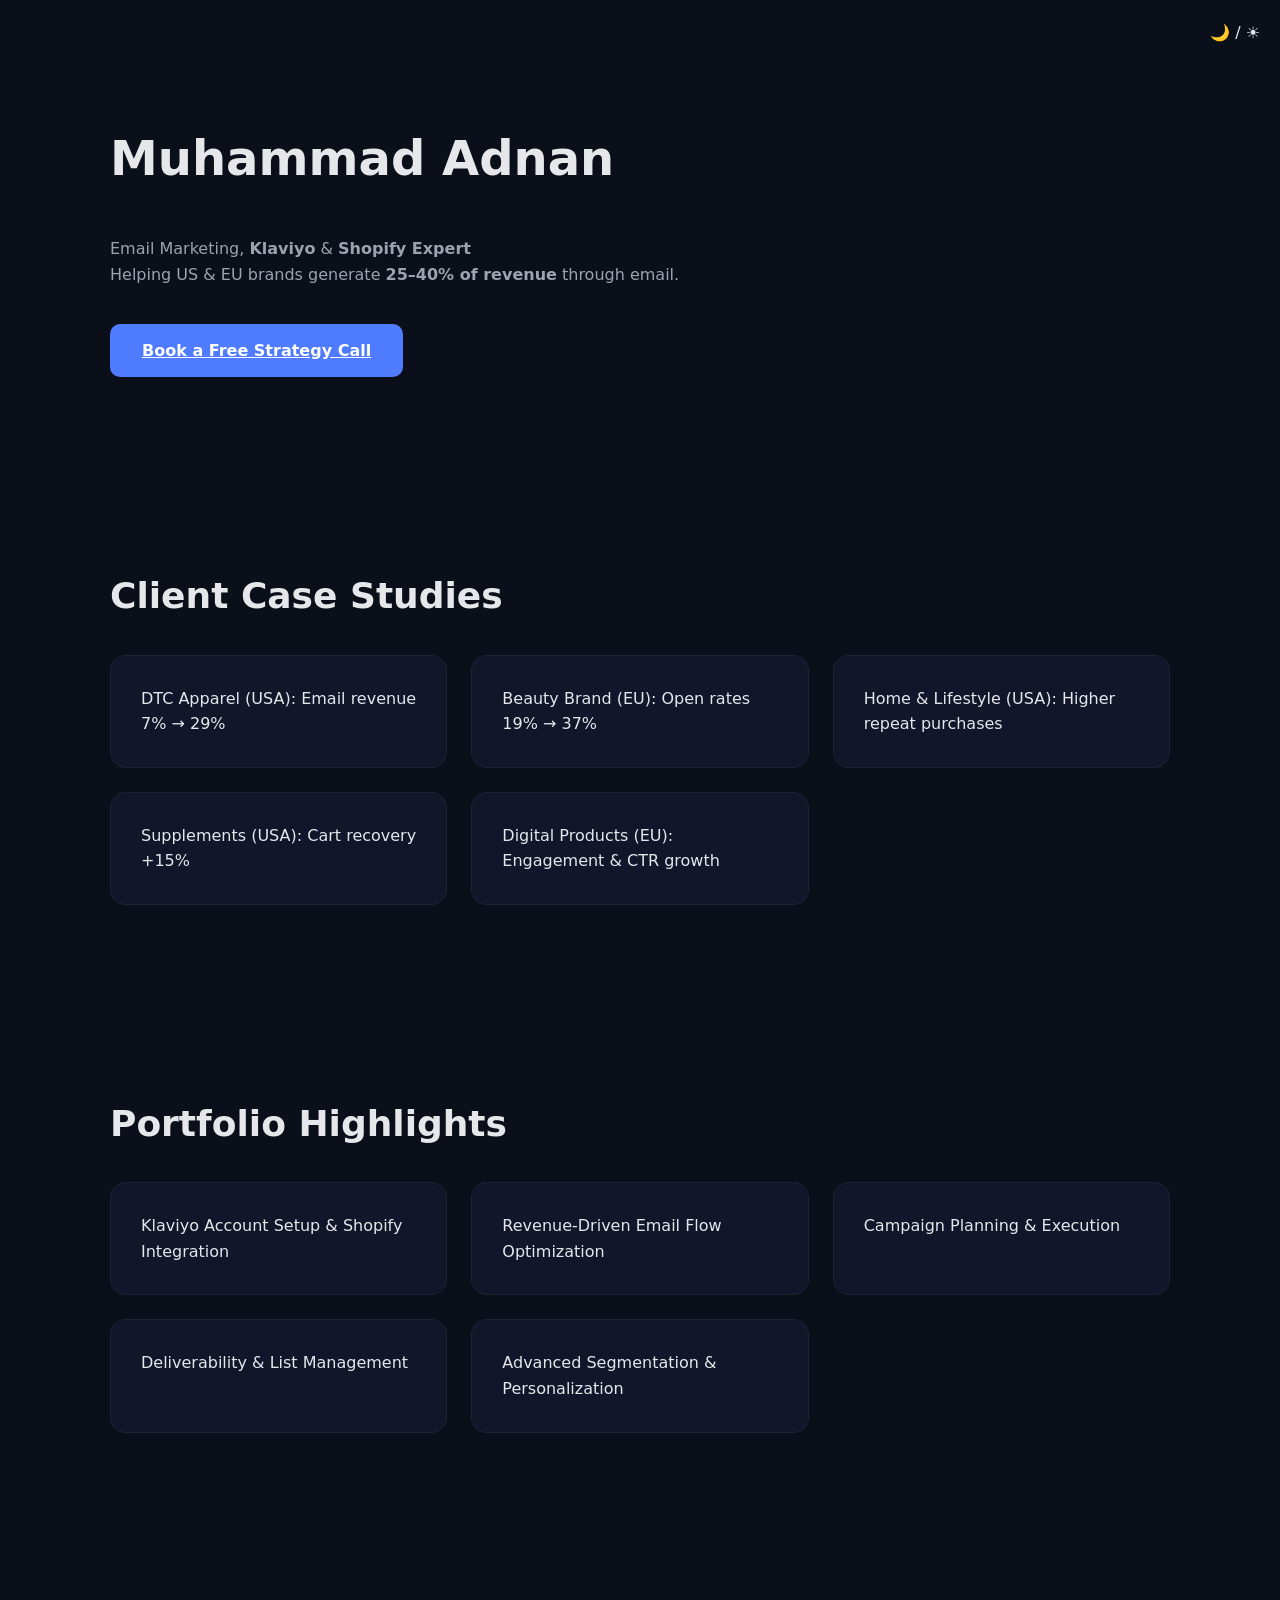
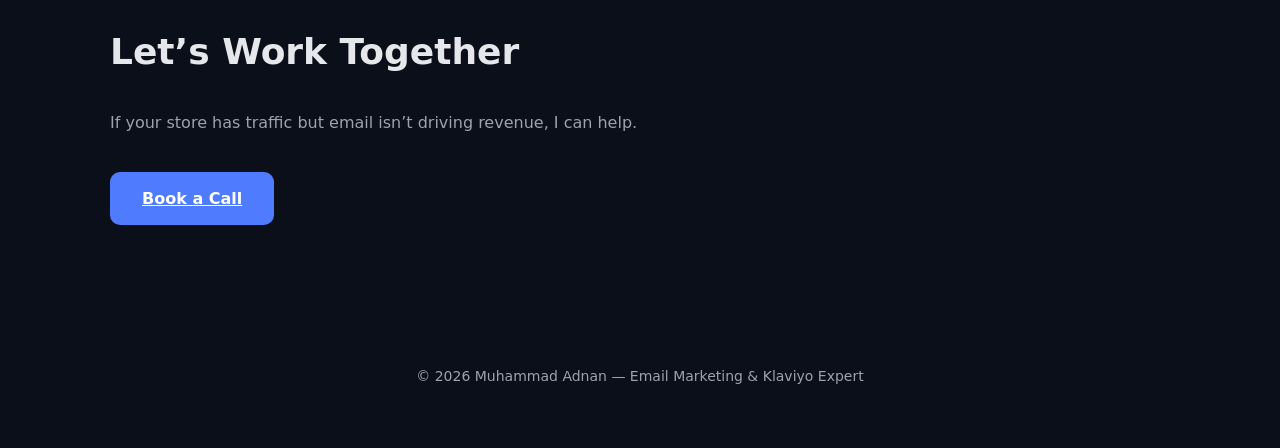
==== index.html @ 6d9424ae "Update and rename index.html.html to index.html" ====
<!DOCTYPE html>
<html lang="en">
<head>
<meta charset="UTF-8">
<meta name="viewport" content="width=device-width, initial-scale=1.0">

<title>Muhammad Adnan | Email Marketing & Klaviyo Expert for Shopify</title>

<meta name="description" content="Muhammad Adnan helps US & EU Shopify brands generate predictable revenue through Email Marketing & Klaviyo." />

<style>
:root {
  --bg:#0b0f19;
  --card:#11162a;
  --text:#e5e7eb;
  --muted:#9ca3af;
  --accent:#4f7cff;
}

[data-theme="light"] {
  --bg:#f9fafb;
  --card:#ffffff;
  --text:#111827;
  --muted:#6b7280;
  --accent:#2563eb;
}

*{box-sizing:border-box;font-family:system-ui,-apple-system;}

body{
  margin:0;
  background:var(--bg);
  color:var(--text);
  line-height:1.6;
}

.container{
  max-width:1100px;
  margin:auto;
  padding:80px 20px;
}

h1{font-size:48px;}
h2{font-size:36px;}
p{color:var(--muted);}

.grid{
  display:grid;
  grid-template-columns:repeat(auto-fit,minmax(260px,1fr));
  gap:24px;
}

.card{
  background:var(--card);
  padding:30px;
  border-radius:16px;
  border:1px solid rgba(255,255,255,0.05);
}

a.button{
  display:inline-block;
  background:var(--accent);
  color:#fff;
  padding:14px 32px;
  border-radius:10px;
  font-weight:600;
  margin-top:20px;
}

.toggle{
  position:fixed;
  top:20px;
  right:20px;
  cursor:pointer;
}

footer{
  text-align:center;
  padding:60px 20px;
  color:var(--muted);
  font-size:14px;
}
</style>
</head>

<body>

<div class="toggle" onclick="toggleTheme()">🌙 / ☀️</div>

<section class="container">
  <h1>Muhammad Adnan</h1>
  <p>
    Email Marketing, <strong>Klaviyo</strong> & <strong>Shopify Expert</strong><br>
    Helping US & EU brands generate <strong>25–40% of revenue</strong> through email.
  </p>

  <a class="button" href="https://calendly.com/YOUR-CALENDLY" target="_blank">
    Book a Free Strategy Call
  </a>
</section>

<section class="container">
  <h2>Client Case Studies</h2>
  <div class="grid">
    <div class="card">DTC Apparel (USA): Email revenue 7% → 29%</div>
    <div class="card">Beauty Brand (EU): Open rates 19% → 37%</div>
    <div class="card">Home & Lifestyle (USA): Higher repeat purchases</div>
    <div class="card">Supplements (USA): Cart recovery +15%</div>
    <div class="card">Digital Products (EU): Engagement & CTR growth</div>
  </div>
</section>

<section class="container">
  <h2>Portfolio Highlights</h2>
  <div class="grid">
    <div class="card">Klaviyo Account Setup & Shopify Integration</div>
    <div class="card">Revenue-Driven Email Flow Optimization</div>
    <div class="card">Campaign Planning & Execution</div>
    <div class="card">Deliverability & List Management</div>
    <div class="card">Advanced Segmentation & Personalization</div>
  </div>
</section>

<section class="container">
  <h2>Let’s Work Together</h2>
  <p>If your store has traffic but email isn’t driving revenue, I can help.</p>

  <a class="button" href="https://calendly.com/YOUR-CALENDLY" target="_blank">
    Book a Call
  </a>
</section>

<footer>
© 2026 Muhammad Adnan — Email Marketing & Klaviyo Expert
</footer>

<script>
function toggleTheme(){
  document.body.dataset.theme =
    document.body.dataset.theme === "light" ? "" : "light";
}
</script>

</body>
</html>
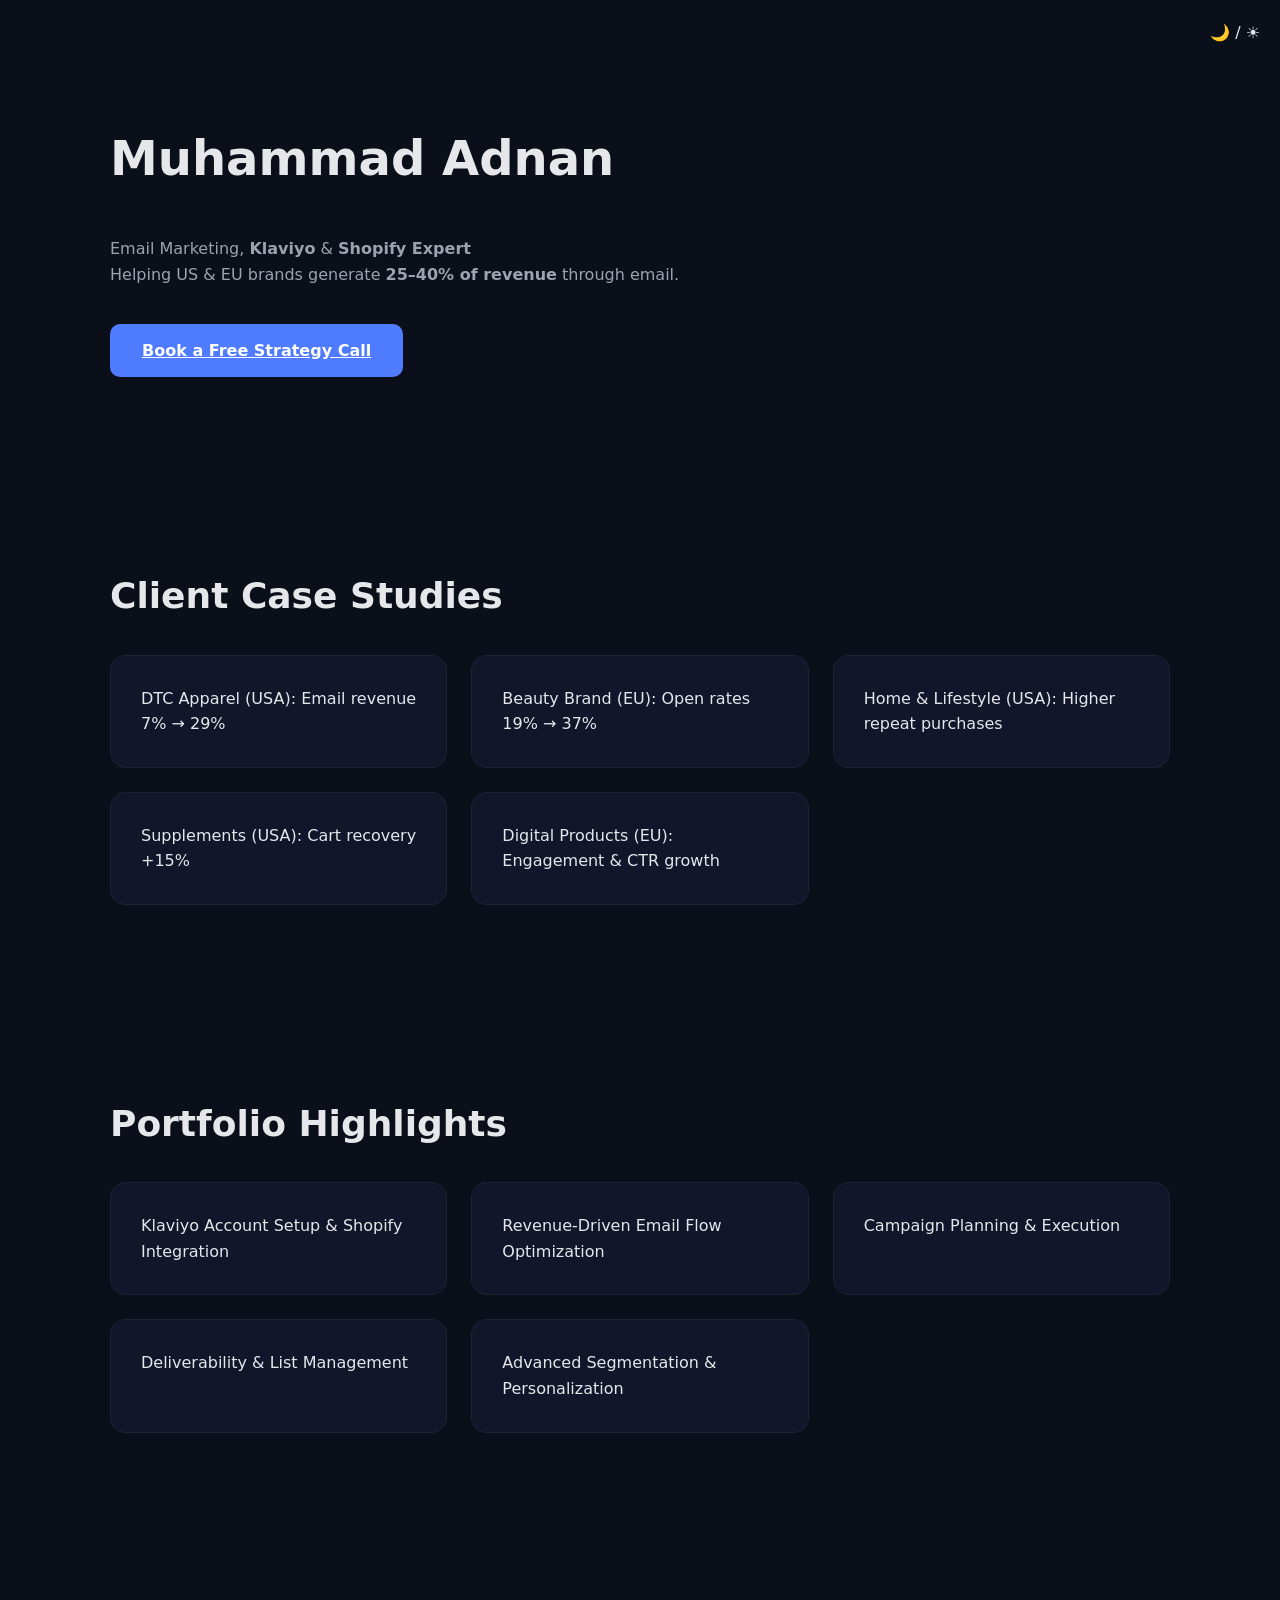
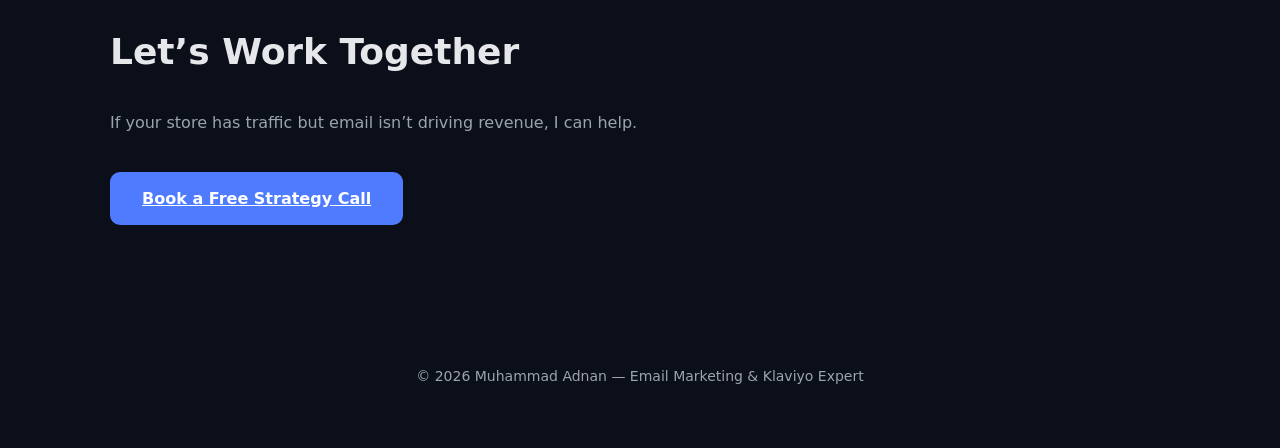
==== commit a900a528: "Update index.html" ====
--- a/index.html
+++ b/index.html
@@ -94,9 +94,14 @@
     Helping US & EU brands generate <strong>25–40% of revenue</strong> through email.
   </p>
 
-  <a class="button" href="https://calendly.com/YOUR-CALENDLY" target="_blank">
-    Book a Free Strategy Call
-  </a>
+ <a class="button"
+   href="https://calendly.com/scalewithadnan/new-meeting"
+   target="_blank">
+   Book a Free Strategy Call
+</a>
+
+
+
 </section>
 
 <section class="container">
@@ -125,9 +130,12 @@
   <h2>Let’s Work Together</h2>
   <p>If your store has traffic but email isn’t driving revenue, I can help.</p>
 
-  <a class="button" href="https://calendly.com/YOUR-CALENDLY" target="_blank">
-    Book a Call
-  </a>
+ <a class="button"
+   href="https://calendly.com/scalewithadnan/new-meeting"
+   target="_blank">
+   Book a Free Strategy Call
+</a>
+
 </section>
 
 <footer>
@@ -143,3 +151,7 @@
 
 </body>
 </html>
+
+
+
+
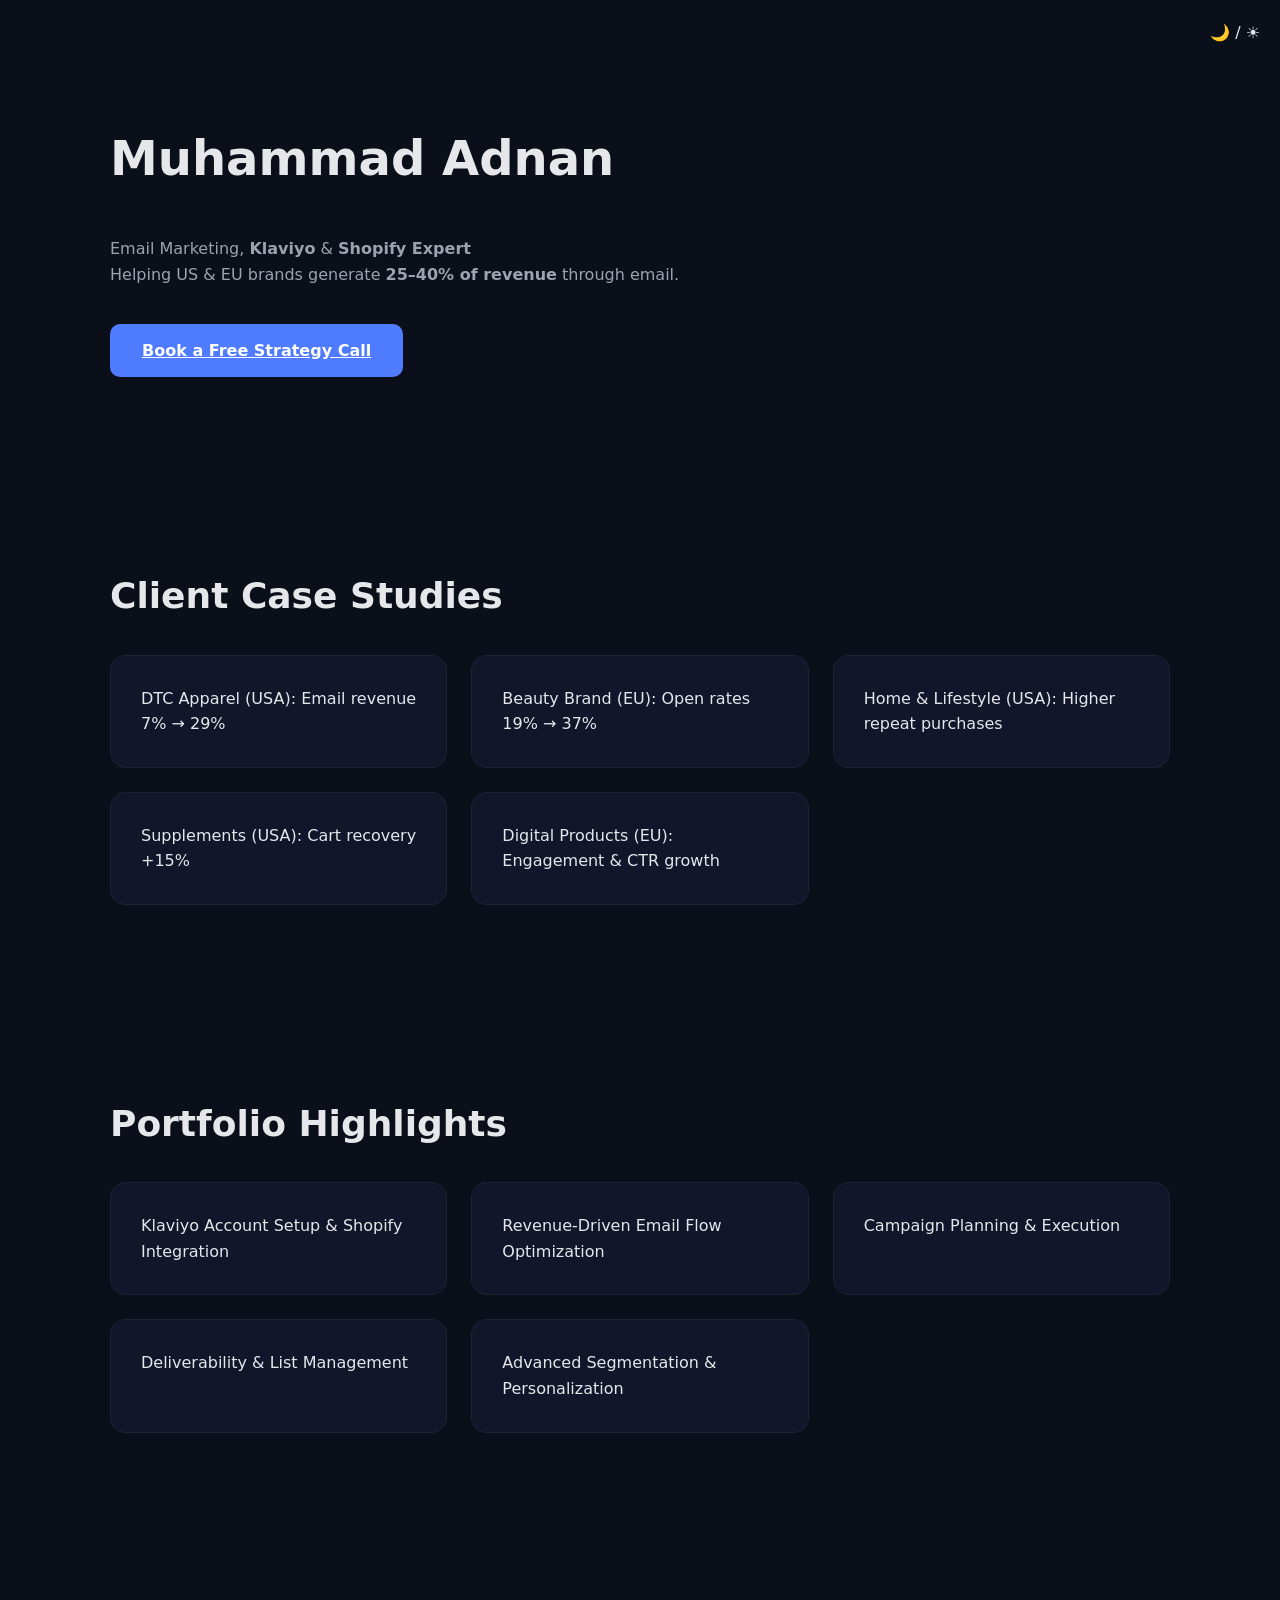
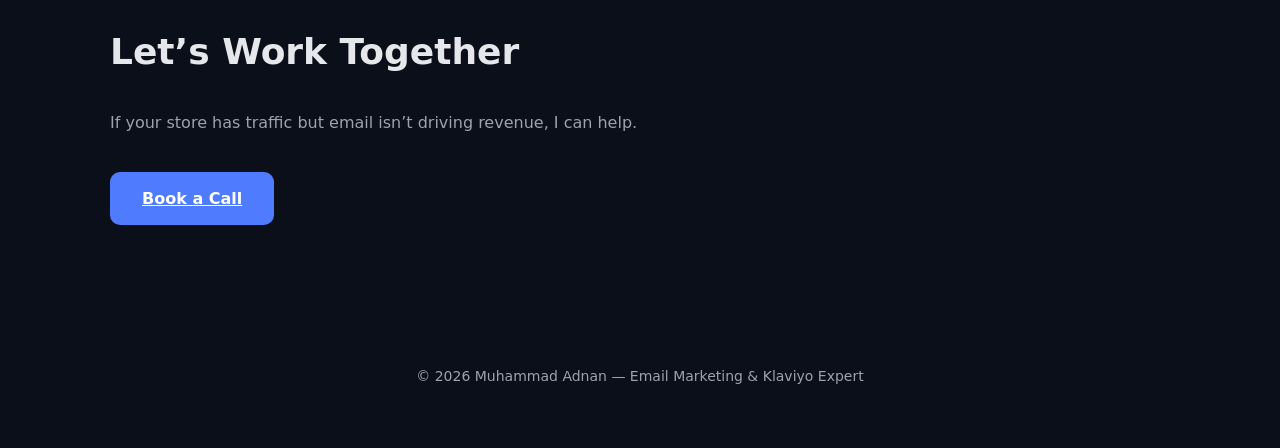
==== commit ed1f3d22: "Update index.html" ====
--- a/index.html
+++ b/index.html
@@ -130,10 +130,10 @@
   <h2>Let’s Work Together</h2>
   <p>If your store has traffic but email isn’t driving revenue, I can help.</p>
 
- <a class="button"
+<a class="button"
    href="https://calendly.com/scalewithadnan/new-meeting"
    target="_blank">
-   Book a Free Strategy Call
+   Book a Call 
 </a>
 
 </section>
@@ -155,3 +155,4 @@
 
 
 
+
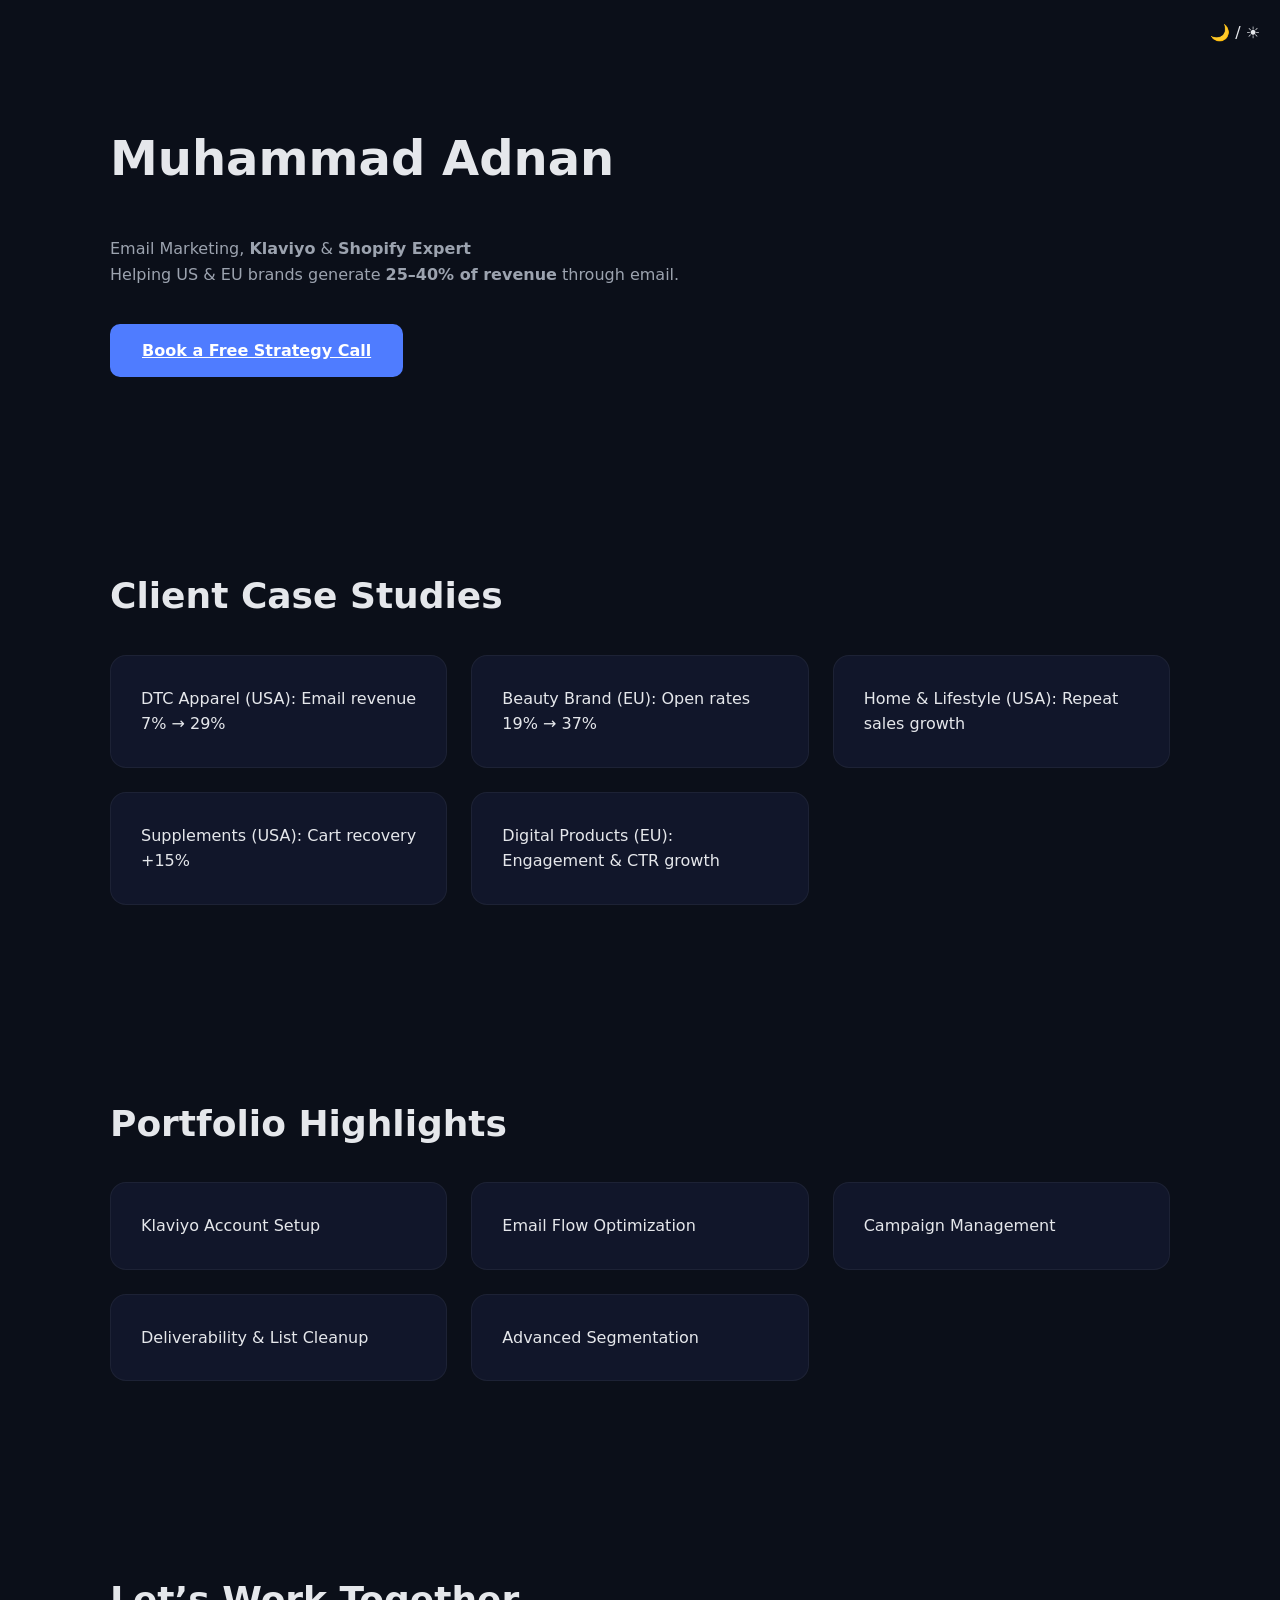
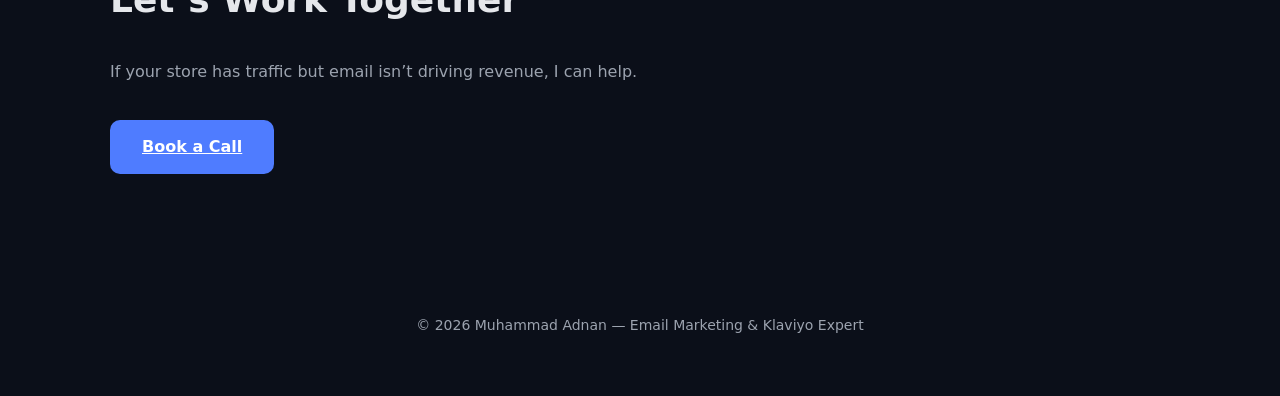
==== commit 2f099af3: "Update index.html" ====
--- a/index.html
+++ b/index.html
@@ -5,7 +5,6 @@
 <meta name="viewport" content="width=device-width, initial-scale=1.0">
 
 <title>Muhammad Adnan | Email Marketing & Klaviyo Expert for Shopify</title>
-
 <meta name="description" content="Muhammad Adnan helps US & EU Shopify brands generate predictable revenue through Email Marketing & Klaviyo." />
 
 <style>
@@ -55,6 +54,12 @@
   padding:30px;
   border-radius:16px;
   border:1px solid rgba(255,255,255,0.05);
+  cursor:pointer;
+  transition:transform .2s ease;
+}
+
+.card:hover{
+  transform:translateY(-4px);
 }
 
 a.button{
@@ -74,6 +79,34 @@
   cursor:pointer;
 }
 
+/* MODAL */
+.modal{
+  display:none;
+  position:fixed;
+  inset:0;
+  background:rgba(0,0,0,0.7);
+  z-index:1000;
+}
+
+.modal-content{
+  background:var(--card);
+  max-width:720px;
+  margin:5% auto;
+  padding:30px;
+  border-radius:16px;
+  position:relative;
+}
+
+.close{
+  position:absolute;
+  top:15px;
+  right:20px;
+  font-size:24px;
+  cursor:pointer;
+}
+
+.case{display:none;}
+
 footer{
   text-align:center;
   padding:60px 20px;
@@ -94,35 +127,32 @@
     Helping US & EU brands generate <strong>25–40% of revenue</strong> through email.
   </p>
 
- <a class="button"
-   href="https://calendly.com/scalewithadnan/new-meeting"
-   target="_blank">
-   Book a Free Strategy Call
-</a>
-
-
-
+  <a class="button"
+     href="#"
+     onclick="Calendly.initPopupWidget({url:'https://calendly.com/scalewithadnan/new-meeting'});return false;">
+     Book a Free Strategy Call
+  </a>
 </section>
 
 <section class="container">
   <h2>Client Case Studies</h2>
   <div class="grid">
-    <div class="card">DTC Apparel (USA): Email revenue 7% → 29%</div>
-    <div class="card">Beauty Brand (EU): Open rates 19% → 37%</div>
-    <div class="card">Home & Lifestyle (USA): Higher repeat purchases</div>
-    <div class="card">Supplements (USA): Cart recovery +15%</div>
-    <div class="card">Digital Products (EU): Engagement & CTR growth</div>
+    <div class="card" onclick="openCase('cs1')">DTC Apparel (USA): Email revenue 7% → 29%</div>
+    <div class="card" onclick="openCase('cs2')">Beauty Brand (EU): Open rates 19% → 37%</div>
+    <div class="card" onclick="openCase('cs3')">Home & Lifestyle (USA): Repeat sales growth</div>
+    <div class="card" onclick="openCase('cs4')">Supplements (USA): Cart recovery +15%</div>
+    <div class="card" onclick="openCase('cs5')">Digital Products (EU): Engagement & CTR growth</div>
   </div>
 </section>
 
 <section class="container">
   <h2>Portfolio Highlights</h2>
   <div class="grid">
-    <div class="card">Klaviyo Account Setup & Shopify Integration</div>
-    <div class="card">Revenue-Driven Email Flow Optimization</div>
-    <div class="card">Campaign Planning & Execution</div>
-    <div class="card">Deliverability & List Management</div>
-    <div class="card">Advanced Segmentation & Personalization</div>
+    <div class="card" onclick="openCase('p1')">Klaviyo Account Setup</div>
+    <div class="card" onclick="openCase('p2')">Email Flow Optimization</div>
+    <div class="card" onclick="openCase('p3')">Campaign Management</div>
+    <div class="card" onclick="openCase('p4')">Deliverability & List Cleanup</div>
+    <div class="card" onclick="openCase('p5')">Advanced Segmentation</div>
   </div>
 </section>
 
@@ -130,29 +160,102 @@
   <h2>Let’s Work Together</h2>
   <p>If your store has traffic but email isn’t driving revenue, I can help.</p>
 
-<a class="button"
-   href="https://calendly.com/scalewithadnan/new-meeting"
-   target="_blank">
-   Book a Call 
-</a>
-
+  <a class="button"
+     href="#"
+     onclick="Calendly.initPopupWidget({url:'https://calendly.com/scalewithadnan/new-meeting'});return false;">
+     Book a Call
+  </a>
 </section>
 
 <footer>
 © 2026 Muhammad Adnan — Email Marketing & Klaviyo Expert
 </footer>
+
+<!-- MODAL CONTENT -->
+<div id="modal" class="modal">
+  <div class="modal-content">
+    <span class="close" onclick="closeCase()">×</span>
+
+    <!-- CASE STUDIES -->
+    <div id="cs1" class="case">
+      <h2>DTC Apparel Brand — USA</h2>
+      <p><strong>Challenge:</strong> Low email contribution (7–8%).</p>
+      <p><strong>Solution:</strong> Klaviyo audit, abandoned checkout, post-purchase flows.</p>
+      <p><strong>Result:</strong> Email revenue increased to 29% in 90 days.</p>
+    </div>
+
+    <div id="cs2" class="case">
+      <h2>Beauty Brand — EU</h2>
+      <p><strong>Challenge:</strong> Poor open rates & targeting.</p>
+      <p><strong>Solution:</strong> GDPR-safe segmentation & A/B testing.</p>
+      <p><strong>Result:</strong> Open rates improved from 19% → 37%.</p>
+    </div>
+
+    <div id="cs3" class="case">
+      <h2>Home & Lifestyle — USA</h2>
+      <p><strong>Solution:</strong> Full lifecycle email strategy.</p>
+      <p><strong>Result:</strong> Higher repeat purchases & LTV.</p>
+    </div>
+
+    <div id="cs4" class="case">
+      <h2>Supplements Brand — USA</h2>
+      <p><strong>Focus:</strong> Abandoned cart & checkout optimization.</p>
+      <p><strong>Result:</strong> +15% cart recovery rate.</p>
+    </div>
+
+    <div id="cs5" class="case">
+      <h2>Digital Products — EU</h2>
+      <p><strong>Focus:</strong> Engagement & list quality.</p>
+      <p><strong>Result:</strong> Higher CTR and improved engagement.</p>
+    </div>
+
+    <!-- PORTFOLIO -->
+    <div id="p1" class="case">
+      <h2>Klaviyo Account Setup</h2>
+      <p>Shopify integration, metrics, core flows & tracking.</p>
+    </div>
+
+    <div id="p2" class="case">
+      <h2>Email Flow Optimization</h2>
+      <p>Abandoned cart, browse, post-purchase & win-back flows.</p>
+    </div>
+
+    <div id="p3" class="case">
+      <h2>Campaign Management</h2>
+      <p>Monthly planning, execution & performance tracking.</p>
+    </div>
+
+    <div id="p4" class="case">
+      <h2>Deliverability & List Cleanup</h2>
+      <p>Improved inbox placement & sender reputation.</p>
+    </div>
+
+    <div id="p5" class="case">
+      <h2>Advanced Segmentation</h2>
+      <p>Behavior-based, VIP & repeat buyer targeting.</p>
+    </div>
+  </div>
+</div>
+
+<!-- SCRIPTS -->
+<script src="https://assets.calendly.com/assets/external/widget.js" async></script>
 
 <script>
 function toggleTheme(){
   document.body.dataset.theme =
     document.body.dataset.theme === "light" ? "" : "light";
 }
+
+function openCase(id){
+  document.getElementById("modal").style.display="block";
+  document.querySelectorAll(".case").forEach(c=>c.style.display="none");
+  document.getElementById(id).style.display="block";
+}
+
+function closeCase(){
+  document.getElementById("modal").style.display="none";
+}
 </script>
 
 </body>
 </html>
-
-
-
-
-
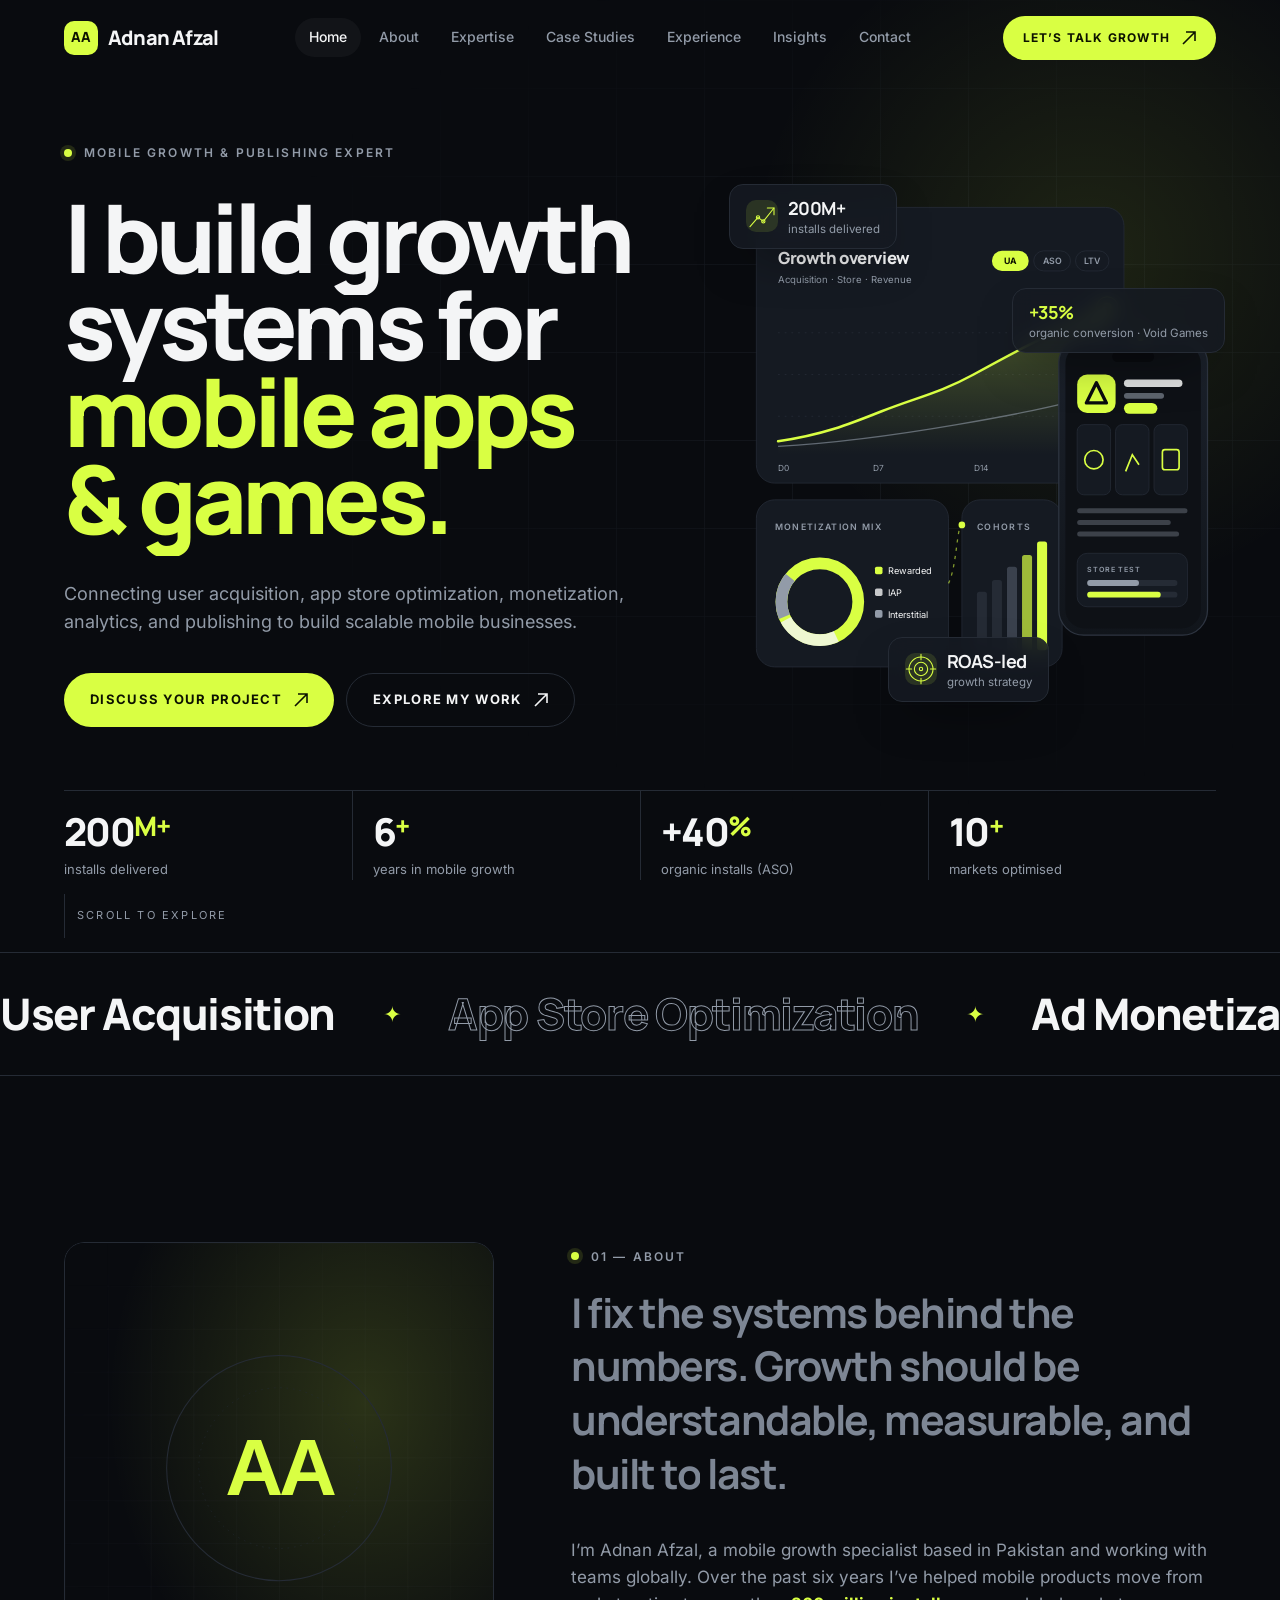
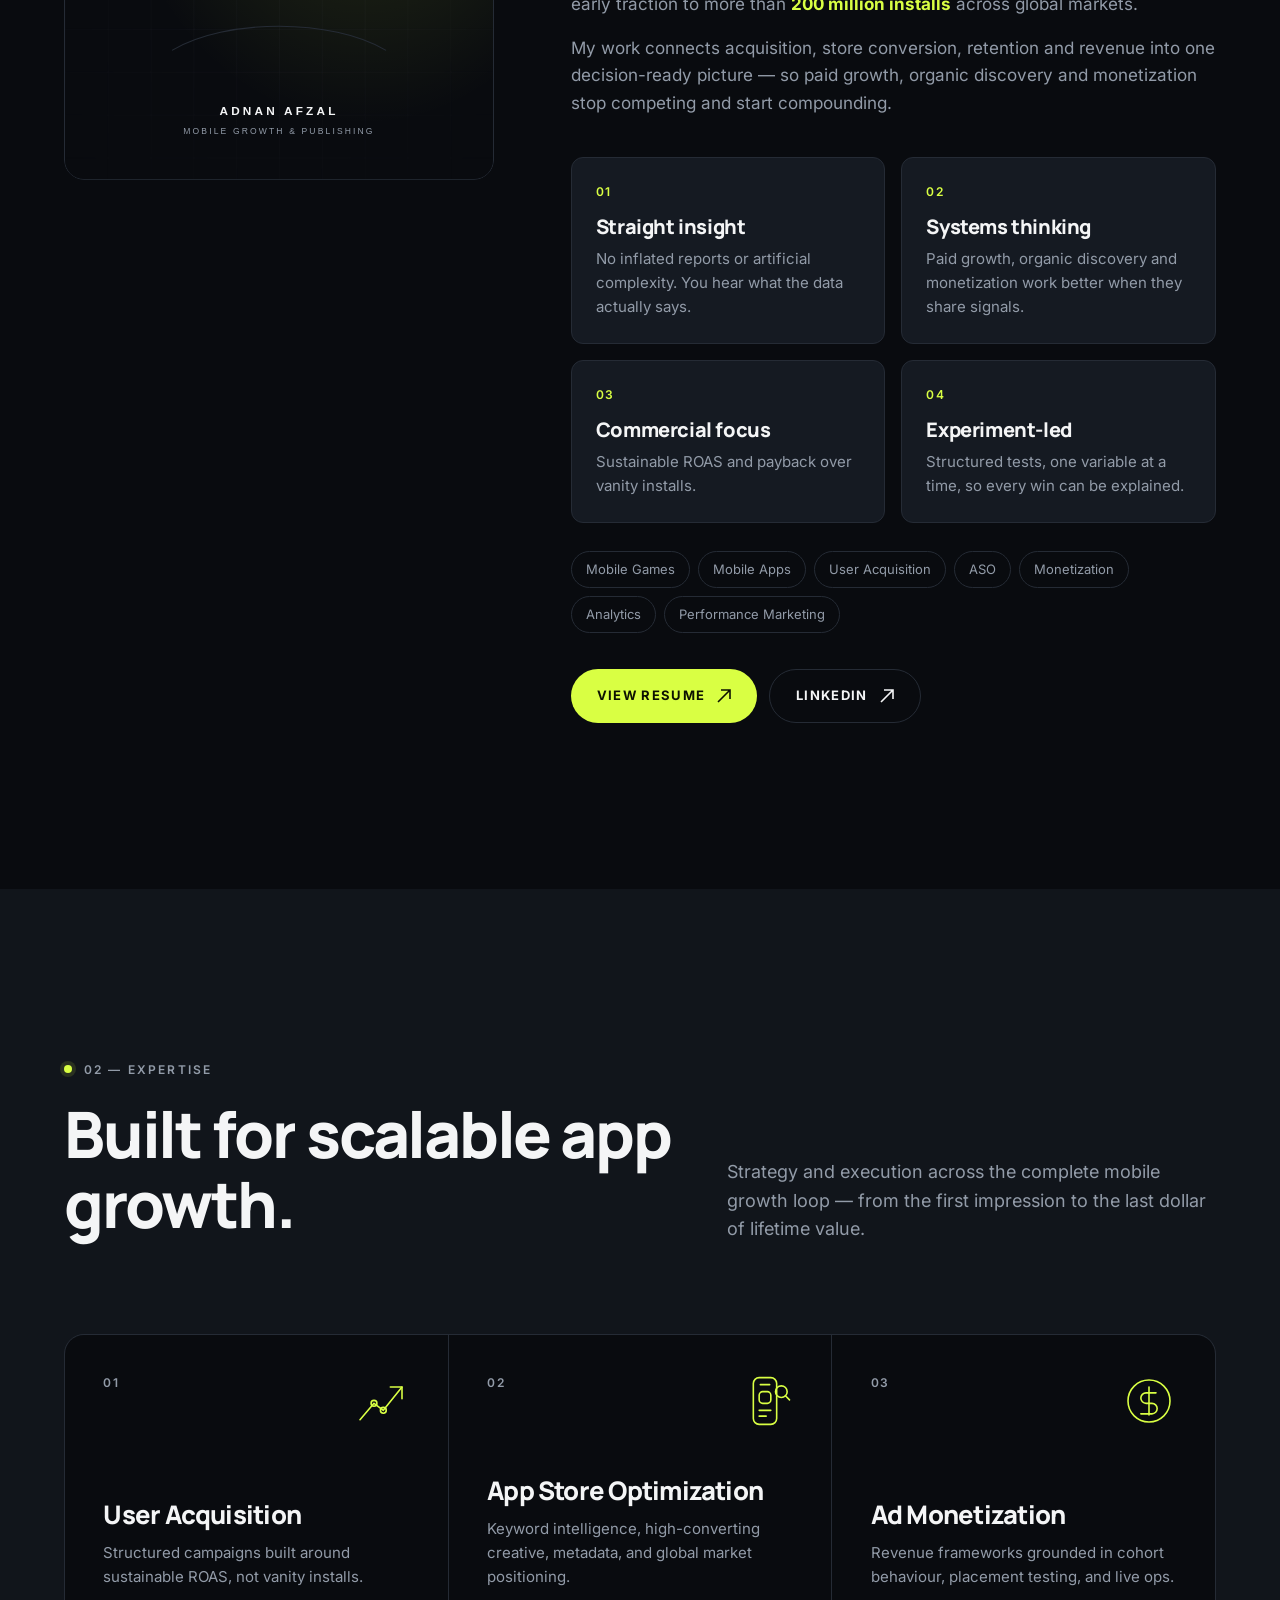
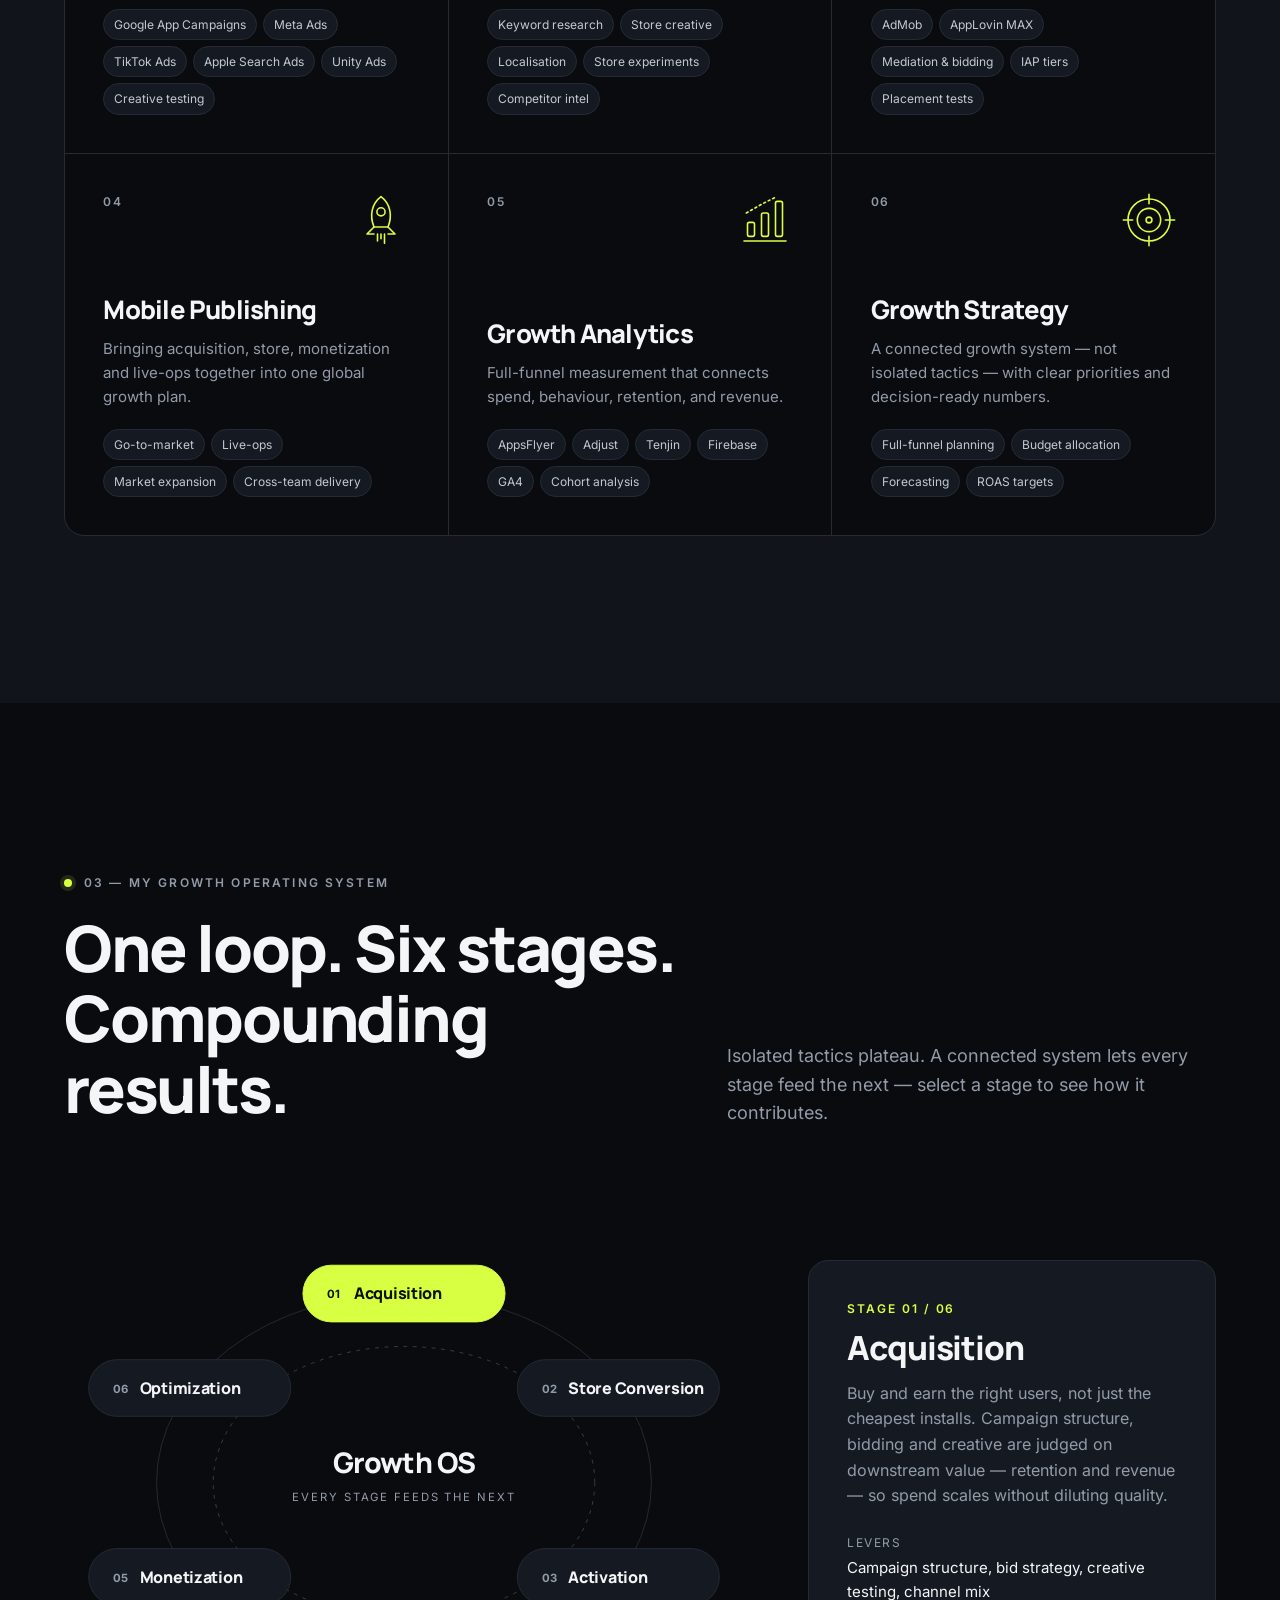
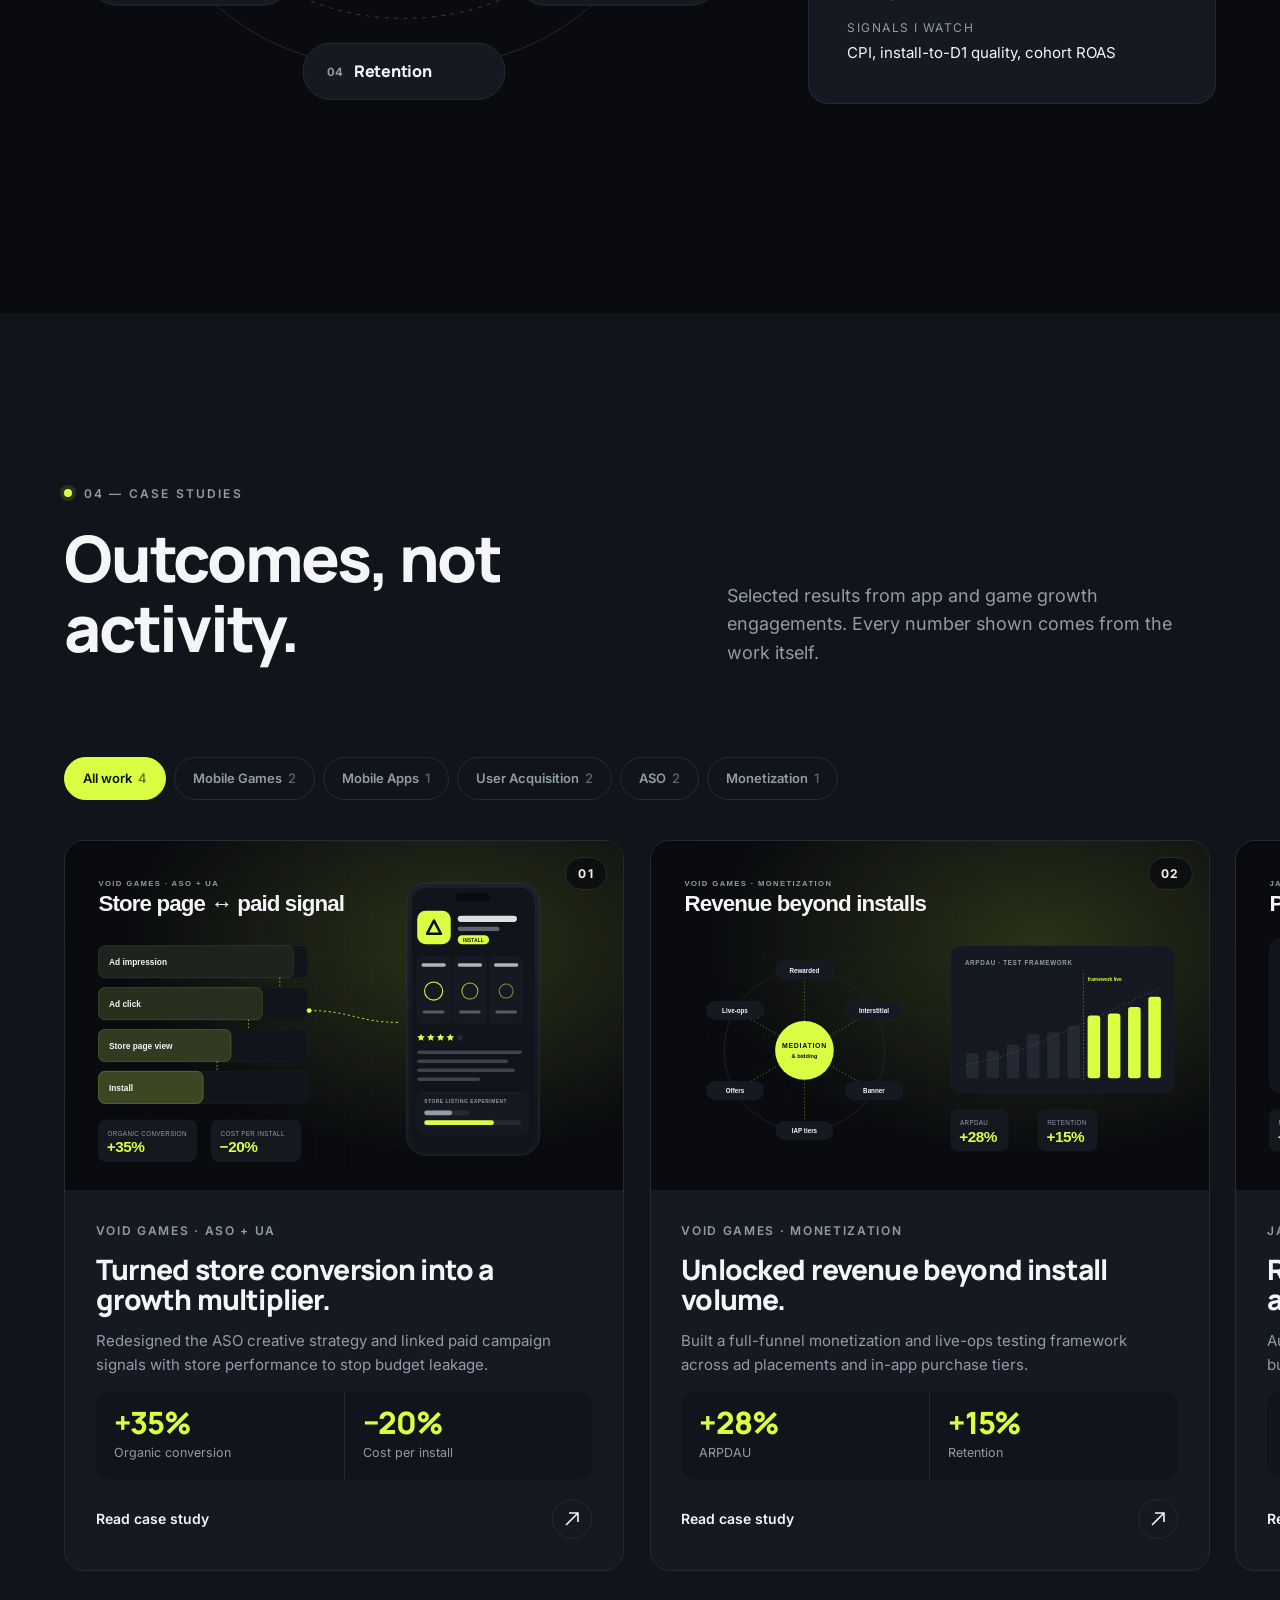
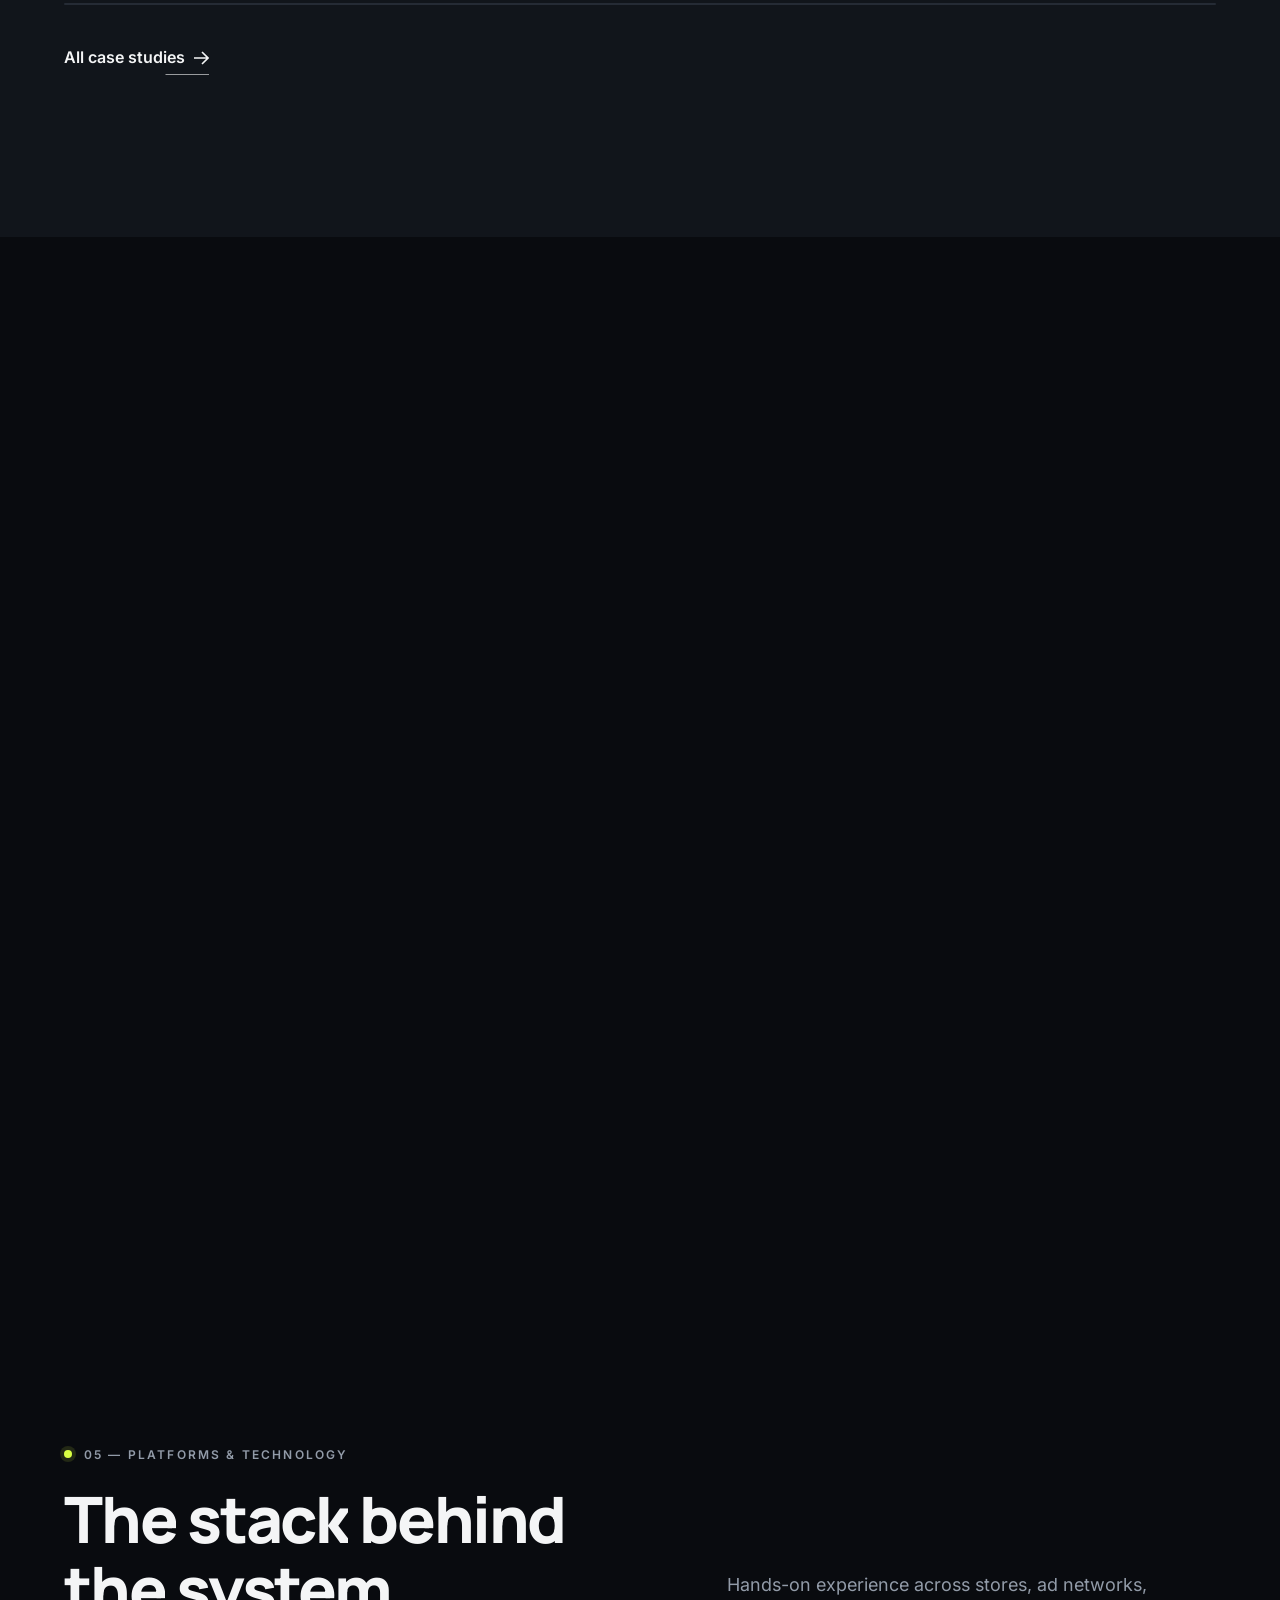
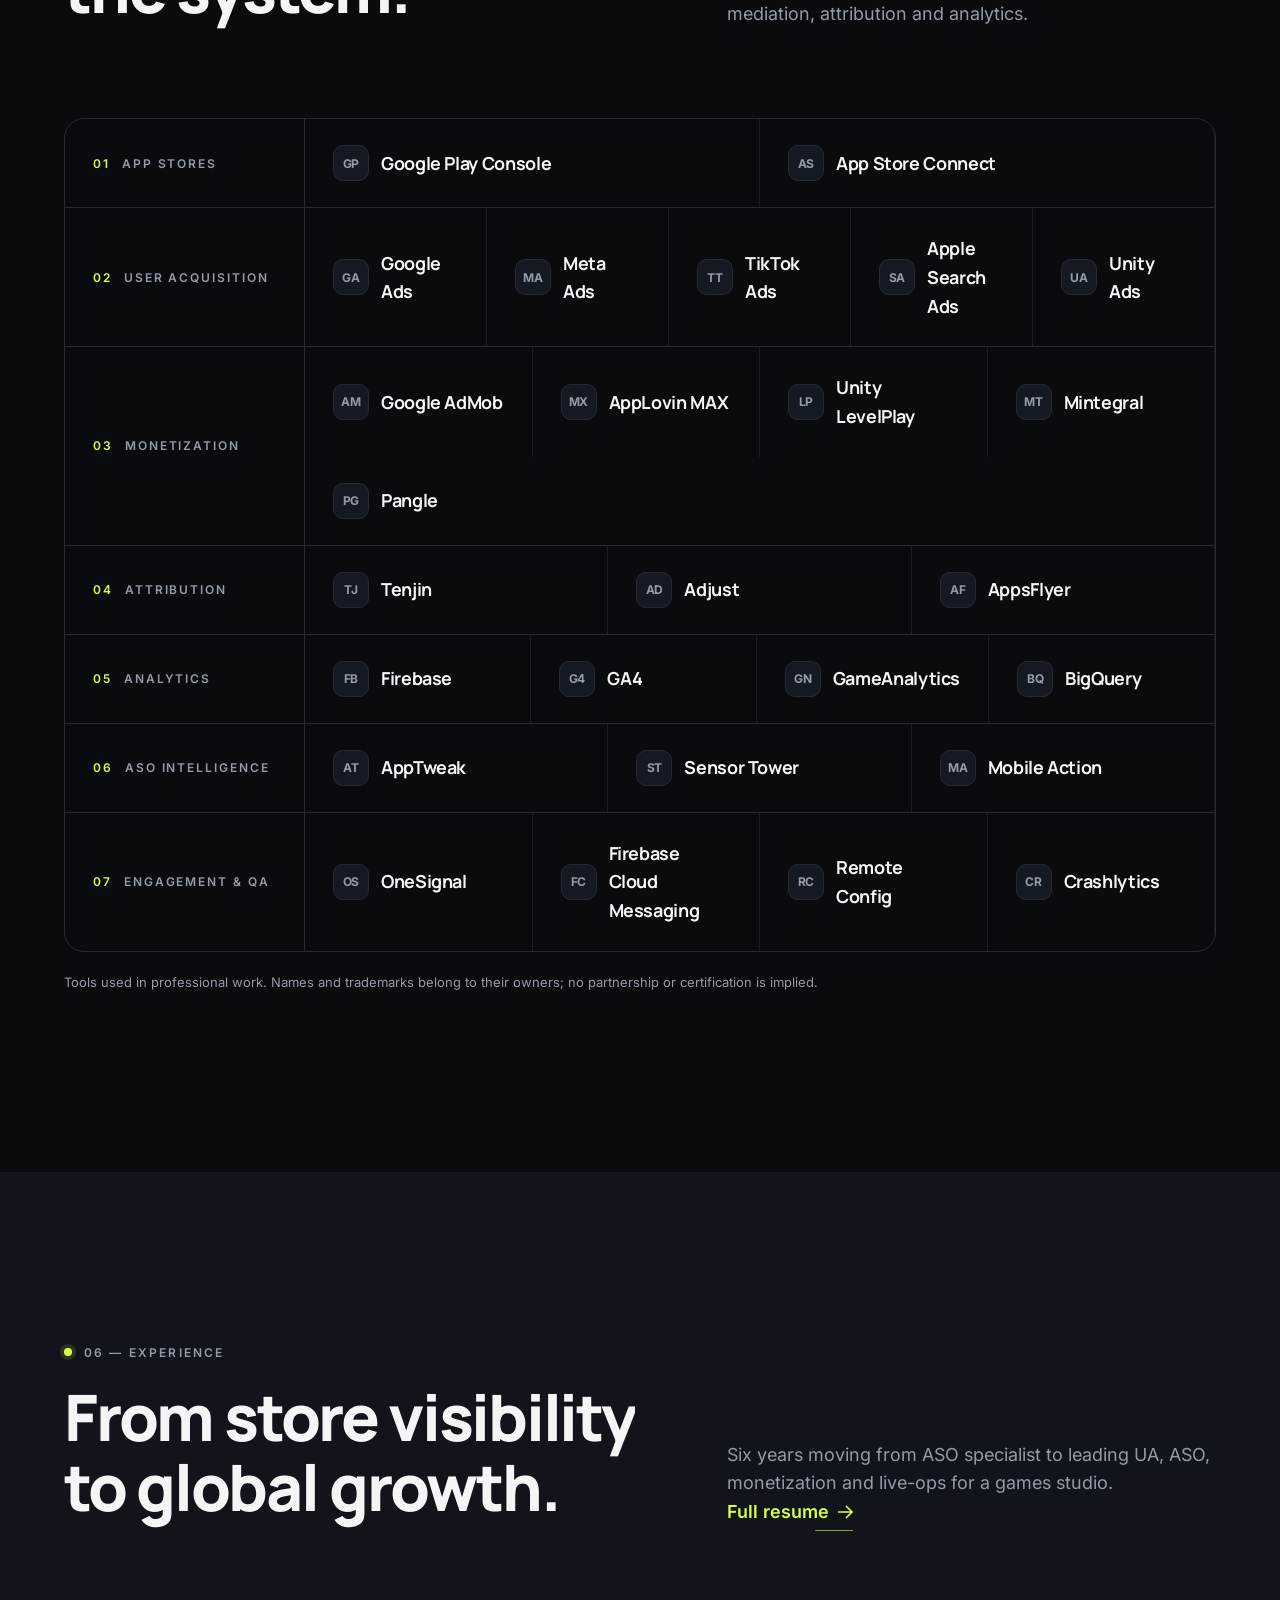
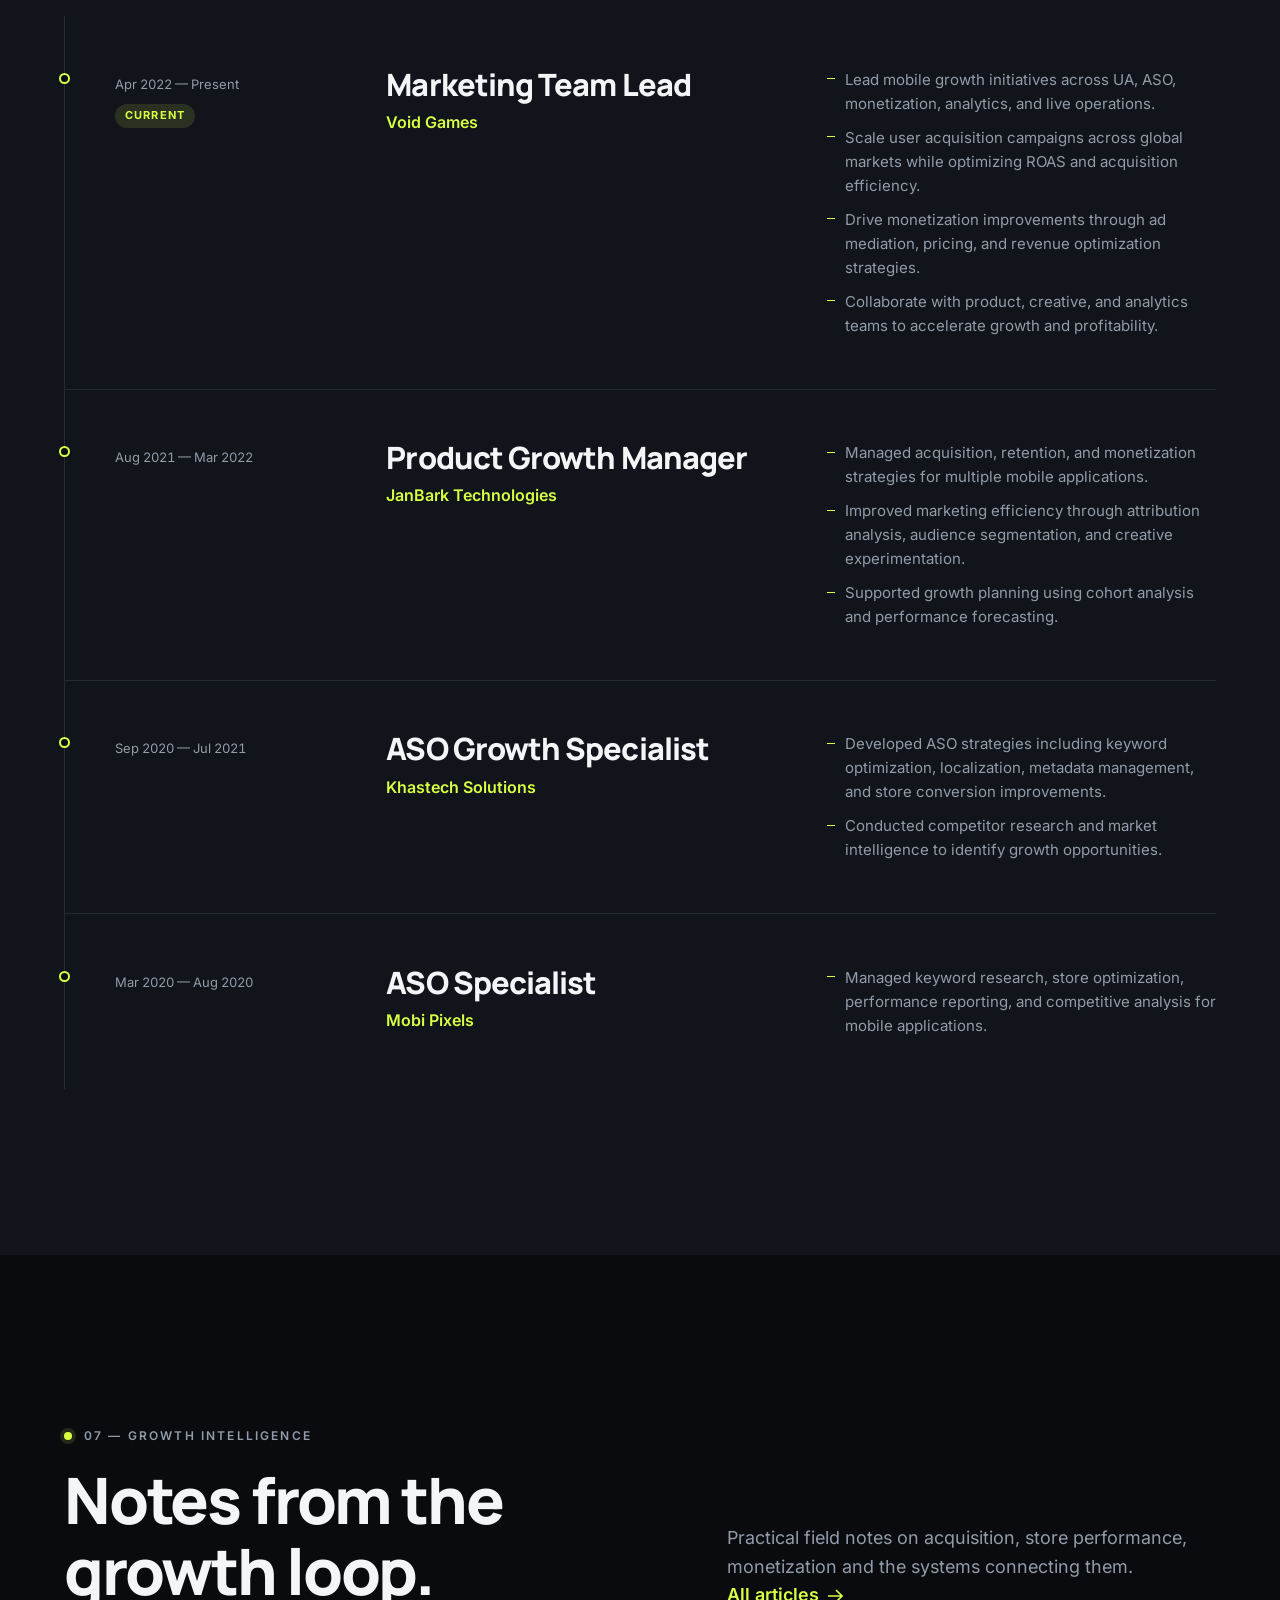
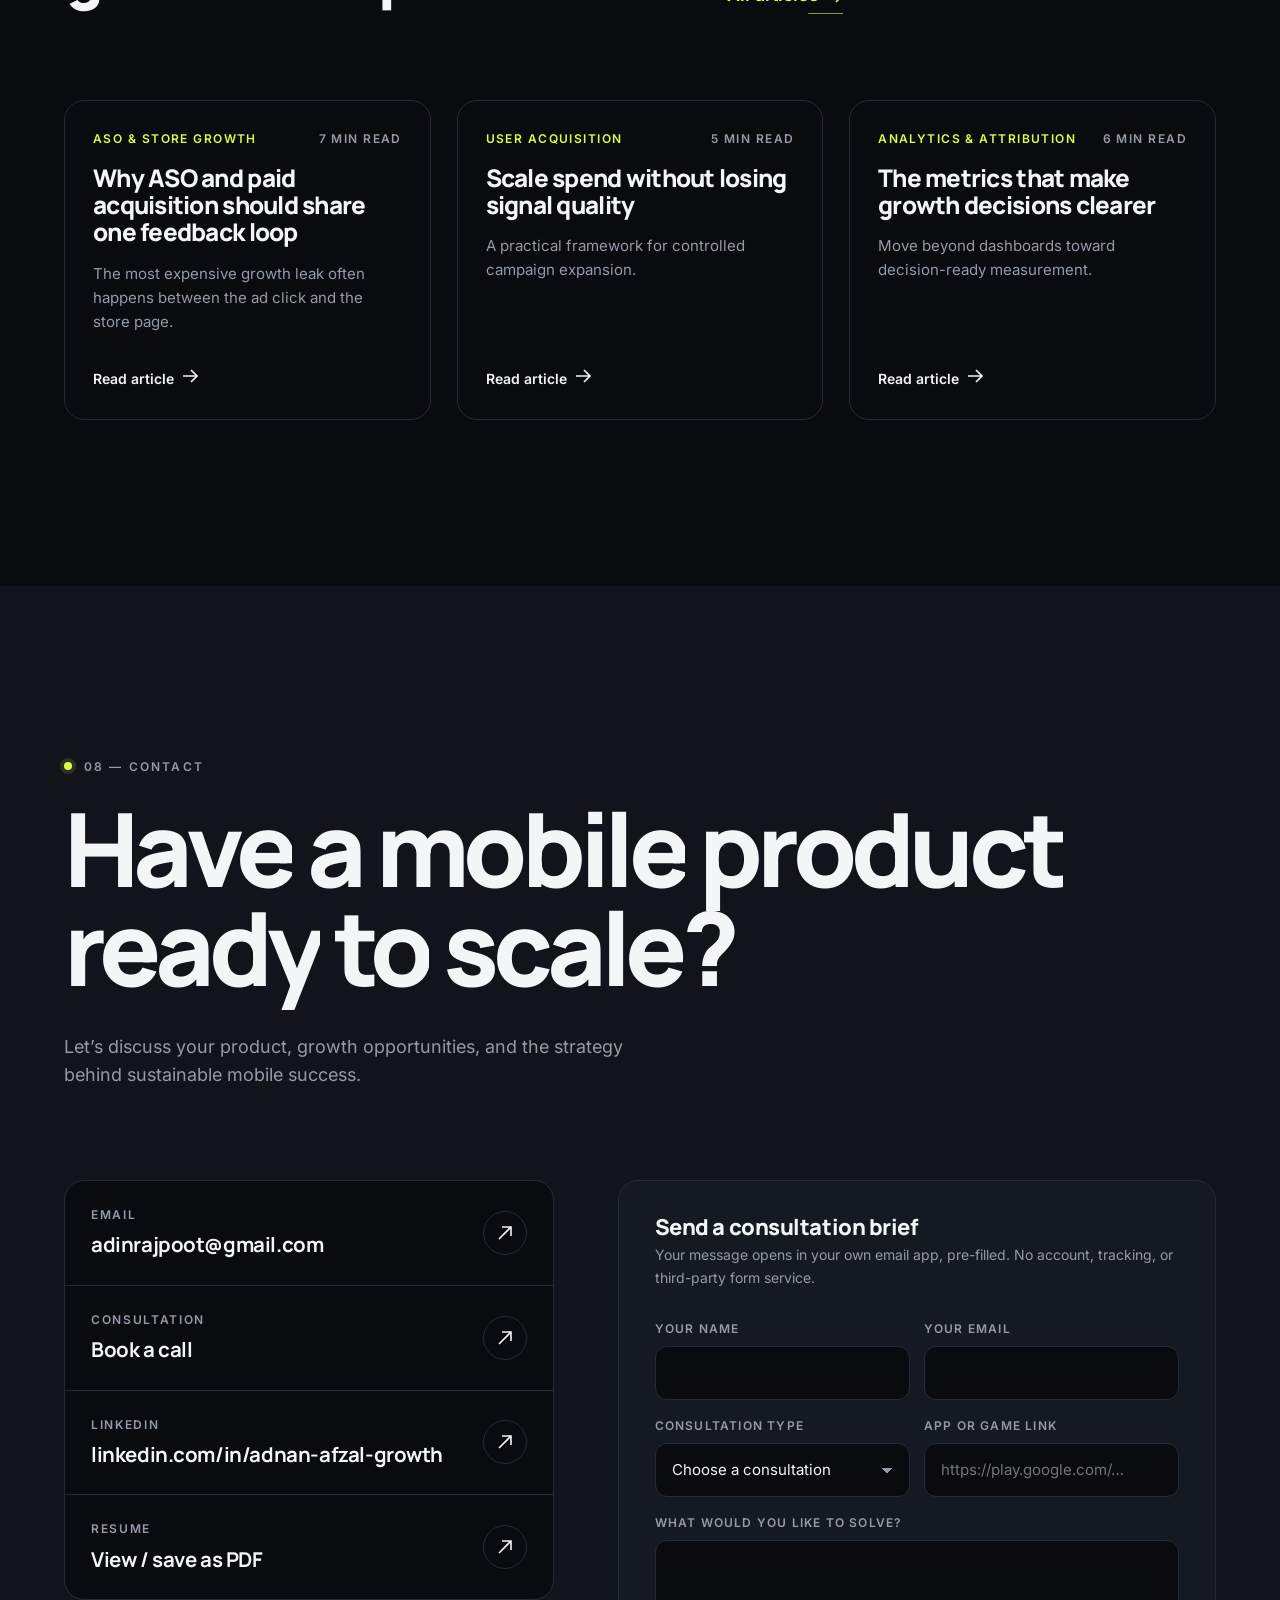
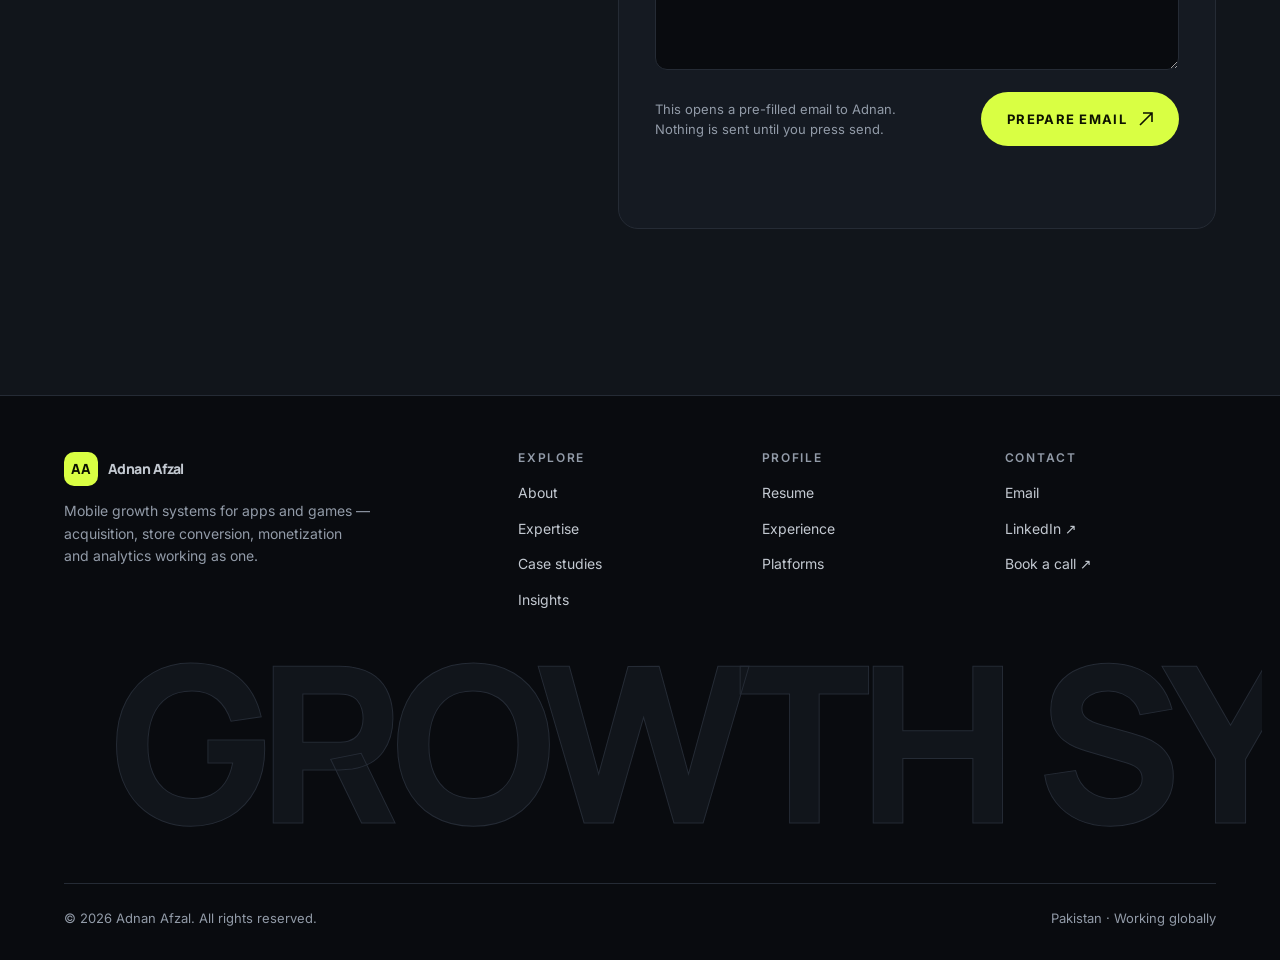
==== commit 5bfc37e9: "Redesign: premium mobile growth portfolio (static, GitHub Pages) - New dark editorial design system " ====
--- a/index.html
+++ b/index.html
@@ -1,261 +1,421 @@
-<!DOCTYPE html>
-<html lang="en">
-<head>
-<meta charset="UTF-8">
-<meta name="viewport" content="width=device-width, initial-scale=1.0">
-
-<title>Muhammad Adnan | Email Marketing & Klaviyo Expert for Shopify</title>
-<meta name="description" content="Muhammad Adnan helps US & EU Shopify brands generate predictable revenue through Email Marketing & Klaviyo." />
-
-<style>
-:root {
-  --bg:#0b0f19;
-  --card:#11162a;
-  --text:#e5e7eb;
-  --muted:#9ca3af;
-  --accent:#4f7cff;
-}
-
-[data-theme="light"] {
-  --bg:#f9fafb;
-  --card:#ffffff;
-  --text:#111827;
-  --muted:#6b7280;
-  --accent:#2563eb;
-}
-
-*{box-sizing:border-box;font-family:system-ui,-apple-system;}
-
-body{
-  margin:0;
-  background:var(--bg);
-  color:var(--text);
-  line-height:1.6;
-}
-
-.container{
-  max-width:1100px;
-  margin:auto;
-  padding:80px 20px;
-}
-
-h1{font-size:48px;}
-h2{font-size:36px;}
-p{color:var(--muted);}
-
-.grid{
-  display:grid;
-  grid-template-columns:repeat(auto-fit,minmax(260px,1fr));
-  gap:24px;
-}
-
-.card{
-  background:var(--card);
-  padding:30px;
-  border-radius:16px;
-  border:1px solid rgba(255,255,255,0.05);
-  cursor:pointer;
-  transition:transform .2s ease;
-}
-
-.card:hover{
-  transform:translateY(-4px);
-}
-
-a.button{
-  display:inline-block;
-  background:var(--accent);
-  color:#fff;
-  padding:14px 32px;
-  border-radius:10px;
-  font-weight:600;
-  margin-top:20px;
-}
-
-.toggle{
-  position:fixed;
-  top:20px;
-  right:20px;
-  cursor:pointer;
-}
-
-/* MODAL */
-.modal{
-  display:none;
-  position:fixed;
-  inset:0;
-  background:rgba(0,0,0,0.7);
-  z-index:1000;
-}
-
-.modal-content{
-  background:var(--card);
-  max-width:720px;
-  margin:5% auto;
-  padding:30px;
-  border-radius:16px;
-  position:relative;
-}
-
-.close{
-  position:absolute;
-  top:15px;
-  right:20px;
-  font-size:24px;
-  cursor:pointer;
-}
-
-.case{display:none;}
-
-footer{
-  text-align:center;
-  padding:60px 20px;
-  color:var(--muted);
-  font-size:14px;
-}
-</style>
-</head>
-
-<body>
-
-<div class="toggle" onclick="toggleTheme()">🌙 / ☀️</div>
-
-<section class="container">
-  <h1>Muhammad Adnan</h1>
-  <p>
-    Email Marketing, <strong>Klaviyo</strong> & <strong>Shopify Expert</strong><br>
-    Helping US & EU brands generate <strong>25–40% of revenue</strong> through email.
-  </p>
-
-  <a class="button"
-     href="#"
-     onclick="Calendly.initPopupWidget({url:'https://calendly.com/scalewithadnan/new-meeting'});return false;">
-     Book a Free Strategy Call
-  </a>
-</section>
-
-<section class="container">
-  <h2>Client Case Studies</h2>
-  <div class="grid">
-    <div class="card" onclick="openCase('cs1')">DTC Apparel (USA): Email revenue 7% → 29%</div>
-    <div class="card" onclick="openCase('cs2')">Beauty Brand (EU): Open rates 19% → 37%</div>
-    <div class="card" onclick="openCase('cs3')">Home & Lifestyle (USA): Repeat sales growth</div>
-    <div class="card" onclick="openCase('cs4')">Supplements (USA): Cart recovery +15%</div>
-    <div class="card" onclick="openCase('cs5')">Digital Products (EU): Engagement & CTR growth</div>
-  </div>
-</section>
-
-<section class="container">
-  <h2>Portfolio Highlights</h2>
-  <div class="grid">
-    <div class="card" onclick="openCase('p1')">Klaviyo Account Setup</div>
-    <div class="card" onclick="openCase('p2')">Email Flow Optimization</div>
-    <div class="card" onclick="openCase('p3')">Campaign Management</div>
-    <div class="card" onclick="openCase('p4')">Deliverability & List Cleanup</div>
-    <div class="card" onclick="openCase('p5')">Advanced Segmentation</div>
-  </div>
-</section>
-
-<section class="container">
-  <h2>Let’s Work Together</h2>
-  <p>If your store has traffic but email isn’t driving revenue, I can help.</p>
-
-  <a class="button"
-     href="#"
-     onclick="Calendly.initPopupWidget({url:'https://calendly.com/scalewithadnan/new-meeting'});return false;">
-     Book a Call
-  </a>
-</section>
-
-<footer>
-© 2026 Muhammad Adnan — Email Marketing & Klaviyo Expert
-</footer>
-
-<!-- MODAL CONTENT -->
-<div id="modal" class="modal">
-  <div class="modal-content">
-    <span class="close" onclick="closeCase()">×</span>
-
-    <!-- CASE STUDIES -->
-    <div id="cs1" class="case">
-      <h2>DTC Apparel Brand — USA</h2>
-      <p><strong>Challenge:</strong> Low email contribution (7–8%).</p>
-      <p><strong>Solution:</strong> Klaviyo audit, abandoned checkout, post-purchase flows.</p>
-      <p><strong>Result:</strong> Email revenue increased to 29% in 90 days.</p>
-    </div>
-
-    <div id="cs2" class="case">
-      <h2>Beauty Brand — EU</h2>
-      <p><strong>Challenge:</strong> Poor open rates & targeting.</p>
-      <p><strong>Solution:</strong> GDPR-safe segmentation & A/B testing.</p>
-      <p><strong>Result:</strong> Open rates improved from 19% → 37%.</p>
-    </div>
-
-    <div id="cs3" class="case">
-      <h2>Home & Lifestyle — USA</h2>
-      <p><strong>Solution:</strong> Full lifecycle email strategy.</p>
-      <p><strong>Result:</strong> Higher repeat purchases & LTV.</p>
-    </div>
-
-    <div id="cs4" class="case">
-      <h2>Supplements Brand — USA</h2>
-      <p><strong>Focus:</strong> Abandoned cart & checkout optimization.</p>
-      <p><strong>Result:</strong> +15% cart recovery rate.</p>
-    </div>
-
-    <div id="cs5" class="case">
-      <h2>Digital Products — EU</h2>
-      <p><strong>Focus:</strong> Engagement & list quality.</p>
-      <p><strong>Result:</strong> Higher CTR and improved engagement.</p>
-    </div>
-
-    <!-- PORTFOLIO -->
-    <div id="p1" class="case">
-      <h2>Klaviyo Account Setup</h2>
-      <p>Shopify integration, metrics, core flows & tracking.</p>
-    </div>
-
-    <div id="p2" class="case">
-      <h2>Email Flow Optimization</h2>
-      <p>Abandoned cart, browse, post-purchase & win-back flows.</p>
-    </div>
-
-    <div id="p3" class="case">
-      <h2>Campaign Management</h2>
-      <p>Monthly planning, execution & performance tracking.</p>
-    </div>
-
-    <div id="p4" class="case">
-      <h2>Deliverability & List Cleanup</h2>
-      <p>Improved inbox placement & sender reputation.</p>
-    </div>
-
-    <div id="p5" class="case">
-      <h2>Advanced Segmentation</h2>
-      <p>Behavior-based, VIP & repeat buyer targeting.</p>
-    </div>
-  </div>
-</div>
-
-<!-- SCRIPTS -->
-<script src="https://assets.calendly.com/assets/external/widget.js" async></script>
-
-<script>
-function toggleTheme(){
-  document.body.dataset.theme =
-    document.body.dataset.theme === "light" ? "" : "light";
-}
-
-function openCase(id){
-  document.getElementById("modal").style.display="block";
-  document.querySelectorAll(".case").forEach(c=>c.style.display="none");
-  document.getElementById(id).style.display="block";
-}
-
-function closeCase(){
-  document.getElementById("modal").style.display="none";
-}
-</script>
-
-</body>
-</html>
+<!DOCTYPE html>
+<html lang="en">
+<head>
+<meta charset="utf-8">
+<meta name="viewport" content="width=device-width, initial-scale=1, viewport-fit=cover">
+<title>Adnan Afzal — Mobile Growth &amp; Publishing Expert for Apps &amp; Games</title>
+<meta name="description" content="Adnan Afzal builds growth systems for mobile apps and games — user acquisition, ASO, ad monetization, analytics and publishing. 200M+ installs delivered.">
+<link rel="canonical" href="https://growthbyadnan.site/">
+<meta name="author" content="Adnan Afzal">
+<meta name="theme-color" content="#090B0F">
+<meta name="color-scheme" content="dark">
+<meta property="og:type" content="website">
+<meta property="og:site_name" content="Adnan Afzal — Mobile Growth">
+<meta property="og:title" content="Adnan Afzal — Mobile Growth &amp; Publishing Expert for Apps &amp; Games">
+<meta property="og:description" content="Adnan Afzal builds growth systems for mobile apps and games — user acquisition, ASO, ad monetization, analytics and publishing. 200M+ installs delivered.">
+<meta property="og:url" content="https://growthbyadnan.site/">
+<meta property="og:image" content="https://growthbyadnan.site/assets/img/og-image.png">
+<meta property="og:image:width" content="1200">
+<meta property="og:image:height" content="630">
+<meta name="twitter:card" content="summary_large_image">
+<meta name="twitter:title" content="Adnan Afzal — Mobile Growth &amp; Publishing Expert for Apps &amp; Games">
+<meta name="twitter:description" content="Adnan Afzal builds growth systems for mobile apps and games — user acquisition, ASO, ad monetization, analytics and publishing. 200M+ installs delivered.">
+<meta name="twitter:image" content="https://growthbyadnan.site/assets/img/og-image.png">
+<link rel="icon" href="favicon.svg" type="image/svg+xml">
+<link rel="apple-touch-icon" href="apple-touch-icon.png">
+<link rel="preload" href="assets/fonts/manrope-var.woff2" as="font" type="font/woff2" crossorigin>
+<link rel="preload" href="assets/fonts/inter-var.woff2" as="font" type="font/woff2" crossorigin>
+<link rel="stylesheet" href="assets/css/main.css">
+<script>document.documentElement.classList.add('js');if(!window.matchMedia('(prefers-reduced-motion: reduce)').matches)document.documentElement.classList.add('motion');setTimeout(function(){document.documentElement.classList.add('ready-fallback')},4000);</script>
+<script type="application/ld+json">{"@context": "https://schema.org", "@type": "Person", "name": "Adnan Afzal", "jobTitle": "Mobile Growth & Publishing Expert", "url": "https://growthbyadnan.site/", "email": "mailto:adinrajpoot@gmail.com", "image": "https://growthbyadnan.site/assets/img/og-image.png", "sameAs": ["https://www.linkedin.com/in/adnan-afzal-growth"], "address": {"@type": "PostalAddress", "addressCountry": "PK"}, "worksFor": {"@type": "Organization", "name": "Void Games"}, "knowsAbout": ["Mobile Growth", "User Acquisition", "App Store Optimization", "Ad Monetization", "Mobile Game Publishing", "Mobile Analytics", "ROAS Optimization"]}</script>
+<script type="application/ld+json">{"@context": "https://schema.org", "@type": "WebSite", "name": "Adnan Afzal — Mobile Growth", "url": "https://growthbyadnan.site/"}</script>
+</head>
+<body>
+<a class="skip" href="#main">Skip to content</a>
+<div class="ptrans" aria-hidden="true"></div>
+<header class="nav" id="top">
+  <div class="wrap nav__in">
+    <a class="logo" href="#top" ><span class="logo__mark" aria-hidden="true">AA</span><span>Adnan Afzal</span></a>
+    <nav class="nav__links" aria-label="Primary"><a href="#top" aria-current="page">Home</a><a href="#about">About</a><a href="#expertise">Expertise</a><a href="#work">Case Studies</a><a href="#experience">Experience</a><a href="#insights">Insights</a><a href="#contact">Contact</a></nav>
+    <div class="nav__cta">
+      <a class="btn btn--primary btn--sm" href="#contact">Let’s talk growth <span class="arrow"><svg width="14" height="14" viewBox="0 0 14 14" fill="none" aria-hidden="true"><path d="M1 13 L13 1 M4 1 H13 V10" stroke="currentColor" stroke-width="1.6"/></svg></span></a>
+      <button class="burger" type="button" aria-label="Open menu" aria-expanded="false" aria-controls="mmenu"><span></span><span></span></button>
+    </div>
+  </div>
+  <div class="nav__progress" aria-hidden="true"></div>
+</header>
+<div class="mmenu" id="mmenu" aria-hidden="true">
+  <nav aria-label="Mobile"><ol><li><a href="#top">Home</a></li><li><a href="#about">About</a></li><li><a href="#expertise">Expertise</a></li><li><a href="#work">Case Studies</a></li><li><a href="#experience">Experience</a></li><li><a href="#insights">Insights</a></li><li><a href="#contact">Contact</a></li></ol></nav>
+  <div class="mmenu__foot">
+    <a class="btn btn--primary" href="#contact">Let’s talk growth <span class="arrow"><svg width="14" height="14" viewBox="0 0 14 14" fill="none" aria-hidden="true"><path d="M1 13 L13 1 M4 1 H13 V10" stroke="currentColor" stroke-width="1.6"/></svg></span></a>
+    <a href="mailto:adinrajpoot@gmail.com">adinrajpoot@gmail.com</a>
+  </div>
+</div>
+<main id="main">
+<section class="hero" aria-labelledby="hero-title">
+  <div class="hero__grid-bg" aria-hidden="true"></div><div class="hero__glow" aria-hidden="true"></div>
+  <div class="wrap">
+    <div class="hero__layout">
+      <div>
+        <span class="eyebrow" data-hero="eyebrow">Mobile Growth &amp; Publishing Expert</span>
+        <h1 id="hero-title" data-hero="h1"><span class="line"><span>I build growth</span></span><span class="line"><span>systems for</span></span><span class="line"><span><span class="accent">mobile apps</span></span></span><span class="line"><span><span class="accent">&amp; games.</span></span></span></h1>
+        <p class="hero__lead" data-hero="fade">Connecting user acquisition, app store optimization, monetization, analytics, and publishing to build scalable mobile businesses.</p>
+        <div class="hero__ctas" data-hero="fade">
+          <a class="btn btn--primary" href="#contact">Discuss your project <span class="arrow"><svg width="14" height="14" viewBox="0 0 14 14" fill="none" aria-hidden="true"><path d="M1 13 L13 1 M4 1 H13 V10" stroke="currentColor" stroke-width="1.6"/></svg></span></a>
+          <a class="btn btn--ghost" href="#work">Explore my work <span class="arrow"><svg width="14" height="14" viewBox="0 0 14 14" fill="none" aria-hidden="true"><path d="M1 13 L13 1 M4 1 H13 V10" stroke="currentColor" stroke-width="1.6"/></svg></span></a>
+        </div>
+      </div>
+      <div class="hero__visual">
+        <svg viewBox="0 0 560 620" role="img" aria-labelledby="hv-t" data-hero="visual">
+<title id="hv-t">Illustrative mobile growth dashboard connecting acquisition, store, and monetization views</title>
+<defs>
+  <linearGradient id="hvA" x1="0" y1="0" x2="0" y2="1"><stop offset="0" stop-color="#D9FF43" stop-opacity=".28"/><stop offset="1" stop-color="#D9FF43" stop-opacity="0"/></linearGradient>
+  <linearGradient id="hvP" x1="0" y1="0" x2="0" y2="1"><stop offset="0" stop-color="#1B212B"/><stop offset="1" stop-color="#11151B"/></linearGradient>
+</defs>
+<!-- main dashboard -->
+<rect x="10" y="40" width="440" height="330" rx="22" fill="#151A22" stroke="#252B35"/>
+<circle cx="36" cy="66" r="4.5" fill="#252B35"/><circle cx="52" cy="66" r="4.5" fill="#252B35"/><circle cx="68" cy="66" r="4.5" fill="#252B35"/>
+<text x="36" y="108" font-family="Manrope, Inter, sans-serif" font-weight="800" font-size="20" fill="#F4F5F6" letter-spacing="-.5">Growth overview</text>
+<text x="36" y="130" font-family="Inter, sans-serif" font-size="11.5" fill="#929BA8">Acquisition · Store · Revenue</text>
+<rect x="292" y="92" width="44" height="24" rx="12" fill="#D9FF43"/><text x="314" y="108" text-anchor="middle" font-family="Inter, sans-serif" font-weight="700" font-size="10.5" fill="#0D1200">UA</text>
+<rect x="342" y="92" width="44" height="24" rx="12" fill="none" stroke="#252B35"/><text x="364" y="108" text-anchor="middle" font-family="Inter, sans-serif" font-weight="600" font-size="10.5" fill="#929BA8">ASO</text>
+<rect x="392" y="92" width="40" height="24" rx="12" fill="none" stroke="#252B35"/><text x="412" y="108" text-anchor="middle" font-family="Inter, sans-serif" font-weight="600" font-size="10.5" fill="#929BA8">LTV</text>
+<g stroke="#252B35" stroke-dasharray="2 6"><path d="M36 190 H430"/><path d="M36 240 H430"/><path d="M36 290 H430"/></g>
+<path d="M36 320 C 90 312, 120 300, 160 284 S 230 262, 270 240 S 350 196, 430 160 V 336 H 36 Z" fill="url(#hvA)"/>
+<path class="hv-line" d="M36 320 C 90 312, 120 300, 160 284 S 230 262, 270 240 S 350 196, 430 160" fill="none" stroke="#D9FF43" stroke-width="3" stroke-linecap="round"/>
+<path class="hv-line" d="M36 326 C 110 322, 180 312, 250 300 S 360 280, 430 262" fill="none" stroke="#929BA8" stroke-width="1.6" stroke-dasharray="3 6" opacity=".6"/>
+<circle cx="430" cy="160" r="6" fill="#D9FF43"/><circle class="pulse" cx="430" cy="160" r="13" fill="none" stroke="#D9FF43"/>
+<g font-family="Inter, sans-serif" font-size="10" fill="#929BA8"><text x="36" y="356">D0</text><text x="150" y="356">D7</text><text x="270" y="356">D14</text><text x="410" y="356">D30</text></g>
+<!-- monetization mix card -->
+<rect x="10" y="390" width="230" height="200" rx="22" fill="#151A22" stroke="#252B35"/>
+<text x="32" y="426" font-family="Inter, sans-serif" font-weight="600" font-size="10.5" fill="#929BA8" letter-spacing="1.6">MONETIZATION MIX</text>
+<g transform="translate(86 512) rotate(-90)">
+  <circle r="46" fill="none" stroke="#252B35" stroke-width="14"/>
+  <circle class="hv-line" r="46" fill="none" stroke="#D9FF43" stroke-width="14" stroke-dasharray="120 300"/>
+  <circle r="46" fill="none" stroke="#F4F5F6" stroke-opacity=".8" stroke-width="14" stroke-dasharray="70 300" stroke-dashoffset="-124"/>
+  <circle r="46" fill="none" stroke="#929BA8" stroke-width="14" stroke-dasharray="50 300" stroke-dashoffset="-198"/>
+</g>
+<g font-family="Inter, sans-serif" font-size="11" fill="#F4F5F6">
+  <rect x="152" y="470" width="9" height="9" rx="2" fill="#D9FF43"/><text x="168" y="479">Rewarded</text>
+  <rect x="152" y="496" width="9" height="9" rx="2" fill="#F4F5F6" fill-opacity=".8"/><text x="168" y="505">IAP</text>
+  <rect x="152" y="522" width="9" height="9" rx="2" fill="#929BA8"/><text x="168" y="531">Interstitial</text>
+</g>
+<!-- bars card -->
+<rect x="256" y="390" width="120" height="200" rx="22" fill="#151A22" stroke="#252B35"/>
+<text x="274" y="426" font-family="Inter, sans-serif" font-weight="600" font-size="10.5" fill="#929BA8" letter-spacing="1.6">COHORTS</text>
+<g>
+  <rect class="hv-bar" x="274" y="500" width="12" height="70" rx="3" fill="#252B35"/>
+  <rect class="hv-bar" x="292" y="486" width="12" height="84" rx="3" fill="#252B35"/>
+  <rect class="hv-bar" x="310" y="470" width="12" height="100" rx="3" fill="#3A414D"/>
+  <rect class="hv-bar" x="328" y="456" width="12" height="114" rx="3" fill="#D9FF43" fill-opacity=".7"/>
+  <rect class="hv-bar" x="346" y="440" width="12" height="130" rx="3" fill="#D9FF43"/>
+</g>
+<!-- phone -->
+<g transform="translate(372 196)">
+  <rect width="178" height="356" rx="30" fill="url(#hvP)" stroke="#2E3541" stroke-width="1.5"/>
+  <rect x="8" y="8" width="162" height="340" rx="23" fill="#0E1116"/>
+  <rect x="64" y="16" width="50" height="13" rx="6.5" fill="#090B0F"/>
+  <rect x="22" y="44" width="46" height="46" rx="12" fill="#D9FF43"/>
+  <path d="M33 78 L45 54 L57 78 Z" fill="none" stroke="#090B0F" stroke-width="4" stroke-linejoin="round"/>
+  <rect x="78" y="50" width="70" height="9" rx="4.5" fill="#F4F5F6" opacity=".9"/>
+  <rect x="78" y="66" width="48" height="7" rx="3.5" fill="#929BA8" opacity=".6"/>
+  <rect x="78" y="78" width="40" height="13" rx="6.5" fill="#D9FF43"/>
+  <rect x="22" y="104" width="40" height="84" rx="8" fill="#151A22" stroke="#252B35"/>
+  <rect x="68" y="104" width="40" height="84" rx="8" fill="#151A22" stroke="#252B35"/>
+  <rect x="114" y="104" width="40" height="84" rx="8" fill="#151A22" stroke="#252B35"/>
+  <circle cx="42" cy="146" r="11" fill="none" stroke="#D9FF43" stroke-width="2"/>
+  <path d="M80 160 L88 140 L96 152" fill="none" stroke="#D9FF43" stroke-width="2"/>
+  <rect x="124" y="134" width="20" height="24" rx="3" fill="none" stroke="#D9FF43" stroke-width="2"/>
+  <rect x="22" y="204" width="132" height="6" rx="3" fill="#929BA8" opacity=".35"/>
+  <rect x="22" y="218" width="112" height="6" rx="3" fill="#929BA8" opacity=".35"/>
+  <rect x="22" y="232" width="122" height="6" rx="3" fill="#929BA8" opacity=".35"/>
+  <rect x="22" y="258" width="132" height="64" rx="12" fill="#151A22" stroke="#252B35"/>
+  <text x="34" y="280" font-family="Inter, sans-serif" font-size="8.5" font-weight="600" fill="#929BA8" letter-spacing="1">STORE TEST</text>
+  <rect x="34" y="290" width="108" height="7" rx="3.5" fill="#252B35"/><rect x="34" y="290" width="62" height="7" rx="3.5" fill="#929BA8"/>
+  <rect x="34" y="304" width="108" height="7" rx="3.5" fill="#252B35"/><rect x="34" y="304" width="88" height="7" rx="3.5" fill="#D9FF43"/>
+</g>
+<!-- data connections -->
+<path class="flow-dash" d="M240 490 C 250 470, 250 420, 256 420" fill="none" stroke="#D9FF43" stroke-opacity=".6" stroke-width="1.5"/>
+<path class="flow-dash" d="M430 160 C 470 160, 470 190, 470 196" fill="none" stroke="#D9FF43" stroke-opacity=".6" stroke-width="1.5"/>
+<circle class="pulse" cx="470" cy="196" r="4" fill="#D9FF43"/>
+<circle class="pulse" cx="256" cy="420" r="4" fill="#D9FF43"/>
+</svg>
+        <div class="hv-float" data-depth="1.4" style="left:-4%;top:2%"><div class="chip"><span class="chip__dot"><svg class="" viewBox="0 0 48 48" fill="none" stroke="currentColor" stroke-width="1.6" stroke-linecap="round" stroke-linejoin="round" aria-hidden="true"><path d="M6 40 L18 26 L26 32 L42 12"/><path d="M32 12 H42 V22"/><circle cx="18" cy="26" r="2.5"/><circle cx="26" cy="32" r="2.5"/></svg></span><div><strong>200M+</strong><small>installs delivered</small></div></div></div>
+        <div class="hv-float" data-depth="-1" style="right:-2%;top:22%"><div class="chip"><div><strong class="accent">+35%</strong><small>organic conversion · Void Games</small></div></div></div>
+        <div class="hv-float" data-depth="0.8" style="left:30%;bottom:-2%"><div class="chip"><span class="chip__dot"><svg class="" viewBox="0 0 48 48" fill="none" stroke="currentColor" stroke-width="1.6" stroke-linecap="round" stroke-linejoin="round" aria-hidden="true"><circle cx="24" cy="24" r="18"/><circle cx="24" cy="24" r="10"/><circle cx="24" cy="24" r="2.5"/><path d="M24 2 V10 M24 38 V46 M2 24 H10 M38 24 H46"/></svg></span><div><strong>ROAS-led</strong><small>growth strategy</small></div></div></div>
+      </div>
+    </div>
+    <div class="hero__meta" data-hero="fade"><div class="stat"><div class="stat__num" data-count="200"><span class="n">200</span><span class="accent">M+</span></div><div class="stat__label">installs delivered</div></div><div class="stat"><div class="stat__num" data-count="6"><span class="n">6</span><span class="accent">+</span></div><div class="stat__label">years in mobile growth</div></div><div class="stat"><div class="stat__num" data-count="40">+<span class="n">40</span><span class="accent">%</span></div><div class="stat__label">organic installs (ASO)</div></div><div class="stat"><div class="stat__num" data-count="10"><span class="n">10</span><span class="accent">+</span></div><div class="stat__label">markets optimised</div></div></div>
+  </div>
+  <div class="scroll-cue" aria-hidden="true"><span class="scroll-cue__bar"></span>Scroll to explore</div>
+</section>
+
+<div class="marquee" aria-hidden="true"><div class="marquee__track"><span class="marquee__item">User Acquisition</span><span class="marquee__item">App Store Optimization</span><span class="marquee__item">Ad Monetization</span><span class="marquee__item">Mobile Publishing</span><span class="marquee__item">Growth Analytics</span><span class="marquee__item">ROAS Optimization</span><span class="marquee__item">Live-ops</span></div><div class="marquee__track"><span class="marquee__item">User Acquisition</span><span class="marquee__item">App Store Optimization</span><span class="marquee__item">Ad Monetization</span><span class="marquee__item">Mobile Publishing</span><span class="marquee__item">Growth Analytics</span><span class="marquee__item">ROAS Optimization</span><span class="marquee__item">Live-ops</span></div></div>
+
+<section class="section" id="about" aria-labelledby="about-title">
+  <div class="wrap about">
+    <div>
+      <div class="portrait" data-clip>
+        <img src="assets/img/portrait-placeholder.svg" alt="Portrait placeholder for Adnan Afzal" width="800" height="1000" loading="lazy" decoding="async">
+      </div>
+    </div>
+    <div>
+      <span class="eyebrow">01 — About</span>
+      <h2 id="about-title" class="about__statement" data-scrub-words>I fix the systems behind the numbers. Growth should be understandable, measurable, and built to last.</h2>
+      <div class="about__body" data-reveal>
+        <p>I’m Adnan Afzal, a mobile growth specialist based in Pakistan and working with teams globally. Over the past six years I’ve helped mobile products move from early traction to more than <strong class="accent">200 million installs</strong> across global markets.</p>
+        <p>My work connects acquisition, store conversion, retention and revenue into one decision-ready picture — so paid growth, organic discovery and monetization stop competing and start compounding.</p>
+      </div>
+      <div class="principles">
+        <div class="principle" data-reveal><div class="principle__n">01</div><h3>Straight insight</h3><p>No inflated reports or artificial complexity. You hear what the data actually says.</p></div>
+        <div class="principle" data-reveal><div class="principle__n">02</div><h3>Systems thinking</h3><p>Paid growth, organic discovery and monetization work better when they share signals.</p></div>
+        <div class="principle" data-reveal><div class="principle__n">03</div><h3>Commercial focus</h3><p>Sustainable ROAS and payback over vanity installs.</p></div>
+        <div class="principle" data-reveal><div class="principle__n">04</div><h3>Experiment-led</h3><p>Structured tests, one variable at a time, so every win can be explained.</p></div>
+      </div>
+      <div class="tags" data-reveal><span class="tag">Mobile Games</span><span class="tag">Mobile Apps</span><span class="tag">User Acquisition</span><span class="tag">ASO</span><span class="tag">Monetization</span><span class="tag">Analytics</span><span class="tag">Performance Marketing</span></div>
+      <div class="about__actions" data-reveal>
+        <a class="btn btn--primary" href="resume.html">View resume <span class="arrow"><svg width="14" height="14" viewBox="0 0 14 14" fill="none" aria-hidden="true"><path d="M1 13 L13 1 M4 1 H13 V10" stroke="currentColor" stroke-width="1.6"/></svg></span></a>
+        <a class="btn btn--ghost" href="https://www.linkedin.com/in/adnan-afzal-growth" target="_blank" rel="noopener">LinkedIn <span class="arrow"><svg width="14" height="14" viewBox="0 0 14 14" fill="none" aria-hidden="true"><path d="M1 13 L13 1 M4 1 H13 V10" stroke="currentColor" stroke-width="1.6"/></svg></span></a>
+      </div>
+    </div>
+  </div>
+</section>
+
+<section class="section section--alt" id="expertise" aria-labelledby="exp-title">
+  <div class="wrap">
+    <div class="sec-head">
+      <div><span class="eyebrow">02 — Expertise</span><h2 id="exp-title" data-split>Built for scalable app growth.</h2></div>
+      <p data-reveal>Strategy and execution across the complete mobile growth loop — from the first impression to the last dollar of lifetime value.</p>
+    </div>
+    <div class="xgrid"><article class="xcard" data-reveal><div class="xcard__top"><span class="xcard__n">01</span><svg class="xicon" viewBox="0 0 48 48" fill="none" stroke="currentColor" stroke-width="1.6" stroke-linecap="round" stroke-linejoin="round" aria-hidden="true"><path d="M6 40 L18 26 L26 32 L42 12"/><path d="M32 12 H42 V22"/><circle cx="18" cy="26" r="2.5"/><circle cx="26" cy="32" r="2.5"/></svg></div>
+<h3>User Acquisition</h3><p>Structured campaigns built around sustainable ROAS, not vanity installs.</p><ul><li>Google App Campaigns</li><li>Meta Ads</li><li>TikTok Ads</li><li>Apple Search Ads</li><li>Unity Ads</li><li>Creative testing</li></ul></article><article class="xcard" data-reveal><div class="xcard__top"><span class="xcard__n">02</span><svg class="xicon" viewBox="0 0 48 48" fill="none" stroke="currentColor" stroke-width="1.6" stroke-linecap="round" stroke-linejoin="round" aria-hidden="true"><rect x="14" y="4" width="20" height="40" rx="5"/><path d="M20 10 H28"/><rect x="19" y="16" width="10" height="10" rx="3"/><path d="M19 32 H29 M19 37 H25"/><circle cx="38" cy="16" r="5"/><path d="M41.5 19.5 L45 23"/></svg></div>
+<h3>App Store Optimization</h3><p>Keyword intelligence, high-converting creative, metadata, and global market positioning.</p><ul><li>Keyword research</li><li>Store creative</li><li>Localisation</li><li>Store experiments</li><li>Competitor intel</li></ul></article><article class="xcard" data-reveal><div class="xcard__top"><span class="xcard__n">03</span><svg class="xicon" viewBox="0 0 48 48" fill="none" stroke="currentColor" stroke-width="1.6" stroke-linecap="round" stroke-linejoin="round" aria-hidden="true"><circle cx="24" cy="24" r="18"/><path d="M24 12 V36"/><path d="M30 17 H21.5 a4.5 4.5 0 0 0 0 9 h5 a4.5 4.5 0 0 1 0 9 H17"/></svg></div>
+<h3>Ad Monetization</h3><p>Revenue frameworks grounded in cohort behaviour, placement testing, and live ops.</p><ul><li>AdMob</li><li>AppLovin MAX</li><li>Mediation & bidding</li><li>IAP tiers</li><li>Placement tests</li></ul></article><article class="xcard" data-reveal><div class="xcard__top"><span class="xcard__n">04</span><svg class="xicon" viewBox="0 0 48 48" fill="none" stroke="currentColor" stroke-width="1.6" stroke-linecap="round" stroke-linejoin="round" aria-hidden="true"><path d="M24 4 C32 10 34 20 30 30 H18 C14 20 16 10 24 4 Z"/><circle cx="24" cy="17" r="3.5"/><path d="M18 30 L12 36 L18 36 M30 30 L36 36 L30 36"/><path d="M21 36 V42 M27 36 V44 M24 36 V40"/></svg></div>
+<h3>Mobile Publishing</h3><p>Bringing acquisition, store, monetization and live-ops together into one global growth plan.</p><ul><li>Go-to-market</li><li>Live-ops</li><li>Market expansion</li><li>Cross-team delivery</li></ul></article><article class="xcard" data-reveal><div class="xcard__top"><span class="xcard__n">05</span><svg class="xicon" viewBox="0 0 48 48" fill="none" stroke="currentColor" stroke-width="1.6" stroke-linecap="round" stroke-linejoin="round" aria-hidden="true"><path d="M6 42 H42"/><rect x="9" y="26" width="6" height="12" rx="1.5"/><rect x="21" y="18" width="6" height="20" rx="1.5"/><rect x="33" y="8" width="6" height="30" rx="1.5"/><path d="M8 18 L22 10 L34 4" stroke-dasharray="2 3"/></svg></div>
+<h3>Growth Analytics</h3><p>Full-funnel measurement that connects spend, behaviour, retention, and revenue.</p><ul><li>AppsFlyer</li><li>Adjust</li><li>Tenjin</li><li>Firebase</li><li>GA4</li><li>Cohort analysis</li></ul></article><article class="xcard" data-reveal><div class="xcard__top"><span class="xcard__n">06</span><svg class="xicon" viewBox="0 0 48 48" fill="none" stroke="currentColor" stroke-width="1.6" stroke-linecap="round" stroke-linejoin="round" aria-hidden="true"><circle cx="24" cy="24" r="18"/><circle cx="24" cy="24" r="10"/><circle cx="24" cy="24" r="2.5"/><path d="M24 2 V10 M24 38 V46 M2 24 H10 M38 24 H46"/></svg></div>
+<h3>Growth Strategy</h3><p>A connected growth system — not isolated tactics — with clear priorities and decision-ready numbers.</p><ul><li>Full-funnel planning</li><li>Budget allocation</li><li>Forecasting</li><li>ROAS targets</li></ul></article></div>
+  </div>
+</section>
+
+<section class="section" id="system" aria-labelledby="gos-title">
+  <div class="wrap">
+    <div class="sec-head">
+      <div><span class="eyebrow">03 — My Growth Operating System</span><h2 id="gos-title" data-split>One loop. Six stages. Compounding results.</h2></div>
+      <p data-reveal>Isolated tactics plateau. A connected system lets every stage feed the next — select a stage to see how it contributes.</p>
+    </div>
+    <div class="gos">
+      <div><svg class="gos__svg" viewBox="0 0 720 560" role="group" aria-label="Growth operating system: six connected stages">
+<defs><marker id="arr" viewBox="0 0 10 10" refX="5" refY="5" markerWidth="7" markerHeight="7" orient="auto-start-reverse"><path d="M0 0 L10 5 L0 10 z" fill="#D9FF43"/></marker></defs>
+<ellipse cx="360" cy="280" rx="262" ry="200" fill="none" stroke="#252B35" stroke-width="1"/>
+<path class="gos__path" d="M 360 80 A 262 200 0 1 1 359 80" fill="none" stroke="#D9FF43" stroke-width="2"/>
+<ellipse class="flow-dash" cx="360" cy="280" rx="202" ry="144" fill="none" stroke="#3A414D"/>
+<text x="360" y="270" text-anchor="middle" font-family="Manrope, Inter, sans-serif" font-size="30" font-weight="800" fill="#F4F5F6" letter-spacing="-1">Growth OS</text>
+<text x="360" y="300" text-anchor="middle" font-family="Inter, sans-serif" font-size="12" fill="#929BA8" letter-spacing="2">EVERY STAGE FEEDS THE NEXT</text>
+<g class="gos__node is-active" data-stage="acquisition" tabindex="0" role="button" aria-pressed="true" aria-label="Stage 1: Acquisition">
+  <rect class="n-bg" x="253.0" y="50.0" width="214" height="60" rx="30" fill="#151A22" stroke="#252B35"/>
+  <text x="279.0" y="85.0" font-family="Inter, sans-serif" font-size="12" font-weight="700" fill="#929BA8">01</text>
+  <text x="307.0" y="86.0" font-family="Manrope, Inter, sans-serif" font-size="17" font-weight="800" fill="#F4F5F6" letter-spacing="-.3">Acquisition</text>
+</g><g class="gos__node" data-stage="conversion" tabindex="0" role="button" aria-pressed="false" aria-label="Stage 2: Store Conversion">
+  <rect class="n-bg" x="479.9" y="150.0" width="214" height="60" rx="30" fill="#151A22" stroke="#252B35"/>
+  <text x="505.9" y="185.0" font-family="Inter, sans-serif" font-size="12" font-weight="700" fill="#929BA8">02</text>
+  <text x="533.9" y="186.0" font-family="Manrope, Inter, sans-serif" font-size="17" font-weight="800" fill="#F4F5F6" letter-spacing="-.3">Store Conversion</text>
+</g><g class="gos__node" data-stage="activation" tabindex="0" role="button" aria-pressed="false" aria-label="Stage 3: Activation">
+  <rect class="n-bg" x="479.9" y="350.0" width="214" height="60" rx="30" fill="#151A22" stroke="#252B35"/>
+  <text x="505.9" y="385.0" font-family="Inter, sans-serif" font-size="12" font-weight="700" fill="#929BA8">03</text>
+  <text x="533.9" y="386.0" font-family="Manrope, Inter, sans-serif" font-size="17" font-weight="800" fill="#F4F5F6" letter-spacing="-.3">Activation</text>
+</g><g class="gos__node" data-stage="retention" tabindex="0" role="button" aria-pressed="false" aria-label="Stage 4: Retention">
+  <rect class="n-bg" x="253.0" y="450.0" width="214" height="60" rx="30" fill="#151A22" stroke="#252B35"/>
+  <text x="279.0" y="485.0" font-family="Inter, sans-serif" font-size="12" font-weight="700" fill="#929BA8">04</text>
+  <text x="307.0" y="486.0" font-family="Manrope, Inter, sans-serif" font-size="17" font-weight="800" fill="#F4F5F6" letter-spacing="-.3">Retention</text>
+</g><g class="gos__node" data-stage="monetization" tabindex="0" role="button" aria-pressed="false" aria-label="Stage 5: Monetization">
+  <rect class="n-bg" x="26.1" y="350.0" width="214" height="60" rx="30" fill="#151A22" stroke="#252B35"/>
+  <text x="52.1" y="385.0" font-family="Inter, sans-serif" font-size="12" font-weight="700" fill="#929BA8">05</text>
+  <text x="80.1" y="386.0" font-family="Manrope, Inter, sans-serif" font-size="17" font-weight="800" fill="#F4F5F6" letter-spacing="-.3">Monetization</text>
+</g><g class="gos__node" data-stage="optimization" tabindex="0" role="button" aria-pressed="false" aria-label="Stage 6: Optimization">
+  <rect class="n-bg" x="26.1" y="150.0" width="214" height="60" rx="30" fill="#151A22" stroke="#252B35"/>
+  <text x="52.1" y="185.0" font-family="Inter, sans-serif" font-size="12" font-weight="700" fill="#929BA8">06</text>
+  <text x="80.1" y="186.0" font-family="Manrope, Inter, sans-serif" font-size="17" font-weight="800" fill="#F4F5F6" letter-spacing="-.3">Optimization</text>
+</g>
+</svg><div class="gos__list" role="group" aria-label="Growth stages"><button type="button" class="gos__node is-active" data-stage="acquisition" aria-pressed="true"><span>01</span>Acquisition</button><button type="button" class="gos__node" data-stage="conversion" aria-pressed="false"><span>02</span>Store Conversion</button><button type="button" class="gos__node" data-stage="activation" aria-pressed="false"><span>03</span>Activation</button><button type="button" class="gos__node" data-stage="retention" aria-pressed="false"><span>04</span>Retention</button><button type="button" class="gos__node" data-stage="monetization" aria-pressed="false"><span>05</span>Monetization</button><button type="button" class="gos__node" data-stage="optimization" aria-pressed="false"><span>06</span>Optimization</button></div></div>
+      <div class="gos__panel" aria-live="polite">
+        <div class="gos__step">STAGE 01 / 06</div>
+        <h3>Acquisition</h3>
+        <p>Buy and earn the right users, not just the cheapest installs. Campaign structure, bidding and creative are judged on downstream value — retention and revenue — so spend scales without diluting quality.</p>
+        <dl><div><dt>Levers</dt><dd data-lever>Campaign structure, bid strategy, creative testing, channel mix</dd></div>
+        <div><dt>Signals I watch</dt><dd data-signal>CPI, install-to-D1 quality, cohort ROAS</dd></div></dl>
+      </div>
+    </div>
+  </div>
+</section>
+
+<section class="section section--alt" id="work" aria-labelledby="work-title" data-filter-scope>
+  <div class="wrap">
+    <div class="sec-head">
+      <div><span class="eyebrow">04 — Case Studies</span><h2 id="work-title" data-split>Outcomes, not activity.</h2></div>
+      <p data-reveal>Selected results from app and game growth engagements. Every number shown comes from the work itself.</p>
+    </div>
+    <div class="filters" role="group" aria-label="Filter case studies"><button type="button" class="filter" data-filter="all" aria-pressed="true">All work<span class="filter__count"></span></button><button type="button" class="filter" data-filter="games" aria-pressed="false">Mobile Games<span class="filter__count"></span></button><button type="button" class="filter" data-filter="apps" aria-pressed="false">Mobile Apps<span class="filter__count"></span></button><button type="button" class="filter" data-filter="ua" aria-pressed="false">User Acquisition<span class="filter__count"></span></button><button type="button" class="filter" data-filter="aso" aria-pressed="false">ASO<span class="filter__count"></span></button><button type="button" class="filter" data-filter="monetization" aria-pressed="false">Monetization<span class="filter__count"></span></button></div><p class="sr-only" aria-live="polite" data-filter-live></p>
+  </div>
+  <div class="hscroll" data-pin>
+    <div class="wrap"><div class="hscroll__track"><article class="case" data-cats="games aso ua" data-cursor="View">
+  <div class="case__media"><span class="case__idx">01</span><img src="assets/img/cases/void-games-aso-ua.svg" alt="Illustration for the Void Games ASO + UA case study" width="1600" height="1000" loading="lazy" decoding="async"></div>
+  <div class="case__body">
+    <div class="case__client">Void Games · ASO + UA</div>
+    <h3><a class="case__stretch" href="case-studies/void-games-aso-ua.html">Turned store conversion into a growth multiplier.</a></h3>
+    <p class="case__summary">Redesigned the ASO creative strategy and linked paid campaign signals with store performance to stop budget leakage.</p>
+    <div class="case__metrics"><div class="metric"><div class="metric__v">+35%</div><div class="metric__l">Organic conversion</div></div><div class="metric"><div class="metric__v">−20%</div><div class="metric__l">Cost per install</div></div></div>
+    <div class="case__link" aria-hidden="true"><span>Read case study</span><span class="circ"><svg width="14" height="14" viewBox="0 0 14 14" fill="none" aria-hidden="true"><path d="M1 13 L13 1 M4 1 H13 V10" stroke="currentColor" stroke-width="1.6"/></svg></span></div>
+  </div>
+</article><article class="case" data-cats="games monetization" data-cursor="View">
+  <div class="case__media"><span class="case__idx">02</span><img src="assets/img/cases/void-games-monetization.svg" alt="Illustration for the Void Games Monetization case study" width="1600" height="1000" loading="lazy" decoding="async"></div>
+  <div class="case__body">
+    <div class="case__client">Void Games · Monetization</div>
+    <h3><a class="case__stretch" href="case-studies/void-games-monetization.html">Unlocked revenue beyond install volume.</a></h3>
+    <p class="case__summary">Built a full-funnel monetization and live-ops testing framework across ad placements and in-app purchase tiers.</p>
+    <div class="case__metrics"><div class="metric"><div class="metric__v">+28%</div><div class="metric__l">ARPDAU</div></div><div class="metric"><div class="metric__v">+15%</div><div class="metric__l">Retention</div></div></div>
+    <div class="case__link" aria-hidden="true"><span>Read case study</span><span class="circ"><svg width="14" height="14" viewBox="0 0 14 14" fill="none" aria-hidden="true"><path d="M1 13 L13 1 M4 1 H13 V10" stroke="currentColor" stroke-width="1.6"/></svg></span></div>
+  </div>
+</article><article class="case" data-cats="apps ua" data-cursor="View">
+  <div class="case__media"><span class="case__idx">03</span><img src="assets/img/cases/janbark-uac.svg" alt="Illustration for the JanBark Technologies UAC case study" width="1600" height="1000" loading="lazy" decoding="async"></div>
+  <div class="case__body">
+    <div class="case__client">JanBark Technologies · UAC</div>
+    <h3><a class="case__stretch" href="case-studies/janbark-uac.html">Recovered ROAS while scaling three apps.</a></h3>
+    <p class="case__summary">Audited campaign structure, introduced phased scaling, and aligned budgets with stronger store performance signals.</p>
+    <div class="case__metrics"><div class="metric"><div class="metric__v">+12%</div><div class="metric__l">ROAS recovery</div></div><div class="metric"><div class="metric__v">Stable</div><div class="metric__l">CPI control</div></div></div>
+    <div class="case__link" aria-hidden="true"><span>Read case study</span><span class="circ"><svg width="14" height="14" viewBox="0 0 14 14" fill="none" aria-hidden="true"><path d="M1 13 L13 1 M4 1 H13 V10" stroke="currentColor" stroke-width="1.6"/></svg></span></div>
+  </div>
+</article><article class="case" data-cats="aso" data-cursor="View">
+  <div class="case__media"><span class="case__idx">04</span><img src="assets/img/cases/khastech-aso.svg" alt="Illustration for the Khastech Solutions ASO case study" width="1600" height="1000" loading="lazy" decoding="async"></div>
+  <div class="case__body">
+    <div class="case__client">Khastech Solutions · ASO</div>
+    <h3><a class="case__stretch" href="case-studies/khastech-aso.html">Rebuilt organic discovery across 10+ markets.</a></h3>
+    <p class="case__summary">Overhauled keyword architecture, metadata, icons, screenshots, and copy through structured experimentation.</p>
+    <div class="case__metrics"><div class="metric"><div class="metric__v">+40%</div><div class="metric__l">Organic installs</div></div><div class="metric"><div class="metric__v">10+</div><div class="metric__l">Markets improved</div></div></div>
+    <div class="case__link" aria-hidden="true"><span>Read case study</span><span class="circ"><svg width="14" height="14" viewBox="0 0 14 14" fill="none" aria-hidden="true"><path d="M1 13 L13 1 M4 1 H13 V10" stroke="currentColor" stroke-width="1.6"/></svg></span></div>
+  </div>
+</article></div><div class="hs-progress" aria-hidden="true"><span></span></div></div>
+  </div>
+  <div class="wrap" style="margin-top:40px"><a class="link-u" href="case-studies/">All case studies <svg width="16" height="16" viewBox="0 0 16 16" fill="none" aria-hidden="true"><path d="M1 8 H15 M9 2 L15 8 L9 14" stroke="currentColor" stroke-width="1.6"/></svg></a></div>
+</section>
+
+<section class="section" id="platforms" aria-labelledby="plat-title">
+  <div class="wrap">
+    <div class="sec-head">
+      <div><span class="eyebrow">05 — Platforms &amp; Technology</span><h2 id="plat-title" data-split>The stack behind the system.</h2></div>
+      <p data-reveal>Hands-on experience across stores, ad networks, mediation, attribution and analytics.</p>
+    </div>
+    <div class="pgroups"><div class="pgroup" data-reveal><div class="pgroup__name"><span>01</span>App Stores</div><div class="pgroup__items"><div class="ptile"><span class="ptile__mono" aria-hidden="true">GP</span>Google Play Console</div><div class="ptile"><span class="ptile__mono" aria-hidden="true">AS</span>App Store Connect</div></div></div><div class="pgroup" data-reveal><div class="pgroup__name"><span>02</span>User Acquisition</div><div class="pgroup__items"><div class="ptile"><span class="ptile__mono" aria-hidden="true">GA</span>Google Ads</div><div class="ptile"><span class="ptile__mono" aria-hidden="true">MA</span>Meta Ads</div><div class="ptile"><span class="ptile__mono" aria-hidden="true">TT</span>TikTok Ads</div><div class="ptile"><span class="ptile__mono" aria-hidden="true">SA</span>Apple Search Ads</div><div class="ptile"><span class="ptile__mono" aria-hidden="true">UA</span>Unity Ads</div></div></div><div class="pgroup" data-reveal><div class="pgroup__name"><span>03</span>Monetization</div><div class="pgroup__items"><div class="ptile"><span class="ptile__mono" aria-hidden="true">AM</span>Google AdMob</div><div class="ptile"><span class="ptile__mono" aria-hidden="true">MX</span>AppLovin MAX</div><div class="ptile"><span class="ptile__mono" aria-hidden="true">LP</span>Unity LevelPlay</div><div class="ptile"><span class="ptile__mono" aria-hidden="true">MT</span>Mintegral</div><div class="ptile"><span class="ptile__mono" aria-hidden="true">PG</span>Pangle</div></div></div><div class="pgroup" data-reveal><div class="pgroup__name"><span>04</span>Attribution</div><div class="pgroup__items"><div class="ptile"><span class="ptile__mono" aria-hidden="true">TJ</span>Tenjin</div><div class="ptile"><span class="ptile__mono" aria-hidden="true">AD</span>Adjust</div><div class="ptile"><span class="ptile__mono" aria-hidden="true">AF</span>AppsFlyer</div></div></div><div class="pgroup" data-reveal><div class="pgroup__name"><span>05</span>Analytics</div><div class="pgroup__items"><div class="ptile"><span class="ptile__mono" aria-hidden="true">FB</span>Firebase</div><div class="ptile"><span class="ptile__mono" aria-hidden="true">G4</span>GA4</div><div class="ptile"><span class="ptile__mono" aria-hidden="true">GN</span>GameAnalytics</div><div class="ptile"><span class="ptile__mono" aria-hidden="true">BQ</span>BigQuery</div></div></div><div class="pgroup" data-reveal><div class="pgroup__name"><span>06</span>ASO Intelligence</div><div class="pgroup__items"><div class="ptile"><span class="ptile__mono" aria-hidden="true">AT</span>AppTweak</div><div class="ptile"><span class="ptile__mono" aria-hidden="true">ST</span>Sensor Tower</div><div class="ptile"><span class="ptile__mono" aria-hidden="true">MA</span>Mobile Action</div></div></div><div class="pgroup" data-reveal><div class="pgroup__name"><span>07</span>Engagement & QA</div><div class="pgroup__items"><div class="ptile"><span class="ptile__mono" aria-hidden="true">OS</span>OneSignal</div><div class="ptile"><span class="ptile__mono" aria-hidden="true">FC</span>Firebase Cloud Messaging</div><div class="ptile"><span class="ptile__mono" aria-hidden="true">RC</span>Remote Config</div><div class="ptile"><span class="ptile__mono" aria-hidden="true">CR</span>Crashlytics</div></div></div></div>
+    <p class="pnote">Tools used in professional work. Names and trademarks belong to their owners; no partnership or certification is implied.</p>
+  </div>
+</section>
+
+<section class="section section--alt" id="experience" aria-labelledby="xp-title">
+  <div class="wrap">
+    <div class="sec-head">
+      <div><span class="eyebrow">06 — Experience</span><h2 id="xp-title" data-split>From store visibility to global growth.</h2></div>
+      <p data-reveal>Six years moving from ASO specialist to leading UA, ASO, monetization and live-ops for a games studio. <a class="link-u accent" href="resume.html">Full resume <svg width="16" height="16" viewBox="0 0 16 16" fill="none" aria-hidden="true"><path d="M1 8 H15 M9 2 L15 8 L9 14" stroke="currentColor" stroke-width="1.6"/></svg></a></p>
+    </div>
+    <div class="timeline"><div class="timeline__rail" aria-hidden="true"><div class="timeline__fill"></div></div><article class="job" data-reveal>
+  <div class="job__when">Apr 2022 — Present<br><span class="now">Current</span></div>
+  <div><h3>Marketing Team Lead</h3><div class="job__co">Void Games</div></div>
+  <ul><li>Lead mobile growth initiatives across UA, ASO, monetization, analytics, and live operations.</li><li>Scale user acquisition campaigns across global markets while optimizing ROAS and acquisition efficiency.</li><li>Drive monetization improvements through ad mediation, pricing, and revenue optimization strategies.</li><li>Collaborate with product, creative, and analytics teams to accelerate growth and profitability.</li></ul>
+</article><article class="job" data-reveal>
+  <div class="job__when">Aug 2021 — Mar 2022</div>
+  <div><h3>Product Growth Manager</h3><div class="job__co">JanBark Technologies</div></div>
+  <ul><li>Managed acquisition, retention, and monetization strategies for multiple mobile applications.</li><li>Improved marketing efficiency through attribution analysis, audience segmentation, and creative experimentation.</li><li>Supported growth planning using cohort analysis and performance forecasting.</li></ul>
+</article><article class="job" data-reveal>
+  <div class="job__when">Sep 2020 — Jul 2021</div>
+  <div><h3>ASO Growth Specialist</h3><div class="job__co">Khastech Solutions</div></div>
+  <ul><li>Developed ASO strategies including keyword optimization, localization, metadata management, and store conversion improvements.</li><li>Conducted competitor research and market intelligence to identify growth opportunities.</li></ul>
+</article><article class="job" data-reveal>
+  <div class="job__when">Mar 2020 — Aug 2020</div>
+  <div><h3>ASO Specialist</h3><div class="job__co">Mobi Pixels</div></div>
+  <ul><li>Managed keyword research, store optimization, performance reporting, and competitive analysis for mobile applications.</li></ul>
+</article></div>
+  </div>
+</section>
+
+<section class="section" id="insights" aria-labelledby="ins-title">
+  <div class="wrap">
+    <div class="sec-head">
+      <div><span class="eyebrow">07 — Growth Intelligence</span><h2 id="ins-title" data-split>Notes from the growth loop.</h2></div>
+      <p data-reveal>Practical field notes on acquisition, store performance, monetization and the systems connecting them. <a class="link-u accent" href="blog.html">All articles <svg width="16" height="16" viewBox="0 0 16 16" fill="none" aria-hidden="true"><path d="M1 8 H15 M9 2 L15 8 L9 14" stroke="currentColor" stroke-width="1.6"/></svg></a></p>
+    </div>
+    <div class="igrid"><a class="icard" href="insights/aso-ua-feedback-loop.html" data-reveal>
+  <div class="icard__meta"><span class="cat">ASO & Store Growth</span><span>7 min read</span></div>
+  <h3>Why ASO and paid acquisition should share one feedback loop</h3><p>The most expensive growth leak often happens between the ad click and the store page.</p>
+  <span class="icard__more">Read article <span><svg width="16" height="16" viewBox="0 0 16 16" fill="none" aria-hidden="true"><path d="M1 8 H15 M9 2 L15 8 L9 14" stroke="currentColor" stroke-width="1.6"/></svg></span></span>
+</a><a class="icard" href="insights/scale-without-losing-signal.html" data-reveal>
+  <div class="icard__meta"><span class="cat">User Acquisition</span><span>5 min read</span></div>
+  <h3>Scale spend without losing signal quality</h3><p>A practical framework for controlled campaign expansion.</p>
+  <span class="icard__more">Read article <span><svg width="16" height="16" viewBox="0 0 16 16" fill="none" aria-hidden="true"><path d="M1 8 H15 M9 2 L15 8 L9 14" stroke="currentColor" stroke-width="1.6"/></svg></span></span>
+</a><a class="icard" href="insights/metrics-for-growth-decisions.html" data-reveal>
+  <div class="icard__meta"><span class="cat">Analytics & Attribution</span><span>6 min read</span></div>
+  <h3>The metrics that make growth decisions clearer</h3><p>Move beyond dashboards toward decision-ready measurement.</p>
+  <span class="icard__more">Read article <span><svg width="16" height="16" viewBox="0 0 16 16" fill="none" aria-hidden="true"><path d="M1 8 H15 M9 2 L15 8 L9 14" stroke="currentColor" stroke-width="1.6"/></svg></span></span>
+</a></div>
+  </div>
+</section>
+
+<section class="section contact section--alt" id="contact" aria-labelledby="contact-title">
+  <div class="wrap">
+    <span class="eyebrow">08 — Contact</span>
+    <h2 id="contact-title" class="contact__big" style="margin-top:24px" data-split>Have a mobile product ready to scale?</h2>
+    <p class="contact__lead" data-reveal>Let’s discuss your product, growth opportunities, and the strategy behind sustainable mobile success.</p>
+    <div class="contact__grid">
+      <div class="cmethods" data-reveal>
+        <a class="cmethod" href="mailto:adinrajpoot@gmail.com"><div><div class="cmethod__k">Email</div><div class="cmethod__v">adinrajpoot@gmail.com</div></div><span class="circ"><svg width="14" height="14" viewBox="0 0 14 14" fill="none" aria-hidden="true"><path d="M1 13 L13 1 M4 1 H13 V10" stroke="currentColor" stroke-width="1.6"/></svg></span></a>
+        <a class="cmethod" href="https://calendly.com/scalewithadnan/new-meeting" target="_blank" rel="noopener"><div><div class="cmethod__k">Consultation</div><div class="cmethod__v">Book a call</div></div><span class="circ"><svg width="14" height="14" viewBox="0 0 14 14" fill="none" aria-hidden="true"><path d="M1 13 L13 1 M4 1 H13 V10" stroke="currentColor" stroke-width="1.6"/></svg></span></a>
+        <a class="cmethod" href="https://www.linkedin.com/in/adnan-afzal-growth" target="_blank" rel="noopener"><div><div class="cmethod__k">LinkedIn</div><div class="cmethod__v">linkedin.com/in/adnan-afzal-growth</div></div><span class="circ"><svg width="14" height="14" viewBox="0 0 14 14" fill="none" aria-hidden="true"><path d="M1 13 L13 1 M4 1 H13 V10" stroke="currentColor" stroke-width="1.6"/></svg></span></a>
+        <a class="cmethod" href="resume.html"><div><div class="cmethod__k">Resume</div><div class="cmethod__v">View / save as PDF</div></div><span class="circ"><svg width="14" height="14" viewBox="0 0 14 14" fill="none" aria-hidden="true"><path d="M1 13 L13 1 M4 1 H13 V10" stroke="currentColor" stroke-width="1.6"/></svg></span></a>
+      </div>
+      <form class="form" id="brief" data-to="adinrajpoot@gmail.com" novalidate data-reveal>
+        <h3>Send a consultation brief</h3>
+        <p>Your message opens in your own email app, pre-filled. No account, tracking, or third-party form service.</p>
+        <div class="frow">
+          <div class="field"><label for="f-name">Your name</label><input id="f-name" name="name" autocomplete="name" required></div>
+          <div class="field"><label for="f-email">Your email</label><input id="f-email" name="email" type="email" autocomplete="email" required></div>
+        </div>
+        <div class="frow">
+          <div class="field"><label for="f-type">Consultation type</label>
+            <select id="f-type" name="type" required><option value="">Choose a consultation</option><option>ASO Consultation</option><option>UAC &amp; Paid Growth</option><option>Monetization Review</option><option>Overall Growth Audit</option></select></div>
+          <div class="field"><label for="f-link">App or game link</label><input id="f-link" name="link" type="url" inputmode="url" placeholder="https://play.google.com/…"></div>
+        </div>
+        <div class="field"><label for="f-msg">What would you like to solve?</label><textarea id="f-msg" name="message" required></textarea></div>
+        <div class="form__foot">
+          <p class="form__note">This opens a pre-filled email to Adnan. Nothing is sent until you press send.</p>
+          <button class="btn btn--primary" type="submit">Prepare email <span class="arrow"><svg width="14" height="14" viewBox="0 0 14 14" fill="none" aria-hidden="true"><path d="M1 13 L13 1 M4 1 H13 V10" stroke="currentColor" stroke-width="1.6"/></svg></span></button>
+        </div>
+        <p class="form__status" role="status"></p>
+      </form>
+    </div>
+  </div>
+</section>
+</main>
+<footer class="footer">
+  <div class="wrap">
+    <div class="footer__top">
+      <div>
+        <a class="logo" href="./"><span class="logo__mark" aria-hidden="true">AA</span><span>Adnan Afzal</span></a>
+        <p class="footer__tag">Mobile growth systems for apps and games — acquisition, store conversion, monetization and analytics working as one.</p>
+      </div>
+      <div><h4>Explore</h4><ul>
+        <li><a href="./#about">About</a></li><li><a href="./#expertise">Expertise</a></li>
+        <li><a href="case-studies/">Case studies</a></li><li><a href="blog.html">Insights</a></li></ul></div>
+      <div><h4>Profile</h4><ul>
+        <li><a href="resume.html">Resume</a></li><li><a href="./#experience">Experience</a></li>
+        <li><a href="./#platforms">Platforms</a></li></ul></div>
+      <div><h4>Contact</h4><ul>
+        <li><a href="mailto:adinrajpoot@gmail.com">Email</a></li>
+        <li><a href="https://www.linkedin.com/in/adnan-afzal-growth" target="_blank" rel="noopener">LinkedIn ↗</a></li>
+        <li><a href="https://calendly.com/scalewithadnan/new-meeting" target="_blank" rel="noopener">Book a call ↗</a></li></ul></div>
+    </div>
+    <div class="footer__word" aria-hidden="true" data-word="GROWTH SYSTEMS"></div>
+    <div class="footer__bottom"><span>© <span data-year>2026</span> Adnan Afzal. All rights reserved.</span><span>Pakistan · Working globally</span></div>
+  </div>
+</footer>
+<script src="assets/js/vendor/gsap.min.js" defer></script>
+<script src="assets/js/vendor/ScrollTrigger.min.js" defer></script>
+<script src="assets/js/main.js" defer></script>
+</body>
+</html>
--- a/assets/css/main.css
+++ b/assets/css/main.css
@@ -0,0 +1,851 @@
+/* ==========================================================================
+   Adnan Afzal — Mobile Growth & Publishing
+   Design system + components. Static, GitHub Pages friendly.
+   ========================================================================== */
+
+@font-face {
+  font-family: "Inter";
+  src: url("../fonts/inter-var.woff2") format("woff2");
+  font-weight: 100 900;
+  font-style: normal;
+  font-display: swap;
+}
+@font-face {
+  font-family: "Manrope";
+  src: url("../fonts/manrope-var.woff2") format("woff2");
+  font-weight: 200 800;
+  font-style: normal;
+  font-display: swap;
+}
+
+:root {
+  --bg: #090b0f;
+  --bg-2: #11151b;
+  --card: #151a22;
+  --line: #252b35;
+  --line-soft: rgba(37, 43, 53, 0.6);
+  --accent: #d9ff43;
+  --accent-ink: #0d1200;
+  --text: #f4f5f6;
+  --muted: #929ba8;
+
+  --f-display: "Manrope", "Inter", system-ui, sans-serif;
+  --f-body: "Inter", system-ui, -apple-system, "Segoe UI", sans-serif;
+
+  --pad: clamp(20px, 5vw, 72px);
+  --maxw: 1440px;
+  --radius: 20px;
+  --radius-sm: 12px;
+  --ease: cubic-bezier(0.22, 1, 0.36, 1);
+  --ease-io: cubic-bezier(0.65, 0, 0.35, 1);
+
+  --fs-hero: clamp(2.6rem, 7.4vw, 7.6rem);
+  --fs-h2: clamp(2.1rem, 5vw, 4.6rem);
+  --fs-h3: clamp(1.25rem, 2vw, 1.75rem);
+  --fs-lead: clamp(1.05rem, 1.4vw, 1.3rem);
+  --nav-h: 76px;
+}
+
+*,
+*::before,
+*::after { box-sizing: border-box; }
+
+html {
+  -webkit-text-size-adjust: 100%;
+  scroll-behavior: smooth;
+  scroll-padding-top: calc(var(--nav-h) + 12px);
+}
+@media (prefers-reduced-motion: reduce) {
+  html { scroll-behavior: auto; }
+}
+
+body {
+  margin: 0;
+  background: var(--bg);
+  color: var(--text);
+  font-family: var(--f-body);
+  font-size: 16px;
+  line-height: 1.6;
+  -webkit-font-smoothing: antialiased;
+  text-rendering: optimizeLegibility;
+  overflow-x: hidden;
+  overflow-x: clip;
+}
+
+img, svg, video { display: block; max-width: 100%; }
+a { color: inherit; text-decoration: none; }
+button { font: inherit; color: inherit; background: none; border: 0; cursor: pointer; padding: 0; }
+p { margin: 0 0 1em; }
+h1, h2, h3, h4 { margin: 0; font-family: var(--f-display); font-weight: 800; letter-spacing: -0.035em; line-height: 0.98; }
+ul { margin: 0; padding: 0; list-style: none; }
+
+::selection { background: var(--accent); color: var(--accent-ink); }
+
+:focus-visible {
+  outline: 2px solid var(--accent);
+  outline-offset: 3px;
+  border-radius: 6px;
+}
+
+.skip {
+  position: fixed;
+  left: 16px; top: -60px;
+  z-index: 200;
+  background: var(--accent);
+  color: var(--accent-ink);
+  padding: 10px 16px;
+  border-radius: 999px;
+  font-weight: 700;
+  transition: top 0.2s var(--ease);
+}
+.skip:focus { top: 16px; }
+
+.sr-only {
+  position: absolute !important;
+  width: 1px; height: 1px;
+  overflow: hidden; clip: rect(0 0 0 0);
+  white-space: nowrap;
+}
+
+.wrap { width: 100%; max-width: var(--maxw); margin: 0 auto; padding: 0 var(--pad); }
+.section { padding: clamp(96px, 13vw, 180px) 0; position: relative; }
+.section--tight { padding: clamp(64px, 8vw, 110px) 0; }
+.section--alt { background: var(--bg-2); }
+
+.accent { color: var(--accent); }
+.muted { color: var(--muted); }
+
+/* --- Labels / eyebrows ---------------------------------------------------- */
+.eyebrow {
+  display: inline-flex; align-items: center; gap: 12px;
+  font-size: 12px; font-weight: 600;
+  letter-spacing: 0.18em; text-transform: uppercase;
+  color: var(--muted);
+}
+.eyebrow::before {
+  content: "";
+  width: 8px; height: 8px; border-radius: 50%;
+  background: var(--accent);
+  box-shadow: 0 0 0 4px rgba(217, 255, 67, 0.12);
+}
+.eyebrow--plain::before { display: none; }
+
+.sec-head {
+  display: grid;
+  grid-template-columns: minmax(0, 1fr) minmax(0, 0.8fr);
+  gap: clamp(24px, 4vw, 80px);
+  align-items: end;
+  margin-bottom: clamp(48px, 7vw, 96px);
+}
+.sec-head h2 { font-size: var(--fs-h2); margin-top: 22px; }
+.sec-head p { color: var(--muted); font-size: var(--fs-lead); max-width: 46ch; margin: 0; }
+@media (max-width: 860px) {
+  .sec-head { grid-template-columns: 1fr; align-items: start; }
+}
+
+/* split-text helpers */
+.line { display: block; overflow: hidden; padding-bottom: 0.16em; margin-bottom: -0.16em; }
+.line > span { display: inline-block; will-change: transform; }
+.word { display: inline-block; }
+
+/* --- Buttons --------------------------------------------------------------- */
+.btn {
+  --h: 54px;
+  position: relative;
+  display: inline-flex; align-items: center; justify-content: center; gap: 12px;
+  height: var(--h);
+  padding: 0 26px;
+  border-radius: 999px;
+  font-weight: 700; font-size: 13px;
+  letter-spacing: 0.1em; text-transform: uppercase;
+  overflow: hidden; isolation: isolate;
+  transition: transform 0.4s var(--ease), color 0.4s var(--ease), border-color 0.4s var(--ease);
+  white-space: nowrap;
+}
+.btn .arrow { transition: transform 0.4s var(--ease); }
+.btn:hover .arrow { transform: translateX(4px) rotate(-45deg); }
+.btn--primary { background: var(--accent); color: var(--accent-ink); }
+.btn--primary::after {
+  content: ""; position: absolute; inset: 0; z-index: -1;
+  background: var(--text);
+  transform: translateY(101%);
+  transition: transform 0.5s var(--ease);
+  border-radius: inherit;
+}
+.btn--primary:hover::after { transform: translateY(0); }
+.btn--ghost { border: 1px solid var(--line); color: var(--text); }
+.btn--ghost::after {
+  content: ""; position: absolute; inset: 0; z-index: -1;
+  background: var(--accent);
+  transform: translateY(101%);
+  transition: transform 0.5s var(--ease);
+}
+.btn--ghost:hover { color: var(--accent-ink); border-color: var(--accent); }
+.btn--ghost:hover::after { transform: translateY(0); }
+.btn--sm { --h: 44px; padding: 0 20px; font-size: 12px; }
+
+.link-u {
+  position: relative; display: inline-flex; gap: 8px; align-items: center;
+  font-weight: 600;
+}
+.link-u::after {
+  content: ""; position: absolute; left: 0; right: 0; bottom: -4px; height: 1px;
+  background: currentColor; transform-origin: right; transform: scaleX(0.3);
+  transition: transform 0.5s var(--ease);
+  opacity: 0.6;
+}
+.link-u:hover::after { transform: scaleX(1); transform-origin: left; }
+
+/* --- Navigation ----------------------------------------------------------- */
+.nav {
+  position: fixed; inset: 0 0 auto 0; z-index: 100;
+  height: var(--nav-h);
+  transition: background 0.4s var(--ease), border-color 0.4s var(--ease), transform 0.5s var(--ease);
+  border-bottom: 1px solid transparent;
+}
+.nav.is-scrolled {
+  background: rgba(9, 11, 15, 0.72);
+  backdrop-filter: blur(16px) saturate(140%);
+  -webkit-backdrop-filter: blur(16px) saturate(140%);
+  border-color: var(--line-soft);
+}
+.nav.is-hidden { transform: translateY(-100%); }
+.nav__in {
+  height: 100%;
+  display: flex; align-items: center; justify-content: space-between; gap: 24px;
+}
+.logo {
+  font-family: var(--f-display); font-weight: 800; font-size: 20px; letter-spacing: -0.04em;
+  display: inline-flex; align-items: center; gap: 10px;
+}
+.logo__mark {
+  width: 34px; height: 34px; border-radius: 10px;
+  display: grid; place-items: center;
+  background: var(--accent); color: var(--accent-ink);
+  font-size: 14px; letter-spacing: -0.02em;
+}
+.nav__links { display: flex; gap: 4px; }
+.nav__links a {
+  position: relative;
+  padding: 8px 14px; border-radius: 999px;
+  font-size: 14px; font-weight: 500; color: var(--muted);
+  transition: color 0.3s var(--ease), background 0.3s var(--ease);
+}
+.nav__links a:hover, .nav__links a[aria-current="true"], .nav__links a[aria-current="page"] { color: var(--text); background: rgba(255,255,255,0.04); }
+.nav__cta { display: flex; align-items: center; gap: 12px; }
+.nav__progress {
+  position: absolute; left: 0; bottom: -1px; height: 2px; width: 100%;
+  background: var(--accent);
+  transform-origin: left; transform: scaleX(0);
+}
+.burger {
+  display: none;
+  width: 48px; height: 48px; border-radius: 50%;
+  border: 1px solid var(--line);
+  position: relative;
+}
+.burger span {
+  position: absolute; left: 14px; right: 14px; height: 2px; background: var(--text);
+  transition: transform 0.45s var(--ease), top 0.45s var(--ease);
+}
+.burger span:nth-child(1) { top: 19px; }
+.burger span:nth-child(2) { top: 27px; }
+.menu-open .burger span:nth-child(1) { top: 23px; transform: rotate(45deg); }
+.menu-open .burger span:nth-child(2) { top: 23px; transform: rotate(-45deg); }
+
+.mmenu {
+  position: fixed; inset: 0; z-index: 90;
+  background: var(--bg);
+  padding: calc(var(--nav-h) + 32px) var(--pad) 32px;
+  display: flex; flex-direction: column; justify-content: space-between;
+  clip-path: inset(0 0 100% 0);
+  visibility: hidden;
+  transition: clip-path 0.7s var(--ease-io), visibility 0s linear 0.7s;
+}
+.menu-open .mmenu { clip-path: inset(0 0 0 0); visibility: visible; transition: clip-path 0.7s var(--ease-io), visibility 0s; }
+.mmenu ol { list-style: none; margin: 0; padding: 0; counter-reset: m; }
+.mmenu li { overflow: hidden; border-bottom: 1px solid var(--line); }
+.mmenu li a {
+  display: flex; align-items: baseline; gap: 16px;
+  padding: 14px 0;
+  font-family: var(--f-display); font-weight: 800; font-size: clamp(2rem, 9vw, 3.2rem); letter-spacing: -0.04em;
+  transform: translateY(100%);
+  transition: transform 0.7s var(--ease);
+}
+.mmenu li a::before {
+  counter-increment: m; content: "0" counter(m);
+  font-family: var(--f-body); font-size: 12px; font-weight: 600; color: var(--muted); letter-spacing: 0.1em;
+}
+.menu-open .mmenu li a { transform: none; }
+.menu-open .mmenu li:nth-child(2) a { transition-delay: 0.05s; }
+.menu-open .mmenu li:nth-child(3) a { transition-delay: 0.1s; }
+.menu-open .mmenu li:nth-child(4) a { transition-delay: 0.15s; }
+.menu-open .mmenu li:nth-child(5) a { transition-delay: 0.2s; }
+.menu-open .mmenu li:nth-child(6) a { transition-delay: 0.25s; }
+.menu-open .mmenu li:nth-child(7) a { transition-delay: 0.3s; }
+.mmenu__foot { display: flex; flex-direction: column; gap: 16px; color: var(--muted); font-size: 14px; }
+
+@media (max-width: 1080px) {
+  .nav__links { display: none; }
+  .burger { display: block; }
+  .nav__cta .btn { display: none; }
+}
+@media (min-width: 1081px) { .mmenu { display: none; } }
+.menu-open { overflow: hidden; }
+
+/* --- Hero ------------------------------------------------------------------ */
+.hero {
+  position: relative;
+  min-height: 100svh;
+  padding: calc(var(--nav-h) + clamp(40px, 7vh, 90px)) 0 clamp(40px, 6vh, 72px);
+  padding-bottom: clamp(56px, 8vh, 110px);
+  display: flex; flex-direction: column; justify-content: center;
+  overflow: hidden;
+}
+.hero__grid-bg {
+  position: absolute; inset: 0; z-index: -1; pointer-events: none;
+  background-image:
+    linear-gradient(var(--line-soft) 1px, transparent 1px),
+    linear-gradient(90deg, var(--line-soft) 1px, transparent 1px);
+  background-size: 88px 88px;
+  mask-image: radial-gradient(ellipse 70% 60% at 70% 40%, #000 20%, transparent 75%);
+  -webkit-mask-image: radial-gradient(ellipse 70% 60% at 70% 40%, #000 20%, transparent 75%);
+  opacity: 0.55;
+}
+.hero__glow {
+  position: absolute; z-index: -1; pointer-events: none;
+  width: 60vw; height: 60vw; max-width: 900px; max-height: 900px;
+  right: -15vw; top: -10vw;
+  background: radial-gradient(circle, rgba(217,255,67,0.10), transparent 62%);
+}
+.hero__layout {
+  display: grid;
+  grid-template-columns: minmax(0, 1.15fr) minmax(0, 0.85fr);
+  gap: clamp(24px, 4vw, 64px);
+  align-items: center;
+}
+.hero h1 { font-size: var(--fs-hero); margin: 28px 0 0; letter-spacing: -0.05em; line-height: 0.92; }
+.hero h1 .accent { font-style: normal; }
+.hero__lead { margin: clamp(24px, 3vw, 40px) 0 0; max-width: 52ch; color: var(--muted); font-size: var(--fs-lead); }
+.hero__ctas { display: flex; flex-wrap: wrap; gap: 12px; margin-top: 36px; }
+.hero__meta {
+  margin-top: clamp(48px, 7vh, 88px);
+  display: grid; grid-template-columns: repeat(4, minmax(0, 1fr));
+  border-top: 1px solid var(--line);
+}
+.stat { padding: 22px 20px 0 0; }
+.stat + .stat { padding-left: 20px; border-left: 1px solid var(--line); }
+.stat__num { font-family: var(--f-display); font-weight: 800; font-size: clamp(1.8rem, 3vw, 2.8rem); letter-spacing: -0.04em; line-height: 1; }
+.stat__num .accent { font-size: 0.7em; vertical-align: top; }
+.stat__label { margin-top: 8px; font-size: 13px; color: var(--muted); }
+@media (max-width: 1080px) {
+  .hero__layout { grid-template-columns: 1fr; }
+  .hero__visual { max-width: 620px; margin: 24px auto 0; width: 100%; }
+}
+@media (max-width: 640px) {
+  .hero__meta { grid-template-columns: repeat(2, minmax(0, 1fr)); }
+  .stat:nth-child(3) { border-left: 0; padding-left: 0; }
+  .stat:nth-child(n+3) { border-top: 1px solid var(--line); margin-top: 22px; }
+  .hero__ctas .btn { flex: 1 1 100%; }
+}
+
+.scroll-cue {
+  position: absolute; left: var(--pad); bottom: 14px;
+  display: flex; align-items: center; gap: 12px;
+  font-size: 11px; letter-spacing: 0.2em; text-transform: uppercase; color: var(--muted);
+}
+.scroll-cue__bar { width: 1px; height: 44px; background: var(--line); position: relative; overflow: hidden; }
+.scroll-cue__bar::after {
+  content: ""; position: absolute; left: 0; top: -40%; width: 100%; height: 40%; background: var(--accent);
+  animation: cue 2.2s var(--ease-io) infinite;
+}
+@keyframes cue { to { top: 100%; } }
+@media (max-width: 1080px) { .scroll-cue { display: none; } }
+
+/* Hero visual (SVG dashboard) */
+.hero__visual { position: relative; aspect-ratio: 560 / 620; }
+.hero__visual svg { width: 100%; height: 100%; overflow: visible; }
+.hv-float { position: absolute; will-change: transform; }
+.chip {
+  display: inline-flex; align-items: center; gap: 10px;
+  padding: 12px 16px; border-radius: 14px;
+  background: rgba(21, 26, 34, 0.86);
+  backdrop-filter: blur(10px); -webkit-backdrop-filter: blur(10px);
+  border: 1px solid var(--line);
+  font-size: 13px; line-height: 1.25;
+  box-shadow: 0 20px 50px -20px rgba(0,0,0,0.6);
+}
+.chip strong { font-family: var(--f-display); font-size: 18px; letter-spacing: -0.03em; display: block; }
+.chip small { color: var(--muted); font-size: 11.5px; }
+.chip__dot { width: 32px; height: 32px; border-radius: 10px; display: grid; place-items: center; background: rgba(217,255,67,0.12); color: var(--accent); flex: none; }
+.svg-draw { stroke-dasharray: var(--len, 1000); stroke-dashoffset: 0; }
+.hv-caption { position: absolute; right: 0; bottom: -6px; font-size: 11px; color: var(--muted); letter-spacing: 0.06em; }
+@keyframes pulse { 0%,100% { opacity: 0.35; } 50% { opacity: 1; } }
+.pulse { animation: pulse 2.4s ease-in-out infinite; }
+@keyframes dash { to { stroke-dashoffset: -40; } }
+.flow-dash { stroke-dasharray: 4 6; animation: dash 1.8s linear infinite; }
+@media (prefers-reduced-motion: reduce) {
+  .pulse, .flow-dash, .scroll-cue__bar::after { animation: none; }
+}
+
+/* --- Marquee --------------------------------------------------------------- */
+.marquee {
+  border-block: 1px solid var(--line);
+  padding: 26px 0;
+  overflow: hidden;
+  display: flex;
+  user-select: none;
+  background: var(--bg);
+}
+.marquee__track {
+  display: flex; flex: none; gap: 48px; padding-right: 48px;
+  animation: marquee 38s linear infinite;
+}
+.marquee:hover .marquee__track { animation-play-state: paused; }
+.marquee__item {
+  display: inline-flex; align-items: center; gap: 48px;
+  font-family: var(--f-display); font-weight: 800; letter-spacing: -0.03em;
+  font-size: clamp(1.6rem, 3.4vw, 3rem); white-space: nowrap;
+}
+.marquee__item:nth-child(even) { color: transparent; -webkit-text-stroke: 1px var(--muted); }
+.marquee__item::after { content: "✦"; color: var(--accent); font-size: 0.5em; -webkit-text-stroke: 0; }
+@keyframes marquee { to { transform: translateX(-100%); } }
+@media (prefers-reduced-motion: reduce) { .marquee__track { animation: none; } }
+
+/* --- About ----------------------------------------------------------------- */
+.about { display: grid; grid-template-columns: minmax(0, 0.8fr) minmax(0, 1.2fr); gap: clamp(32px, 6vw, 110px); align-items: start; }
+.portrait {
+  position: relative; aspect-ratio: 4 / 5; border-radius: var(--radius);
+  overflow: hidden; background: var(--card); border: 1px solid var(--line);
+}
+.portrait img, .portrait svg { width: 100%; height: 100%; object-fit: cover; }
+.portrait__tag {
+  position: absolute; left: 16px; bottom: 16px; right: 16px;
+  display: flex; justify-content: space-between; align-items: center;
+  font-size: 12px; color: var(--muted);
+}
+.about__statement { font-family: var(--f-display); font-weight: 700; font-size: clamp(1.6rem, 3.2vw, 2.9rem); line-height: 1.12; letter-spacing: -0.035em; margin: 22px 0 32px; }
+
+.about__body { color: var(--muted); font-size: 17px; max-width: 60ch; }
+.principles { display: grid; grid-template-columns: repeat(2, minmax(0, 1fr)); gap: 16px; margin-top: 40px; }
+.principle { padding: 24px; border-radius: var(--radius-sm); background: var(--card); border: 1px solid var(--line); }
+.principle__n { font-size: 12px; color: var(--accent); letter-spacing: 0.12em; font-weight: 600; }
+.principle h3 { font-size: 20px; margin: 14px 0 8px; letter-spacing: -0.02em; line-height: 1.2; }
+.principle p { color: var(--muted); font-size: 15px; margin: 0; }
+.about__actions { display: flex; gap: 12px; flex-wrap: wrap; margin-top: 36px; }
+.tags { display: flex; flex-wrap: wrap; gap: 8px; margin-top: 28px; }
+.tag { padding: 7px 14px; border-radius: 999px; border: 1px solid var(--line); font-size: 13px; color: var(--muted); }
+@media (max-width: 920px) {
+  .about { grid-template-columns: 1fr; }
+  .portrait { max-width: 420px; }
+}
+@media (max-width: 560px) { .principles { grid-template-columns: 1fr; } }
+
+/* --- Expertise cards ------------------------------------------------------- */
+.xgrid { display: grid; grid-template-columns: repeat(3, minmax(0, 1fr)); gap: 1px; background: var(--line); border: 1px solid var(--line); border-radius: var(--radius); overflow: hidden; }
+.xcard {
+  position: relative; background: var(--bg);
+  padding: clamp(28px, 3vw, 44px);
+  min-height: 380px;
+  display: flex; flex-direction: column;
+  transition: background 0.5s var(--ease);
+  overflow: hidden;
+}
+.xcard::before {
+  content: ""; position: absolute; inset: 0;
+  background: radial-gradient(400px circle at var(--mx, 50%) var(--my, 0%), rgba(217,255,67,0.08), transparent 60%);
+  opacity: 0; transition: opacity 0.5s var(--ease);
+  pointer-events: none;
+}
+.xcard:hover { background: var(--bg-2); }
+.xcard:hover::before { opacity: 1; }
+.xcard__top { display: flex; justify-content: space-between; align-items: flex-start; }
+.xcard__n { font-size: 12px; color: var(--muted); letter-spacing: 0.14em; font-weight: 600; }
+.xicon { width: 56px; height: 56px; color: var(--accent); }
+.xicon * { vector-effect: non-scaling-stroke; }
+.xcard h3 { font-size: var(--fs-h3); margin: auto 0 12px; padding-top: 48px; letter-spacing: -0.03em; line-height: 1.1; }
+.xcard p { color: var(--muted); font-size: 15px; margin: 0 0 20px; }
+.xcard ul { display: flex; flex-wrap: wrap; gap: 6px; }
+.xcard li { font-size: 12px; padding: 5px 10px; border-radius: 999px; background: var(--card); color: #c3c9d1; border: 1px solid var(--line); }
+@media (max-width: 1080px) { .xgrid { grid-template-columns: repeat(2, minmax(0, 1fr)); } }
+@media (max-width: 640px) { .xgrid { grid-template-columns: 1fr; } .xcard { min-height: 0; } }
+
+/* --- Growth OS ------------------------------------------------------------- */
+.gos { display: grid; grid-template-columns: minmax(0, 1.25fr) minmax(0, 0.75fr); gap: clamp(32px, 5vw, 80px); align-items: center; }
+.gos__svg { width: 100%; height: auto; }
+.gos__node { cursor: pointer; }
+.gos__node rect { transition: fill 0.4s var(--ease), stroke 0.4s var(--ease); }
+.gos__node text { transition: fill 0.4s var(--ease); }
+.gos__node.is-active rect.n-bg { fill: var(--accent); stroke: var(--accent); }
+.gos__node.is-active text { fill: var(--accent-ink); }
+.gos__node:focus-visible { outline: none; }
+.gos__node:focus-visible rect.n-bg { stroke: var(--text); stroke-width: 2; }
+.gos__panel {
+  border: 1px solid var(--line); border-radius: var(--radius); background: var(--card);
+  padding: clamp(24px, 3vw, 40px); min-height: 320px;
+}
+.gos__step { font-size: 12px; letter-spacing: 0.16em; color: var(--accent); font-weight: 600; }
+.gos__panel h3 { font-size: clamp(1.6rem, 2.6vw, 2.3rem); margin: 14px 0 16px; }
+.gos__panel p { color: var(--muted); }
+.gos__panel dl { margin: 24px 0 0; display: grid; gap: 14px; }
+.gos__panel dt { font-size: 12px; text-transform: uppercase; letter-spacing: 0.12em; color: var(--muted); }
+.gos__panel dd { margin: 4px 0 0; font-size: 15px; }
+.gos__list { display: none; }
+@media (max-width: 960px) {
+  .gos { grid-template-columns: 1fr; }
+}
+
+/* --- Case studies ---------------------------------------------------------- */
+.filters { display: flex; flex-wrap: wrap; gap: 8px; margin-bottom: 40px; }
+.filter {
+  padding: 10px 18px; border-radius: 999px;
+  border: 1px solid var(--line); font-size: 13px; font-weight: 600; color: var(--muted);
+  transition: all 0.35s var(--ease);
+}
+.filter:hover { color: var(--text); border-color: #3a414d; }
+.filter[aria-pressed="true"] { background: var(--accent); color: var(--accent-ink); border-color: var(--accent); }
+.filter__count { opacity: 0.6; margin-left: 6px; font-weight: 500; }
+
+.hscroll { position: relative; }
+.hscroll[data-pin] { overflow: hidden; }
+.hscroll__track { display: grid; grid-template-columns: repeat(2, minmax(0, 1fr)); gap: clamp(16px, 2vw, 28px); }
+.hscroll[data-pin] .hscroll__track { display: flex; }
+.hscroll:not([data-pin]) .case { width: auto; }
+.case {
+  position: relative; flex: none;
+  width: min(560px, 78vw);
+  border-radius: var(--radius);
+  background: var(--card);
+  border: 1px solid var(--line);
+  overflow: hidden;
+  display: flex; flex-direction: column;
+  transition: border-color 0.5s var(--ease), opacity 0.5s var(--ease), transform 0.5s var(--ease);
+}
+.case:hover { border-color: #3a414d; }
+.case.is-hidden { display: none; }
+.case__media { position: relative; aspect-ratio: 16 / 10; overflow: hidden; background: var(--bg-2); }
+.case__media img { width: 100%; height: 100%; object-fit: cover; transition: transform 1.2s var(--ease); }
+.case:hover .case__media img { transform: scale(1.05); }
+.case__idx {
+  position: absolute; top: 16px; right: 16px; z-index: 2;
+  font-size: 12px; font-weight: 700; letter-spacing: 0.12em;
+  padding: 6px 12px; border-radius: 999px;
+  background: rgba(9,11,15,0.7); backdrop-filter: blur(8px); border: 1px solid var(--line);
+}
+.case__body { padding: clamp(22px, 2.4vw, 32px); display: flex; flex-direction: column; gap: 14px; flex: 1; }
+.case__client { font-size: 12px; letter-spacing: 0.14em; text-transform: uppercase; color: var(--muted); font-weight: 600; }
+.case h3 { font-size: clamp(1.4rem, 2.2vw, 2rem); line-height: 1.08; letter-spacing: -0.03em; }
+.case__summary { color: var(--muted); font-size: 15px; margin: 0; }
+.case__metrics { display: grid; grid-template-columns: repeat(2, minmax(0, 1fr)); gap: 1px; background: var(--line); border-radius: var(--radius-sm); overflow: hidden; margin-top: auto; }
+.metric { background: var(--bg-2); padding: 16px 18px; }
+.metric__v { font-family: var(--f-display); font-weight: 800; font-size: clamp(1.6rem, 2.4vw, 2.2rem); letter-spacing: -0.04em; color: var(--accent); line-height: 1; }
+.metric__l { font-size: 12.5px; color: var(--muted); margin-top: 6px; }
+.case__link { display: flex; justify-content: space-between; align-items: center; padding-top: 6px; font-weight: 600; font-size: 14px; }
+.case__link .circ { width: 40px; height: 40px; border-radius: 50%; border: 1px solid var(--line); display: grid; place-items: center; transition: all 0.4s var(--ease); }
+.case:hover .case__link .circ { background: var(--accent); color: var(--accent-ink); border-color: var(--accent); transform: rotate(-45deg); }
+.case__stretch::after { content: ""; position: absolute; inset: 0; z-index: 1; }
+.hs-progress { margin-top: 32px; height: 2px; background: var(--line); border-radius: 2px; overflow: hidden; display: none; }
+.hs-progress span { display: block; height: 100%; width: 100%; background: var(--accent); transform-origin: left; transform: scaleX(0); }
+.hscroll.is-pinned .hs-progress { display: block; }
+
+@media (max-width: 960px), (prefers-reduced-motion: reduce) {
+  .hscroll[data-pin] .hscroll__track { display: grid; grid-template-columns: repeat(2, minmax(0, 1fr)); }
+  .case { width: auto !important; }
+}
+@media (max-width: 640px) {
+  .hscroll .hscroll__track, .hscroll[data-pin] .hscroll__track { grid-template-columns: 1fr; }
+}
+
+/* --- Platforms ------------------------------------------------------------- */
+.pgroups { display: grid; gap: 1px; background: var(--line); border: 1px solid var(--line); border-radius: var(--radius); overflow: hidden; }
+.pgroup { display: grid; grid-template-columns: 240px minmax(0, 1fr); background: var(--bg); }
+.pgroup__name { padding: 28px; border-right: 1px solid var(--line); font-size: 12px; letter-spacing: 0.16em; text-transform: uppercase; color: var(--muted); font-weight: 600; display: flex; align-items: center; gap: 12px; }
+.pgroup__name span { color: var(--accent); }
+.pgroup__items { display: flex; flex-wrap: wrap; }
+.ptile {
+  flex: 1 1 180px;
+  padding: 26px 28px; border-right: 1px solid var(--line-soft);
+  font-family: var(--f-display); font-weight: 700; font-size: clamp(1rem, 1.4vw, 1.25rem); letter-spacing: -0.02em;
+  display: flex; align-items: center; gap: 12px;
+  transition: background 0.4s var(--ease), color 0.4s var(--ease);
+}
+.ptile:hover { background: var(--bg-2); color: var(--accent); }
+.ptile__mono {
+  width: 36px; height: 36px; border-radius: 10px; flex: none;
+  display: grid; place-items: center;
+  background: var(--card); border: 1px solid var(--line);
+  font-family: var(--f-body); font-size: 12px; font-weight: 700; color: var(--muted);
+  transition: all 0.4s var(--ease);
+}
+.ptile:hover .ptile__mono { background: var(--accent); color: var(--accent-ink); border-color: var(--accent); }
+.pnote { margin-top: 20px; font-size: 13px; color: var(--muted); }
+@media (max-width: 760px) {
+  .pgroup { grid-template-columns: 1fr; }
+  .pgroup__name { border-right: 0; border-bottom: 1px solid var(--line); padding: 18px 20px; }
+  .ptile { flex-basis: 50%; padding: 18px 20px; border-bottom: 1px solid var(--line-soft); }
+}
+
+/* --- Timeline -------------------------------------------------------------- */
+.timeline { position: relative; }
+.timeline__rail { position: absolute; left: 0; top: 0; bottom: 0; width: 1px; background: var(--line); }
+.timeline__fill { position: absolute; left: 0; top: 0; width: 1px; height: 100%; background: var(--accent); transform-origin: top; transform: scaleY(0); }
+.job {
+  position: relative;
+  display: grid; grid-template-columns: 220px minmax(0, 1fr) minmax(0, 1fr);
+  gap: clamp(20px, 4vw, 60px);
+  padding: clamp(32px, 4vw, 52px) 0 clamp(32px, 4vw, 52px) clamp(28px, 4vw, 56px);
+  border-bottom: 1px solid var(--line);
+}
+.job:last-child { border-bottom: 0; }
+.job::before {
+  content: ""; position: absolute; left: -5px; top: clamp(40px, 4.4vw, 60px);
+  width: 11px; height: 11px; border-radius: 50%;
+  background: var(--bg); border: 2px solid var(--accent);
+}
+.job__when { font-size: 13px; color: var(--muted); font-variant-numeric: tabular-nums; padding-top: 6px; }
+.job__when .now { display: inline-block; margin-top: 10px; padding: 3px 10px; border-radius: 999px; background: rgba(217,255,67,0.12); color: var(--accent); font-size: 11px; font-weight: 700; letter-spacing: 0.1em; text-transform: uppercase; }
+.job h3 { font-size: clamp(1.5rem, 2.4vw, 2.2rem); letter-spacing: -0.03em; line-height: 1.05; }
+.job__co { margin-top: 10px; color: var(--accent); font-weight: 600; }
+.job ul { display: grid; gap: 10px; color: var(--muted); font-size: 15px; }
+.job li { padding-left: 18px; position: relative; }
+.job li::before { content: ""; position: absolute; left: 0; top: 0.72em; width: 8px; height: 1px; background: var(--accent); }
+@media (max-width: 960px) {
+  .job { grid-template-columns: 1fr; gap: 12px; }
+}
+
+/* --- Insights -------------------------------------------------------------- */
+.igrid { display: grid; grid-template-columns: repeat(3, minmax(0, 1fr)); gap: clamp(16px, 2vw, 28px); }
+.icard {
+  position: relative;
+  display: flex; flex-direction: column; gap: 16px;
+  padding: 28px; border-radius: var(--radius);
+  border: 1px solid var(--line); background: var(--bg);
+  min-height: 320px;
+  transition: border-color 0.5s var(--ease), transform 0.5s var(--ease), background 0.5s var(--ease);
+}
+.icard:hover { border-color: #3a414d; background: var(--bg-2); transform: translateY(-4px); }
+.icard__meta { display: flex; justify-content: space-between; font-size: 12px; letter-spacing: 0.12em; text-transform: uppercase; color: var(--muted); font-weight: 600; }
+.icard__meta .cat { color: var(--accent); }
+.icard h3 { font-size: clamp(1.3rem, 1.9vw, 1.7rem); line-height: 1.12; letter-spacing: -0.03em; }
+.icard p { color: var(--muted); font-size: 15px; margin: 0; }
+.icard__more { margin-top: auto; font-weight: 600; font-size: 14px; display: inline-flex; gap: 8px; }
+.icard__more span { transition: transform 0.4s var(--ease); }
+.icard:hover .icard__more span { transform: translateX(6px); }
+@media (max-width: 960px) { .igrid { grid-template-columns: 1fr; } .icard { min-height: 0; } }
+
+/* --- Contact --------------------------------------------------------------- */
+.contact { position: relative; overflow: hidden; }
+.contact__big { font-size: clamp(2.6rem, 8vw, 8.4rem); letter-spacing: -0.055em; line-height: 0.9; }
+.contact__lead { color: var(--muted); font-size: var(--fs-lead); max-width: 52ch; margin: 32px 0 0; }
+.contact__grid { display: grid; grid-template-columns: minmax(0, 0.9fr) minmax(0, 1.1fr); gap: clamp(28px, 5vw, 80px); margin-top: clamp(56px, 7vw, 96px); align-items: start; }
+.cmethods { display: grid; gap: 1px; background: var(--line); border: 1px solid var(--line); border-radius: var(--radius); overflow: hidden; }
+.cmethod { display: flex; justify-content: space-between; align-items: center; gap: 16px; padding: 24px 26px; background: var(--bg); transition: background 0.4s var(--ease); }
+.cmethod:hover { background: var(--bg-2); }
+.cmethod__k { font-size: 12px; letter-spacing: 0.14em; text-transform: uppercase; color: var(--muted); font-weight: 600; }
+.cmethod__v { font-family: var(--f-display); font-weight: 700; font-size: clamp(1.05rem, 1.6vw, 1.35rem); letter-spacing: -0.02em; margin-top: 4px; word-break: break-word; }
+.cmethod .circ { width: 44px; height: 44px; flex: none; border-radius: 50%; border: 1px solid var(--line); display: grid; place-items: center; transition: all 0.4s var(--ease); }
+.cmethod:hover .circ { background: var(--accent); border-color: var(--accent); color: var(--accent-ink); transform: rotate(-45deg); }
+
+.form { border: 1px solid var(--line); border-radius: var(--radius); padding: clamp(22px, 3vw, 36px); background: var(--card); }
+.form h3 { font-size: 22px; letter-spacing: -0.02em; margin-bottom: 6px; }
+.form > p { color: var(--muted); font-size: 14px; }
+.frow { display: grid; grid-template-columns: repeat(2, minmax(0, 1fr)); gap: 14px; }
+.field { display: flex; flex-direction: column; gap: 8px; margin-top: 16px; }
+.field label { font-size: 12px; letter-spacing: 0.1em; text-transform: uppercase; color: var(--muted); font-weight: 600; }
+.field input, .field select, .field textarea {
+  width: 100%;
+  font: inherit; font-size: 15px; color: var(--text);
+  background: var(--bg); border: 1px solid var(--line); border-radius: 12px;
+  padding: 14px 16px;
+  transition: border-color 0.3s var(--ease);
+}
+.field textarea { min-height: 130px; resize: vertical; }
+.field input:focus, .field select:focus, .field textarea:focus { outline: none; border-color: var(--accent); }
+.field select { appearance: none; background-image: linear-gradient(45deg, transparent 50%, var(--muted) 50%), linear-gradient(135deg, var(--muted) 50%, transparent 50%); background-position: calc(100% - 22px) 52%, calc(100% - 16px) 52%; background-size: 6px 6px; background-repeat: no-repeat; }
+.form__foot { display: flex; flex-wrap: wrap; gap: 16px; align-items: center; justify-content: space-between; margin-top: 22px; }
+.form__note { font-size: 13px; color: var(--muted); margin: 0; max-width: 34ch; }
+.form__status { font-size: 13px; color: var(--muted); margin-top: 12px; min-height: 1.4em; }
+@media (max-width: 960px) { .contact__grid { grid-template-columns: 1fr; } }
+@media (max-width: 560px) { .frow { grid-template-columns: 1fr; } }
+
+/* --- Footer ---------------------------------------------------------------- */
+.footer { border-top: 1px solid var(--line); padding: 56px 0 32px; }
+.footer__top { display: grid; grid-template-columns: minmax(0, 1.2fr) repeat(3, minmax(0, 0.6fr)); gap: 32px; }
+.footer h4 { font-family: var(--f-body); font-size: 12px; letter-spacing: 0.14em; text-transform: uppercase; color: var(--muted); font-weight: 600; margin-bottom: 16px; }
+.footer li + li { margin-top: 10px; }
+.footer a { color: #c3c9d1; font-size: 14px; transition: color 0.3s var(--ease); }
+.footer a:hover { color: var(--accent); }
+.footer__tag { color: var(--muted); max-width: 34ch; margin-top: 14px; font-size: 14px; }
+.footer__bottom { display: flex; flex-wrap: wrap; justify-content: space-between; gap: 12px; margin-top: 56px; padding-top: 24px; border-top: 1px solid var(--line); font-size: 13px; color: var(--muted); }
+.footer__word {
+  font-family: var(--f-display); font-weight: 800; letter-spacing: -0.06em; line-height: 0.8;
+  font-size: clamp(4rem, 17vw, 17rem);
+  color: var(--bg-2); -webkit-text-stroke: 1px var(--line);
+  margin-top: 40px; white-space: nowrap; overflow: hidden;
+}
+@media (max-width: 860px) { .footer__top { grid-template-columns: repeat(2, minmax(0, 1fr)); } .footer__top > :first-child { grid-column: 1 / -1; } }
+
+/* --- Inner pages ----------------------------------------------------------- */
+.phero { padding: calc(var(--nav-h) + clamp(56px, 10vh, 120px)) 0 clamp(48px, 7vw, 90px); position: relative; }
+.phero h1 { font-size: clamp(2.4rem, 6.4vw, 6.2rem); margin-top: 24px; letter-spacing: -0.05em; line-height: 0.95; max-width: 18ch; }
+.phero__lead { color: var(--muted); font-size: var(--fs-lead); max-width: 60ch; margin-top: 28px; }
+.crumbs { display: flex; flex-wrap: wrap; gap: 8px; font-size: 13px; color: var(--muted); }
+.crumbs a:hover { color: var(--accent); }
+.crumbs span[aria-hidden] { opacity: 0.4; }
+
+.cover { border-radius: var(--radius); overflow: hidden; border: 1px solid var(--line); aspect-ratio: 16 / 10; background: var(--bg-2); }
+.cover img { width: 100%; height: 100%; object-fit: cover; }
+
+.facts { display: grid; grid-template-columns: repeat(4, minmax(0, 1fr)); border-block: 1px solid var(--line); margin-top: clamp(40px, 5vw, 64px); }
+.fact { padding: 22px 20px 22px 0; }
+.fact + .fact { padding-left: 20px; border-left: 1px solid var(--line); }
+.fact dt { font-size: 12px; letter-spacing: 0.14em; text-transform: uppercase; color: var(--muted); font-weight: 600; }
+.fact dd { margin: 8px 0 0; font-weight: 600; }
+@media (max-width: 760px) {
+  .facts { grid-template-columns: repeat(2, minmax(0, 1fr)); }
+  .fact:nth-child(3) { border-left: 0; padding-left: 0; }
+  .fact:nth-child(n+3) { border-top: 1px solid var(--line); }
+}
+
+.results { display: grid; grid-template-columns: repeat(2, minmax(0, 1fr)); gap: 1px; background: var(--line); border: 1px solid var(--line); border-radius: var(--radius); overflow: hidden; }
+.result { background: var(--bg-2); padding: clamp(28px, 4vw, 56px); }
+.result__v { font-family: var(--f-display); font-weight: 800; font-size: clamp(3rem, 8vw, 7rem); letter-spacing: -0.06em; line-height: 0.9; color: var(--accent); }
+.result__l { margin-top: 14px; color: var(--muted); font-size: 16px; }
+@media (max-width: 560px) { .results { grid-template-columns: 1fr; } }
+
+.prose-grid { display: grid; grid-template-columns: 260px minmax(0, 1fr); gap: clamp(28px, 5vw, 96px); }
+.prose-grid + .prose-grid { margin-top: clamp(56px, 7vw, 96px); padding-top: clamp(56px, 7vw, 96px); border-top: 1px solid var(--line); }
+.prose-grid > h2 { font-size: 13px; font-family: var(--f-body); letter-spacing: 0.16em; text-transform: uppercase; color: var(--muted); font-weight: 600; position: sticky; top: calc(var(--nav-h) + 24px); align-self: start; line-height: 1.6; }
+.prose-grid > h2 span { color: var(--accent); margin-right: 8px; }
+.prose { font-size: clamp(1.05rem, 1.3vw, 1.2rem); max-width: 68ch; color: #c9ced6; }
+.prose p { margin-bottom: 1.2em; }
+.prose strong { color: var(--text); }
+.prose h3 { font-size: clamp(1.4rem, 2vw, 1.8rem); color: var(--text); margin: 1.8em 0 0.7em; letter-spacing: -0.025em; line-height: 1.15; }
+.prose ul, .prose ol { margin: 0 0 1.4em; padding: 0; display: grid; gap: 12px; }
+.prose ol { counter-reset: p; list-style: none; }
+.prose li { position: relative; padding-left: 28px; }
+.prose ul li::before { content: ""; position: absolute; left: 0; top: 0.75em; width: 12px; height: 1px; background: var(--accent); }
+.prose ol li::before { counter-increment: p; content: counter(p, decimal-leading-zero); position: absolute; left: 0; top: 0.2em; font-size: 12px; font-weight: 700; color: var(--accent); }
+.prose blockquote { margin: 1.6em 0; padding: 4px 0 4px 24px; border-left: 2px solid var(--accent); font-family: var(--f-display); font-weight: 700; font-size: clamp(1.3rem, 2vw, 1.7rem); line-height: 1.25; letter-spacing: -0.02em; color: var(--text); }
+.prose a { color: var(--accent); text-decoration: underline; text-underline-offset: 3px; }
+.prose code { font-size: 0.9em; background: var(--card); border: 1px solid var(--line); padding: 1px 6px; border-radius: 6px; }
+@media (max-width: 860px) {
+  .prose-grid { grid-template-columns: 1fr; gap: 16px; }
+  .prose-grid > h2 { position: static; }
+}
+
+.pill-list { display: flex; flex-wrap: wrap; gap: 8px; }
+.pill-list li { padding: 8px 14px; border-radius: 999px; border: 1px solid var(--line); font-size: 14px; color: #c9ced6; }
+.pill-list--accent li:first-child { border-color: var(--accent); color: var(--accent); }
+
+.next-case {
+  display: flex; justify-content: space-between; align-items: center; gap: 24px;
+  padding: clamp(32px, 5vw, 64px) 0; border-top: 1px solid var(--line);
+}
+.next-case__t { font-family: var(--f-display); font-weight: 800; font-size: clamp(1.8rem, 5vw, 4.4rem); letter-spacing: -0.045em; line-height: 1; transition: color 0.4s var(--ease); }
+.next-case:hover .next-case__t { color: var(--accent); }
+.next-case .circ { width: 72px; height: 72px; flex: none; border-radius: 50%; border: 1px solid var(--line); display: grid; place-items: center; transition: all 0.5s var(--ease); }
+.next-case:hover .circ { background: var(--accent); color: var(--accent-ink); border-color: var(--accent); transform: rotate(-45deg); }
+
+/* Resume */
+.resume { display: grid; grid-template-columns: 300px minmax(0, 1fr); gap: clamp(32px, 5vw, 96px); }
+.resume aside { position: sticky; top: calc(var(--nav-h) + 24px); align-self: start; display: grid; gap: 28px; }
+.resume aside h2 { font-family: var(--f-body); font-size: 12px; letter-spacing: 0.16em; text-transform: uppercase; color: var(--muted); font-weight: 600; margin-bottom: 12px; line-height: 1.4; }
+.resume aside li { font-size: 14px; color: #c9ced6; padding: 6px 0; border-bottom: 1px solid var(--line-soft); }
+.resume aside a { color: var(--accent); word-break: break-word; }
+.rjob { padding: 0 0 40px; margin-bottom: 40px; border-bottom: 1px solid var(--line); }
+.rjob:last-child { border-bottom: 0; }
+.rjob__h { display: flex; flex-wrap: wrap; justify-content: space-between; gap: 8px 24px; align-items: baseline; }
+.rjob h3 { font-size: clamp(1.4rem, 2.2vw, 2rem); letter-spacing: -0.03em; }
+.rjob__d { color: var(--muted); font-size: 14px; font-variant-numeric: tabular-nums; }
+.rjob__co { color: var(--accent); font-weight: 600; margin: 8px 0 18px; }
+@media (max-width: 900px) { .resume { grid-template-columns: 1fr; } .resume aside { position: static; } }
+
+/* Blog list */
+.bfilters { margin-bottom: 36px; }
+.blist { display: grid; gap: 1px; background: var(--line); border-block: 1px solid var(--line); }
+.bitem { display: grid; grid-template-columns: 180px minmax(0, 1fr) 160px 48px; gap: 24px; align-items: center; background: var(--bg); padding: 32px 0; transition: background 0.4s var(--ease); }
+.bitem:hover { background: var(--bg-2); }
+.bitem__cat { font-size: 12px; letter-spacing: 0.14em; text-transform: uppercase; color: var(--accent); font-weight: 600; padding-left: 4px; }
+.bitem h2 { font-size: clamp(1.3rem, 2.4vw, 2.2rem); letter-spacing: -0.03em; line-height: 1.1; }
+.bitem p { color: var(--muted); margin: 10px 0 0; font-size: 15px; }
+.bitem__time { color: var(--muted); font-size: 13px; }
+.bitem .circ { width: 44px; height: 44px; border-radius: 50%; border: 1px solid var(--line); display: grid; place-items: center; transition: all 0.4s var(--ease); }
+.bitem:hover .circ { background: var(--accent); border-color: var(--accent); color: var(--accent-ink); transform: rotate(-45deg); }
+.bitem.is-hidden { display: none; }
+@media (max-width: 860px) { .bitem { grid-template-columns: 1fr; gap: 10px; padding: 26px 0; } .bitem .circ { display: none; } }
+
+.article-head { max-width: 900px; }
+.article-meta { display: flex; flex-wrap: wrap; gap: 8px 22px; margin-top: 28px; font-size: 14px; color: var(--muted); }
+.article-meta b { color: var(--text); font-weight: 600; }
+.article-body { max-width: 760px; margin: 0 auto; }
+.article-body .prose { max-width: none; }
+.callout { border: 1px solid var(--line); background: var(--card); border-radius: var(--radius-sm); padding: 22px 24px; margin: 1.8em 0; font-size: 16px; }
+.callout strong { display: block; color: var(--accent); font-size: 12px; letter-spacing: 0.14em; text-transform: uppercase; margin-bottom: 8px; }
+
+.cta-band { border: 1px solid var(--line); border-radius: var(--radius); padding: clamp(32px, 5vw, 72px); background: var(--bg-2); display: flex; flex-wrap: wrap; gap: 24px; justify-content: space-between; align-items: center; }
+.cta-band h2 { font-size: clamp(1.8rem, 4vw, 3.6rem); max-width: 16ch; }
+
+/* --- Reveal + motion helpers ---------------------------------------------- */
+.js.motion [data-reveal] { opacity: 0; transform: translateY(28px); }
+.js.motion [data-hero] { opacity: 0; }
+.js.motion.ready [data-hero], .js.motion.ready-fallback [data-reveal], .js.motion.ready-fallback [data-hero] { opacity: 1; transform: none; }
+.clip-reveal { clip-path: inset(0 0 0 0); }
+
+/* page transition */
+.ptrans {
+  position: fixed; inset: 0; z-index: 300; pointer-events: none;
+  background: var(--accent);
+  transform: scaleY(0); transform-origin: bottom;
+}
+
+/* custom cursor (desktop, fine pointer only) */
+.cursor { position: fixed; left: 0; top: 0; z-index: 400; pointer-events: none; display: none; opacity: 0; }
+.cursor__dot { width: 8px; height: 8px; margin: -4px 0 0 -4px; border-radius: 50%; background: var(--accent); }
+.cursor__ring {
+  position: fixed; left: 0; top: 0;
+  width: 40px; height: 40px; margin: -20px 0 0 -20px; border-radius: 50%;
+  border: 1px solid rgba(217,255,67,0.5);
+  transition: width 0.35s var(--ease), height 0.35s var(--ease), margin 0.35s var(--ease), background 0.35s var(--ease), border-color 0.35s var(--ease);
+  display: grid; place-items: center;
+  font-size: 11px; font-weight: 700; letter-spacing: 0.1em; color: var(--accent-ink);
+}
+.cursor.is-hover .cursor__ring { width: 72px; height: 72px; margin: -36px 0 0 -36px; background: rgba(217,255,67,0.12); }
+.cursor.is-view .cursor__ring { width: 96px; height: 96px; margin: -48px 0 0 -48px; background: var(--accent); border-color: var(--accent); }
+@media (hover: hover) and (pointer: fine) {
+  .has-cursor .cursor { display: block; }
+}
+
+/* 404 */
+.nf { min-height: 100svh; display: grid; place-items: center; text-align: center; padding: var(--nav-h) var(--pad) 40px; }
+.nf__code { font-family: var(--f-display); font-weight: 800; font-size: clamp(7rem, 30vw, 22rem); letter-spacing: -0.07em; line-height: 0.8; color: transparent; -webkit-text-stroke: 1px var(--line); }
+.nf__code span { color: var(--accent); -webkit-text-stroke: 0; }
+.nf h1 { font-size: clamp(1.8rem, 4vw, 3rem); margin: 24px 0 14px; }
+.nf p { color: var(--muted); }
+.nf .hero__ctas { justify-content: center; }
+
+@media print {
+  .nav, .footer, .mmenu, .cursor, .ptrans, .cta-band, .skip, .no-print { display: none !important; }
+  body { background: #fff; color: #111; }
+  .phero { padding-top: 0; }
+  .prose, .resume aside li, .muted, .phero__lead { color: #333 !important; }
+  .rjob__co, .resume aside a, .accent { color: #3b4a00 !important; }
+  .js.motion [data-reveal], .js.motion [data-hero] { opacity: 1 !important; transform: none !important; }
+}
+
+/* Growth OS — mobile list */
+@media (max-width: 640px) {
+  .gos__svg { display: none; }
+  .gos__list { display: grid; grid-template-columns: repeat(2, minmax(0, 1fr)); gap: 8px; }
+}
+.gos__list .gos__node {
+  display: flex; align-items: center; gap: 10px;
+  padding: 14px; border-radius: 14px; text-align: left;
+  border: 1px solid var(--line); background: var(--card);
+  font-family: var(--f-display); font-weight: 700; font-size: 15px; letter-spacing: -0.01em;
+  transition: all 0.35s var(--ease);
+}
+.gos__list .gos__node span { font-family: var(--f-body); font-size: 11px; color: var(--muted); font-weight: 600; }
+.gos__list .gos__node.is-active { background: var(--accent); color: var(--accent-ink); border-color: var(--accent); }
+.gos__list .gos__node.is-active span { color: var(--accent-ink); }
+.footer__word::before { content: attr(data-word); }
